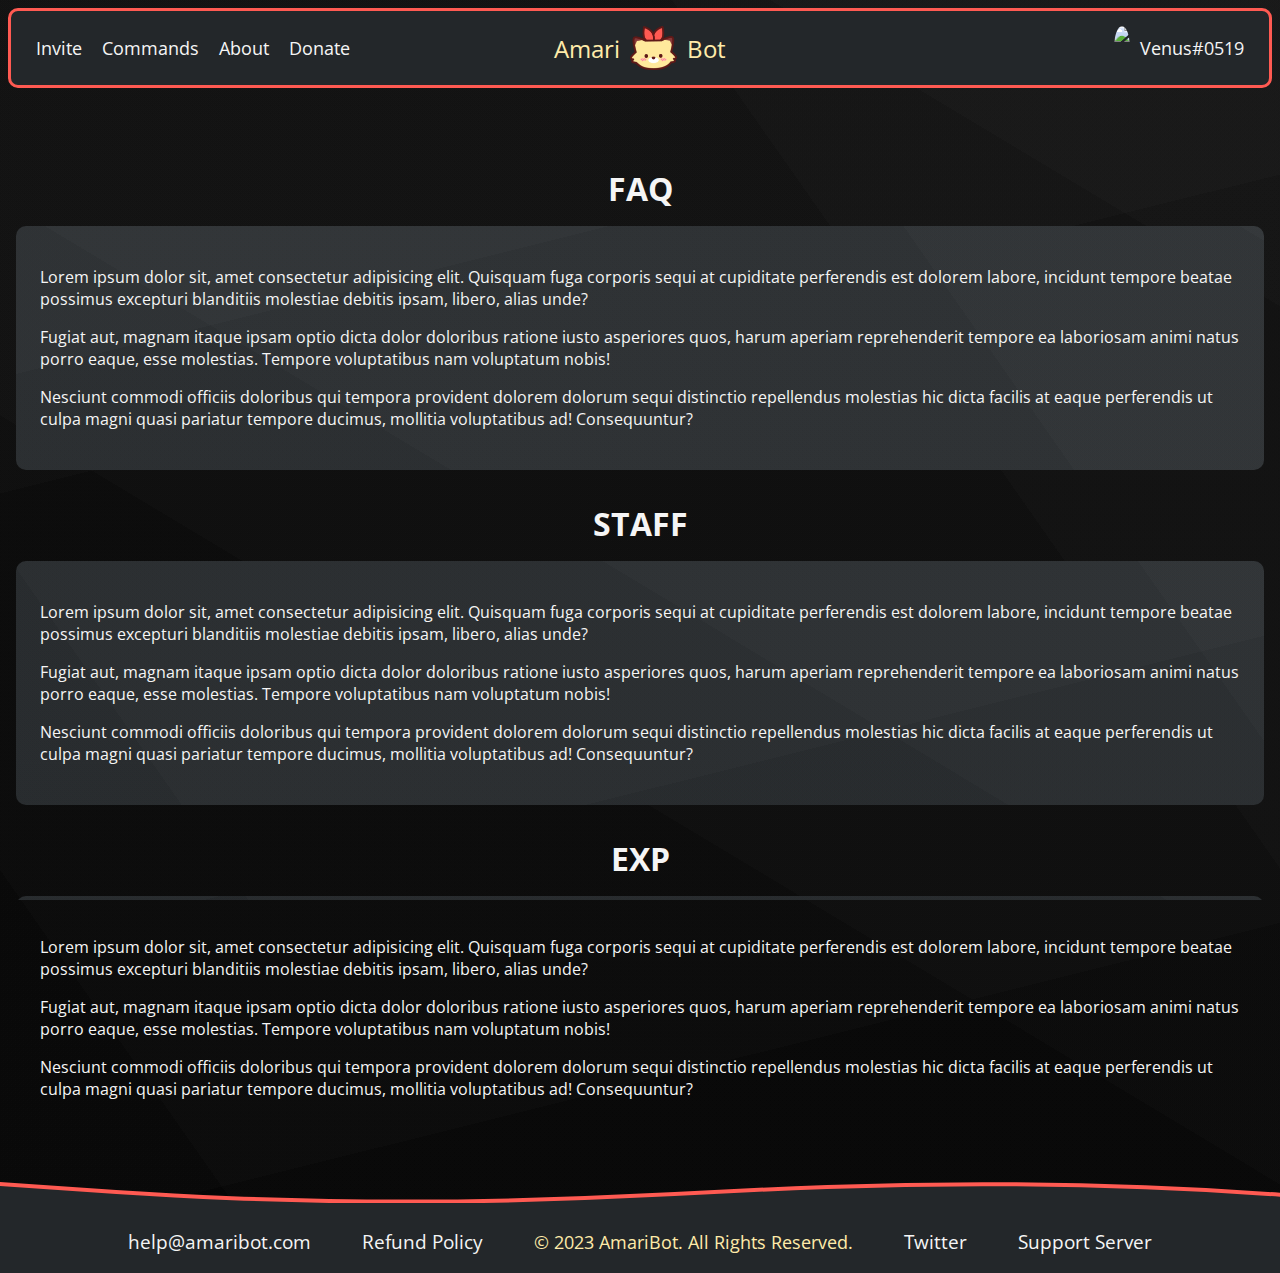
==== about.html @ 57a8b3aa "Starting About/Info page" ====
<!DOCTYPE html>
<html lang="en">

<head>
    <meta charset="UTF-8">
    <meta http-equiv="X-UA-Compatible" content="IE=edge">
    <meta name="viewport" content="width=device-width, initial-scale=1.0">
    <link href="https://fonts.googleapis.com/css?family=Open+Sans:400,600,700" rel="stylesheet">
    <link rel="stylesheet" href="CSS/style.css">
    <link rel="stylesheet" href="CSS/navbar.css">
    <link rel="stylesheet" href="CSS/footer.css">
    <link rel="stylesheet" href="CSS/about.css">
    <title>AmariBot</title>
</head>

<body>
    <nav class="navbar_container">
        <a href="/">
            <div class="logo">
                <p>Amari</p>
                <img id="logo_img" src="Media/NoStaffIcon.png">
                <p>Bot</p>
            </div>
        </a>

        <div class="menu">
            <div class="desktop">
                <p><a target="_blank" href="https://amaribot.com/invite">Invite</a></p>
                <p><a href="/commands.html">Commands</a></p>
                <p><a href="/about.html">About</a></p>
                <p><a href="/donate.html">Donate</a></p>
                <img class="icon_formatting" src="Media/DiscordIcon.png">
                <p><a href="/profile.html">Venus#0519</a></p>
                <a href="/logout.html"><img id="logout_svg" src="Media/logout.svg" alt="Logout"></a>
            </div>

            <div class="mobile">
                <p>Menu</p>
                <div class="dropdown_content">
                    <p><a target="_blank" href="https://amaribot.com/invite">Invite</a></p>
                    <p><a href="/commands.html">Commands</a></p>
                    <p><a href="/about.html">About</a></p>
                    <p><a href="/donate.html">Donate</a></p>
                    <p><a href="/profile.html">Venus#0519</a></p>
                    <p><a href="/logout.html">Logout</a></p>
                </div>
            </div>
        </div>
    </nav>

    <main>
        <p class="header-text">FAQ</p>
        <div class="FAQ_section">
            <section>
                <p>Lorem ipsum dolor sit, amet consectetur adipisicing elit. Quisquam fuga corporis sequi at cupiditate
                    perferendis est dolorem labore, incidunt tempore beatae possimus excepturi blanditiis molestiae
                    debitis ipsam, libero, alias unde?</p>
                <p>Fugiat aut, magnam itaque ipsam optio dicta dolor doloribus ratione iusto asperiores quos, harum
                    aperiam reprehenderit tempore ea laboriosam animi natus porro eaque, esse molestias. Tempore
                    voluptatibus nam voluptatum nobis!</p>
                <p>Nesciunt commodi officiis doloribus qui tempora provident dolorem dolorum sequi distinctio
                    repellendus molestias hic dicta facilis at eaque perferendis ut culpa magni quasi pariatur tempore
                    ducimus, mollitia voluptatibus ad! Consequuntur?</p>
            </section>
        </div>

        <p class="header-text">STAFF</p>
        <div class="staff_section">
            <section>
                <p>Lorem ipsum dolor sit, amet consectetur adipisicing elit. Quisquam fuga corporis sequi at cupiditate
                    perferendis est dolorem labore, incidunt tempore beatae possimus excepturi blanditiis molestiae
                    debitis ipsam, libero, alias unde?</p>
                <p>Fugiat aut, magnam itaque ipsam optio dicta dolor doloribus ratione iusto asperiores quos, harum
                    aperiam reprehenderit tempore ea laboriosam animi natus porro eaque, esse molestias. Tempore
                    voluptatibus nam voluptatum nobis!</p>
                <p>Nesciunt commodi officiis doloribus qui tempora provident dolorem dolorum sequi distinctio
                    repellendus molestias hic dicta facilis at eaque perferendis ut culpa magni quasi pariatur tempore
                    ducimus, mollitia voluptatibus ad! Consequuntur?</p>
            </section>
        </div>

        <p class="header-text">EXP</p>
        <div class="EXP_section">
            <section>
                <p>Lorem ipsum dolor sit, amet consectetur adipisicing elit. Quisquam fuga corporis sequi at cupiditate
                    perferendis est dolorem labore, incidunt tempore beatae possimus excepturi blanditiis molestiae
                    debitis ipsam, libero, alias unde?</p>
                <p>Fugiat aut, magnam itaque ipsam optio dicta dolor doloribus ratione iusto asperiores quos, harum
                    aperiam reprehenderit tempore ea laboriosam animi natus porro eaque, esse molestias. Tempore
                    voluptatibus nam voluptatum nobis!</p>
                <p>Nesciunt commodi officiis doloribus qui tempora provident dolorem dolorum sequi distinctio
                    repellendus molestias hic dicta facilis at eaque perferendis ut culpa magni quasi pariatur tempore
                    ducimus, mollitia voluptatibus ad! Consequuntur?</p>
            </section>
        </div>
        
    </main>

    <footer class="footer">
        <div class="wave_wrapper">
            <div class="wave">
                <svg xmlns="http://www.w3.org/2000/svg" viewBox="0 0 1200 120" preserveAspectRatio="none">
                    <path
                        d="M321.39,56.44c58-10.79,114.16-30.13,172-41.86,82.39-16.72,168.19-17.73,250.45-.39C823.78,31,906.67,72,985.66,92.83c70.05,18.48,146.53,26.09,214.34,3V0H0V27.35A600.21,600.21,0,0,0,321.39,56.44Z"
                        id="fill-wave"></path>
                </svg>
            </div>
            <div class="wave wave-under">
                <svg xmlns="http://www.w3.org/2000/svg" viewBox="0 0 1200 120" preserveAspectRatio="none">
                    <path
                        d="M321.39,56.44c58-10.79,114.16-30.13,172-41.86,82.39-16.72,168.19-17.73,250.45-.39C823.78,31,906.67,72,985.66,92.83c70.05,18.48,146.53,26.09,214.34,3V0H0V27.35A600.21,600.21,0,0,0,321.39,56.44Z"
                        id="fill-wave-under"></path>
                </svg>
            </div>
        </div>
        <div class="section-after-wave-under"></div> <!-- This is a janky hack to fix the border on the footer -->
        <div class="footer_menu">
            <p><a href="/">help@amaribot.com</a></p>
            <p><a href="/refund.html">Refund Policy</a></p>
            <p id="text_unclickable">&copy; 2023 AmariBot. All Rights Reserved.</p>
            <p><a href="https://twitter.com/HiImAmariBot">Twitter</a></p>
            <p><a href="/">Support Server</a></p>
        </div>
    </footer>

</body>



</html>
---- CSS/style.css ----
:root {
    font-family: "Open Sans", sans-serif;
    font-size: 16px;
    --light-branding: #ffeba9;
    --dark-branding: #ff795c;
    --dark-brown: #5f1210;
    --light-brown: #883636;
    --dark-gray: #23272A;
    --light-gray: #282c34;
    --sat-red: #ff5a52;
    --footer-height: 70px;
    --border-colour: var(--sat-red);
    --link-highlight: var(--dark-branding);
    --border-var: 3px solid var(--sat-red);
    background-color: var(--light-gray);
    background-image: linear-gradient(346deg, rgba(55, 55, 55,0.04) 0%, rgba(55, 55, 55,0.04) 22%,rgba(140, 140, 140,0.04) 22%, rgba(140, 140, 140,0.04) 69%,rgba(225, 225, 225,0.04) 69%, rgba(225, 225, 225,0.04) 100%),linear-gradient(31deg, rgba(55, 55, 55,0.04) 0%, rgba(55, 55, 55,0.04) 42%,rgba(140, 140, 140,0.04) 42%, rgba(140, 140, 140,0.04) 85%,rgba(225, 225, 225,0.04) 85%, rgba(225, 225, 225,0.04) 100%),linear-gradient(55deg, rgba(55, 55, 55,0.04) 0%, rgba(55, 55, 55,0.04) 13%,rgba(140, 140, 140,0.04) 13%, rgba(140, 140, 140,0.04) 72%,rgba(225, 225, 225,0.04) 72%, rgba(225, 225, 225,0.04) 100%),linear-gradient(90deg, rgb(0,0,0),rgb(0,0,0));
    
}

/* START BODY */

body {
    margin: 0;
    position: relative;
}

main {
    margin: 2rem 1rem;
    padding: 15px 0;
    border-radius: 10px;
    color: whitesmoke;
}

.header-text {
    font-size: 2rem;
    font-weight: bold;
    margin-top: 2rem;
    margin-bottom: 1rem;
    text-align: center;
    color: whitesmoke;
}

/* END BODY */
---- CSS/navbar.css ----
.navbar_container {
    margin: 8px;
    padding: 15px;
    border: var(--border-var);
    border-radius: 10px;
    background-color: var(--dark-gray);
}

.logo {
    position: absolute;
    left: 50%;
    transform: translateX(-50%);
    height: 44px;
    display: flex;
    align-items: center;
}

.logo p {
    margin: 0;
    color: #ffeba9;
    font-size: 24px;
}

#logo_img {
    height: 44px;
    transform: rotate(0deg);
    transition: transform 0.65s ease-in-out 0s;
}

#logo_img:hover {
    transform: rotate(360deg);
    transition: transform 0.65s ease-in-out 0s;
}

.desktop {
    display: flex;
    width: 100%;
}

.desktop p a:hover {
    color: var(--link-highlight);
}

.navbar_container p {
    margin: 10px;
}

.navbar_container p a {
    text-decoration: none;
    color: whitesmoke;
    font-size: 18px;
}

.icon_formatting {
    border-radius: 50%;
    max-height: 44px;
    margin-left: auto;
}

.logout_svg {
    width: 24px;
    height: 24px;
    margin: 10px;
    fill: whitesmoke;
    transition: fill 0.3s ease;
}

.logout_svg:hover {
    fill: var(--link-highlight);
    transition: fill 0.3s ease;
}

.mobile {
    display: none;
}

@media only screen and (max-width: 768px) {
    .desktop {
        display: none;
    }

    .mobile {
        display: flex;
        justify-content: right;
        position: relative;
        color: whitesmoke;
    }

    .mobile p {
        margin: 0;
        padding: 10px;
    }

    .dropdown_content {
        text-align: right;
        display: none;
        position: absolute;
        top: 45px;
        background-color: var(--dark-gray);
        border-radius: 10px;
        border: var(--border-var);
        z-index: 1;
    }

    .dropdown_content p {
        margin: 0;
        padding: 7px 15px;
    }

    .mobile:hover .dropdown_content {
        display: block;
    }

}
---- CSS/footer.css ----
.footer {
    width: 100%;
    margin-top: auto;
}

.wave-wrapper {
    position: relative;
}

.wave {
    position: absolute;
    bottom: calc(var(--footer-height) - 1px);
    left: 0;
    width: 100%;
    overflow: hidden;
    line-height: 0;
    transform: rotate(180deg);
}

.wave svg {
    position: relative;
    display: block;
    width: calc(132% + 1.3px);
    height: 32px;
}

#fill-wave {
    fill: var(--dark-gray);
}

#fill-wave-under {
    fill: var(--border-colour);
}

.wave-under {
    z-index: -1;
    bottom: calc(var(--footer-height) + 3px);
}

.footer_menu {
    display: flex;
    justify-content: space-between;
    align-items: center;
    padding: 0 10vw;
    max-width: 100%;
    background-color: var(--dark-gray);
}

.footer_menu a,
.footer_menu p {
    margin-top: 25px;
    text-decoration: none;
    font-size: 1.1em;
    color: whitesmoke;
}

.footer_menu a:hover {
    /* Footer Link Highlighting */
    color: var(--dark-branding);
    text-decoration: underline;
}

#text_unclickable {
    /* 2023 AmariBot. All Rights Reserved. */
    color: var(--light-branding);
}

.section-after-wave-under {
    position: absolute;
    bottom: calc(var(--footer-height));
    left: 0;
    width: 100%;
    height: 3px;
    background-color: var(--border-colour);
    z-index: -1;
}


@media only screen and (max-width: 768px) {
    .footer {
        border-top: var(--border-var);
    }

    .footer_menu {
        flex-direction: column;
        justify-content: center;
        align-items: center;
        padding: 30px 0;
    }

    .footer_menu p {
        margin: 10px 0;
    }

    .wave {
        display: none;
    }
}
---- CSS/about.css ----
.FAQ_section, .staff_section, .EXP_section {
    padding: 1.5rem;
    background-image: linear-gradient(346deg, rgba(55, 55, 55,0.04) 0%, rgba(55, 55, 55,0.04) 22%,rgba(140, 140, 140,0.04) 22%, rgba(140, 140, 140,0.04) 69%,rgba(225, 225, 225,0.04) 69%, rgba(225, 225, 225,0.04) 100%),linear-gradient(31deg, rgba(55, 55, 55,0.04) 0%, rgba(55, 55, 55,0.04) 42%,rgba(140, 140, 140,0.04) 42%, rgba(140, 140, 140,0.04) 85%,rgba(225, 225, 225,0.04) 85%, rgba(225, 225, 225,0.04) 100%),linear-gradient(55deg, rgba(55, 55, 55,0.04) 0%, rgba(55, 55, 55,0.04) 13%,rgba(140, 140, 140,0.04) 13%, rgba(140, 140, 140,0.04) 72%,rgba(225, 225, 225,0.04) 72%, rgba(225, 225, 225,0.04) 100%),linear-gradient(90deg, rgb(35,39,42),rgb(35,39,42));
    background-attachment: fixed;
    border-radius: 10px;
    margin: 1rem 0;
}

.FAQ_section {
    
}

.staff_section {

}

.EXP_section {

}
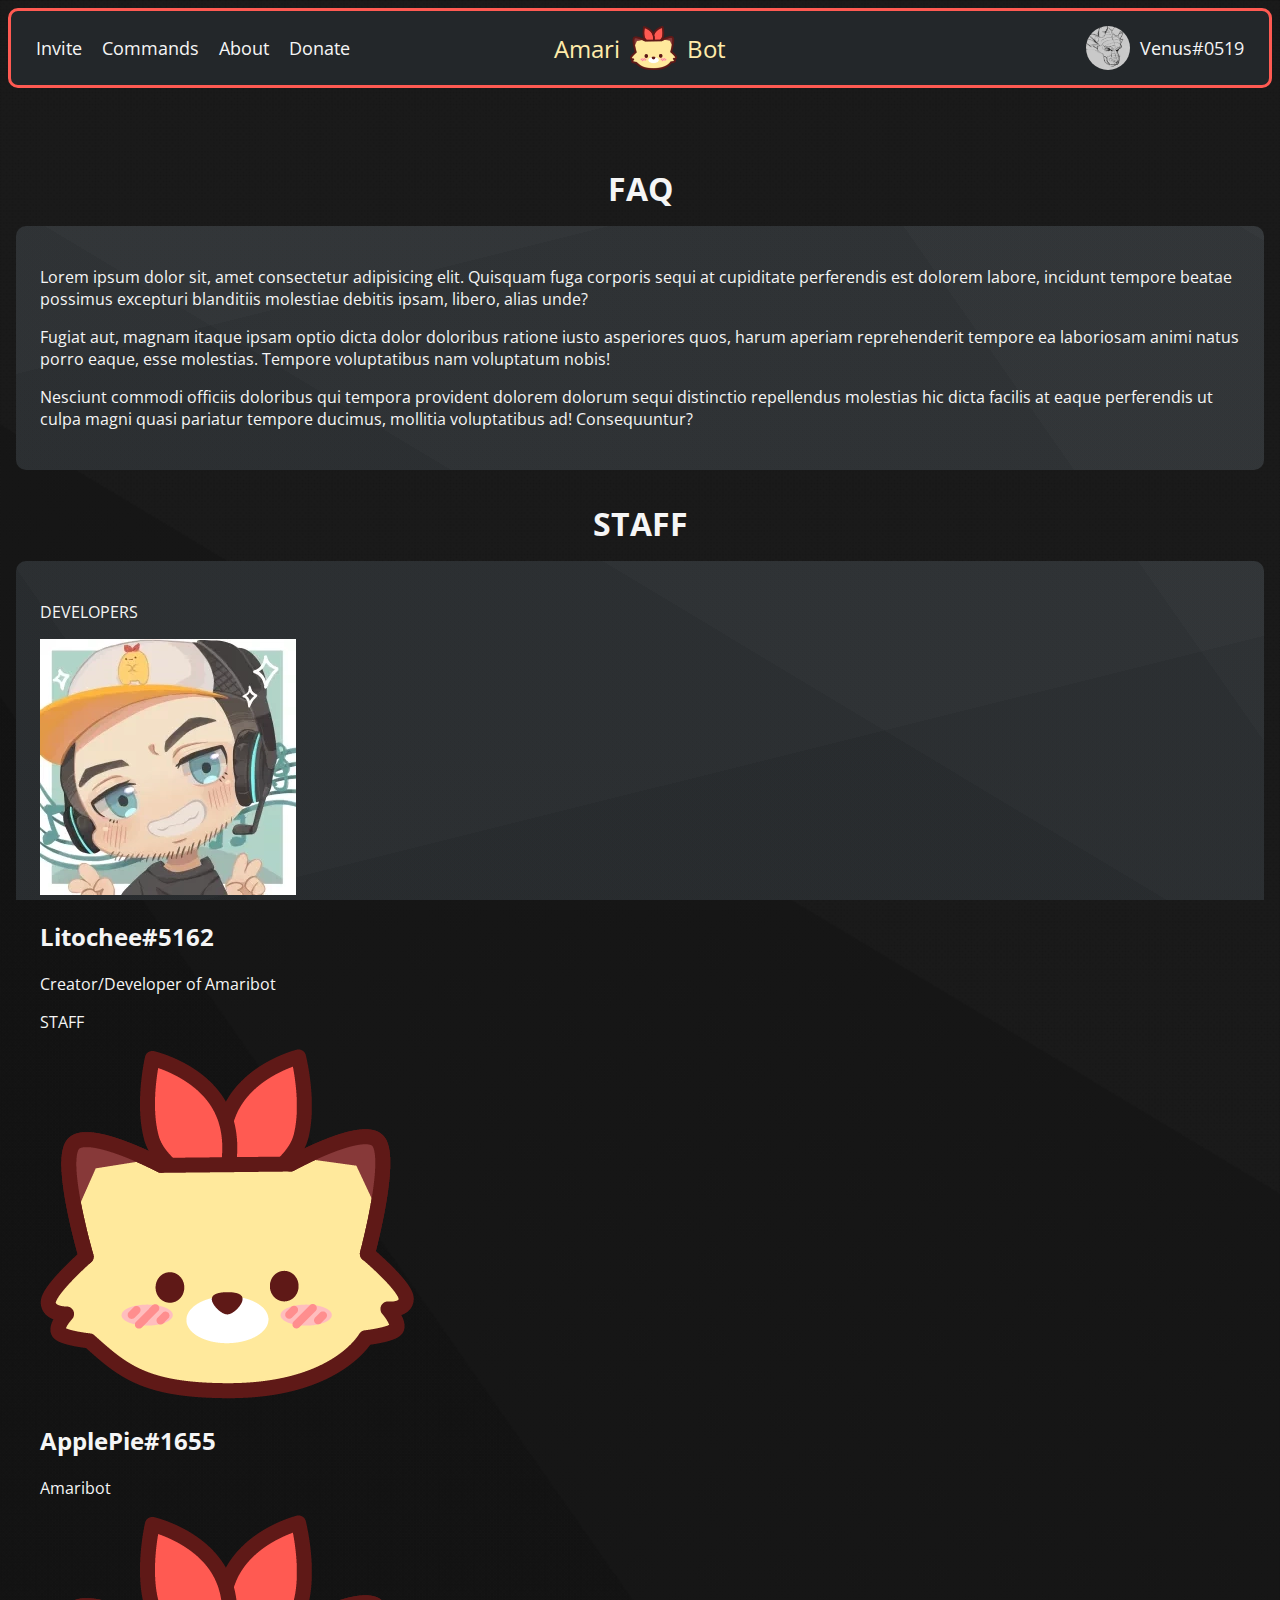
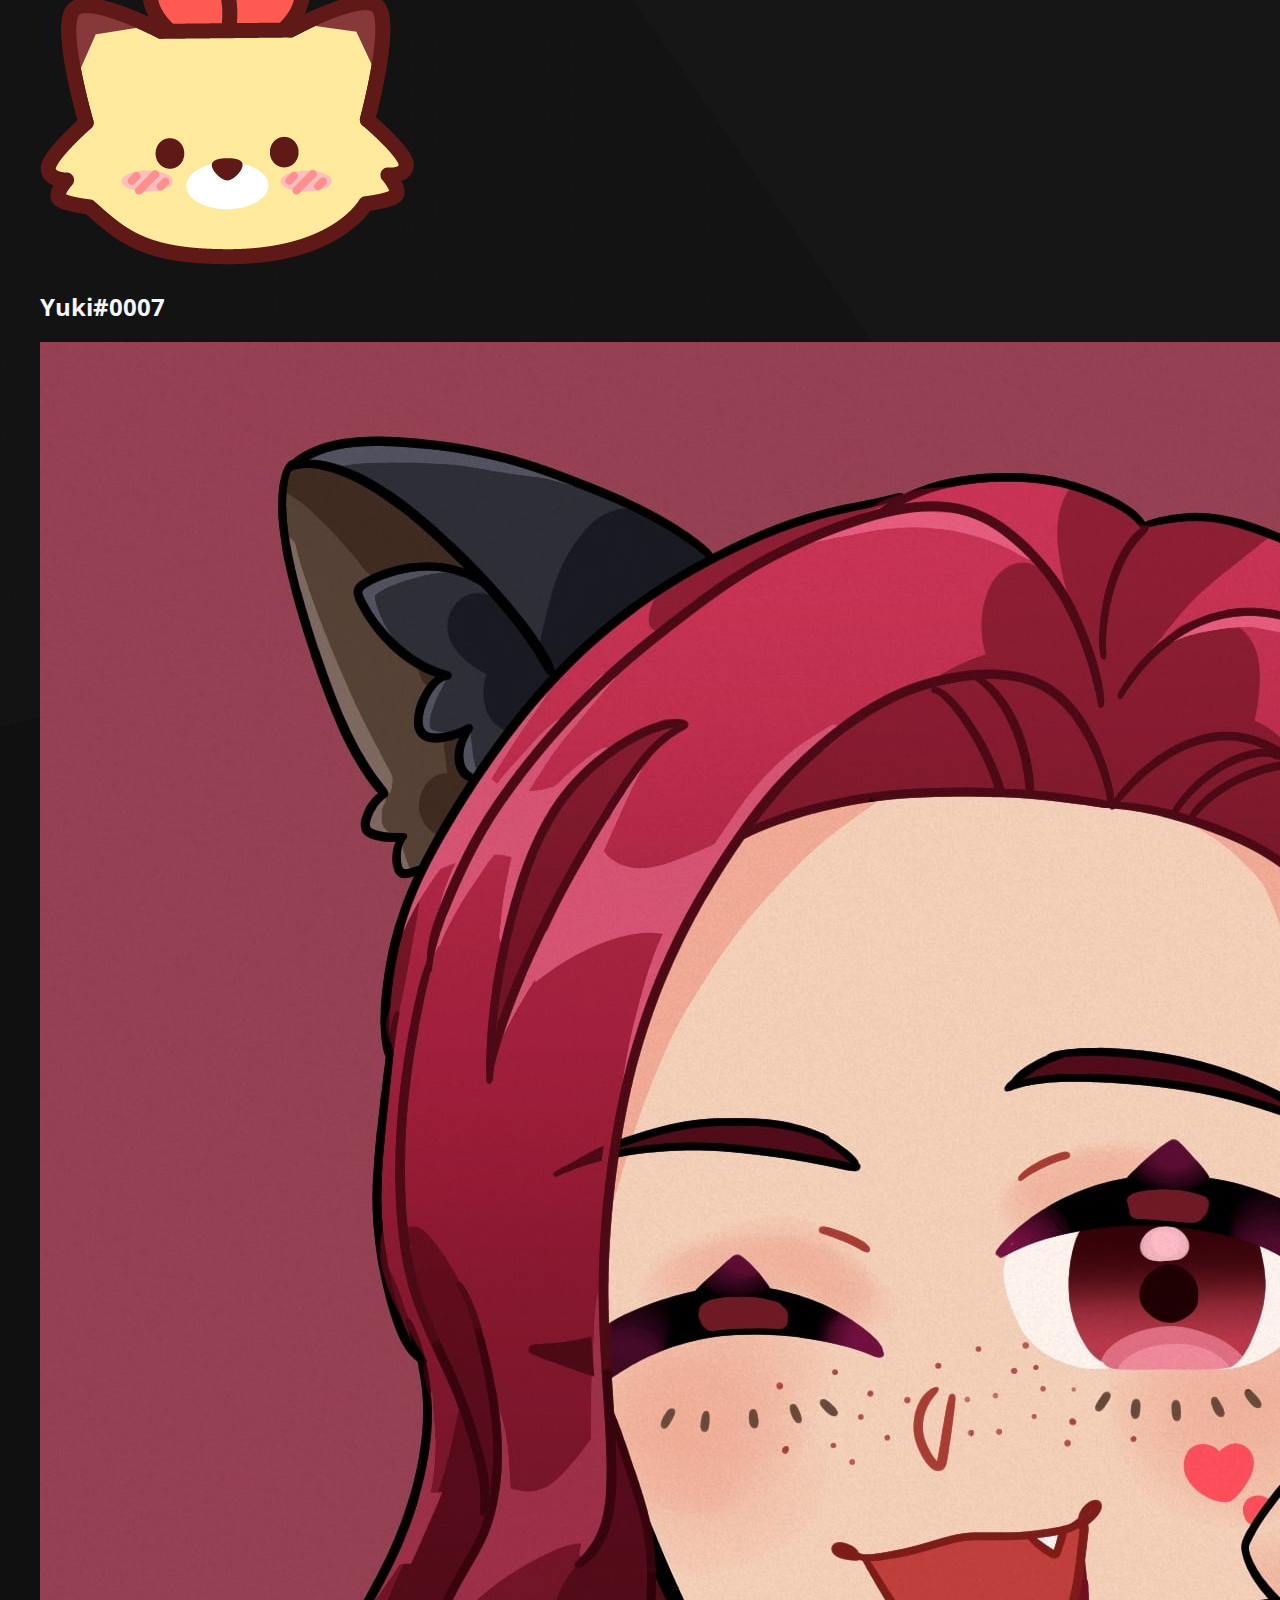
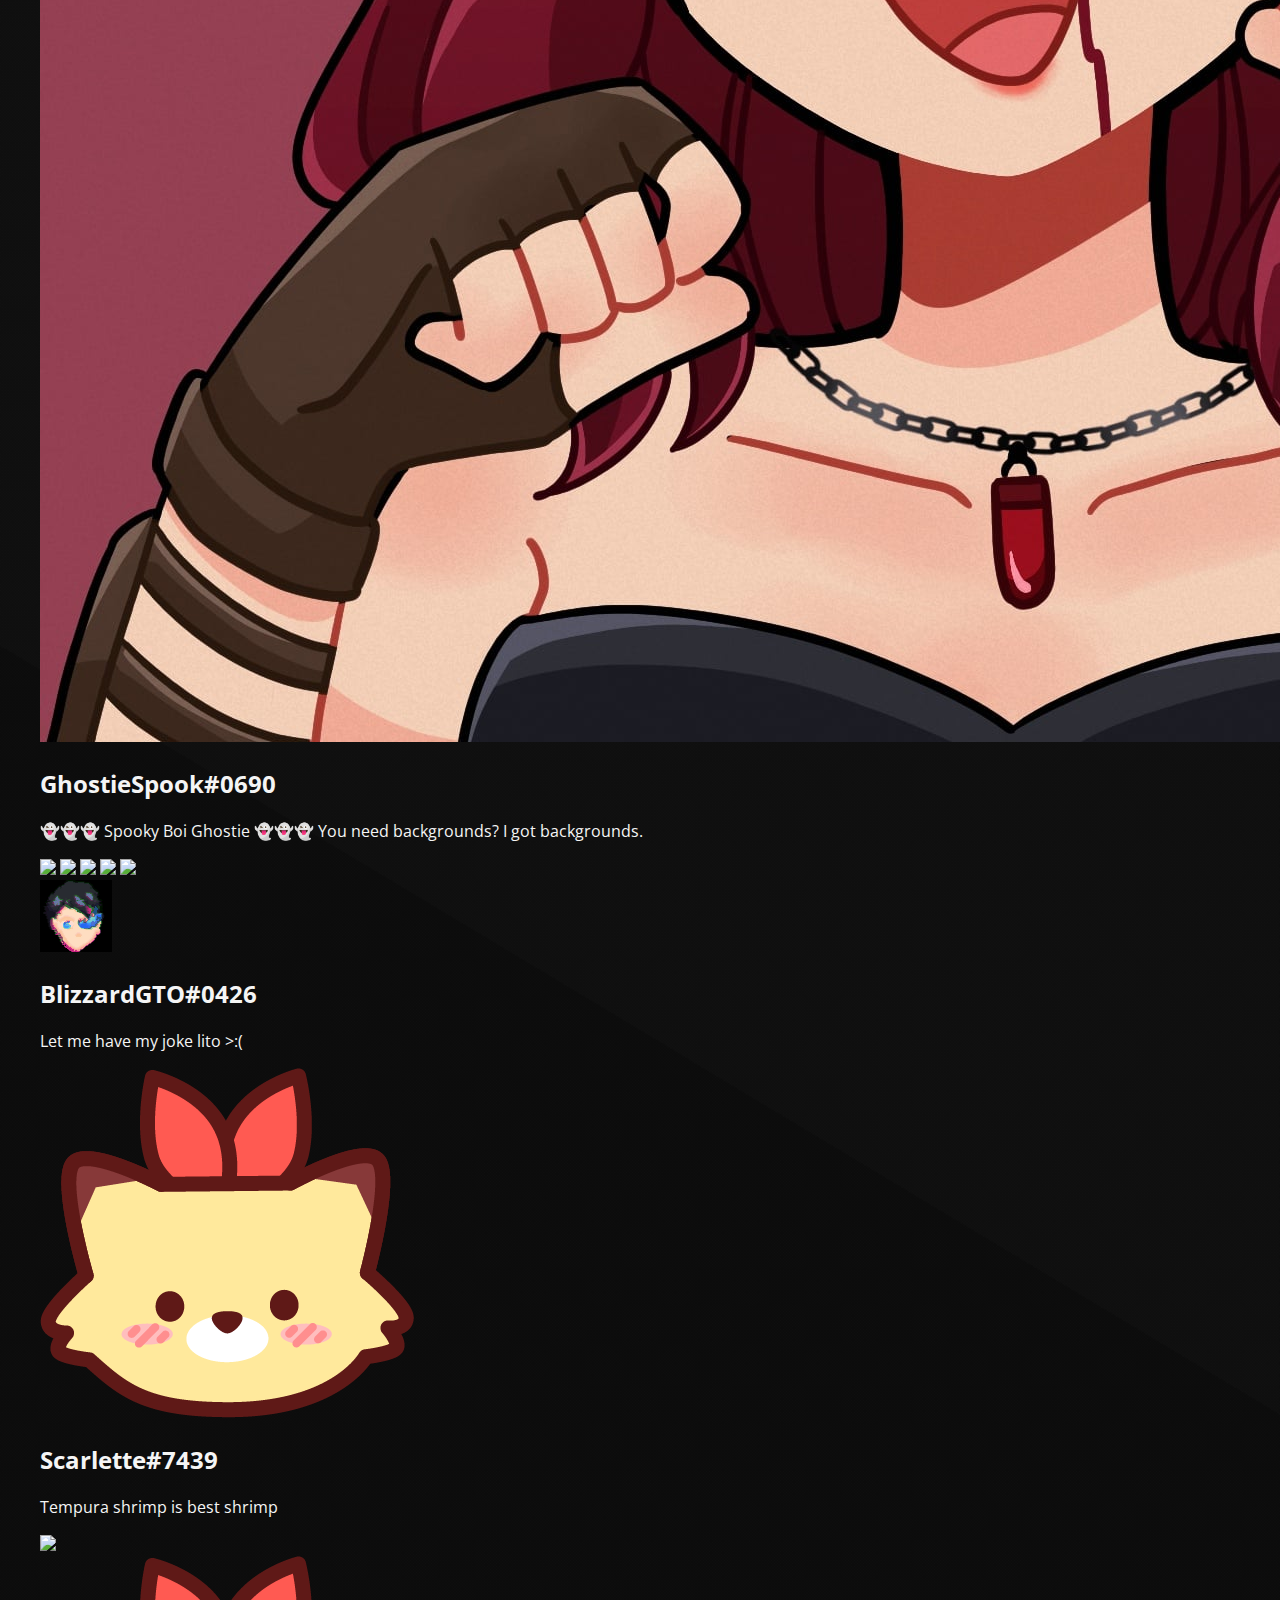
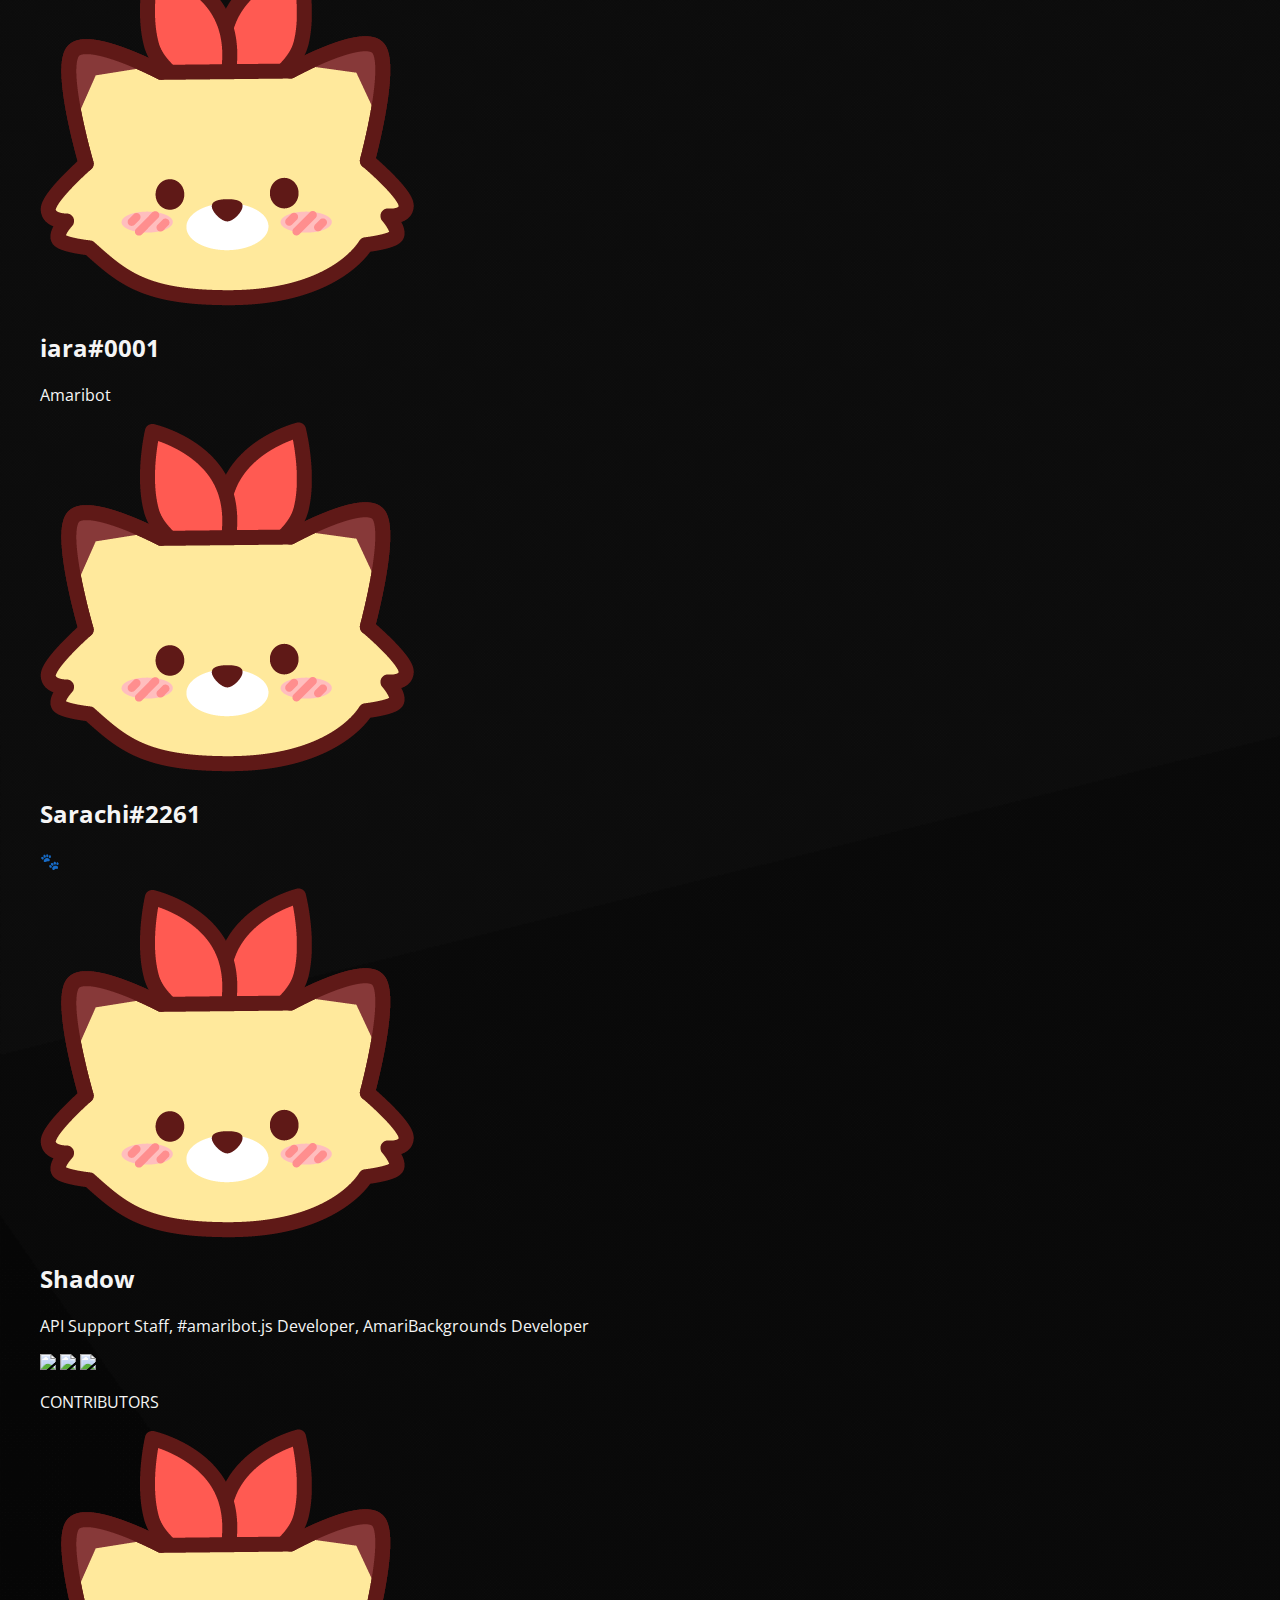
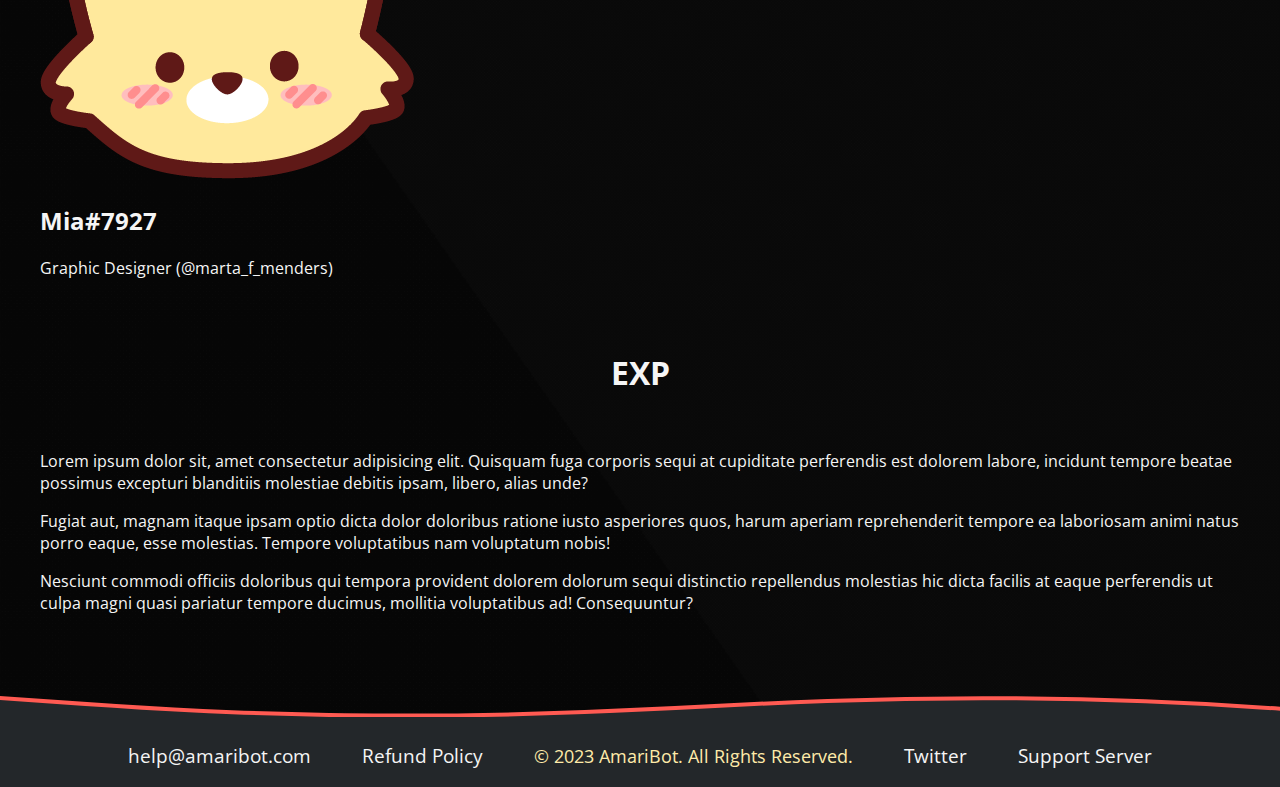
==== commit 9c49eccc: "Fixed Media folder layout" ====
--- a/about.html
+++ b/about.html
@@ -18,7 +18,7 @@
         <a href="/">
             <div class="logo">
                 <p>Amari</p>
-                <img id="logo_img" src="Media/NoStaffIcon.png">
+                <img id="logo_img" src="Media/UserIcons/NoStaffIcon.png">
                 <p>Bot</p>
             </div>
         </a>
@@ -29,7 +29,7 @@
                 <p><a href="/commands.html">Commands</a></p>
                 <p><a href="/about.html">About</a></p>
                 <p><a href="/donate.html">Donate</a></p>
-                <img class="icon_formatting" src="Media/DiscordIcon.png">
+                <img class="icon_formatting" src="Media/UserIcons/DiscordIcon.png">
                 <p><a href="/profile.html">Venus#0519</a></p>
                 <a href="/logout.html"><img id="logout_svg" src="Media/logout.svg" alt="Logout"></a>
             </div>
@@ -66,17 +66,90 @@
 
         <p class="header-text">STAFF</p>
         <div class="staff_section">
-            <section>
-                <p>Lorem ipsum dolor sit, amet consectetur adipisicing elit. Quisquam fuga corporis sequi at cupiditate
-                    perferendis est dolorem labore, incidunt tempore beatae possimus excepturi blanditiis molestiae
-                    debitis ipsam, libero, alias unde?</p>
-                <p>Fugiat aut, magnam itaque ipsam optio dicta dolor doloribus ratione iusto asperiores quos, harum
-                    aperiam reprehenderit tempore ea laboriosam animi natus porro eaque, esse molestias. Tempore
-                    voluptatibus nam voluptatum nobis!</p>
-                <p>Nesciunt commodi officiis doloribus qui tempora provident dolorem dolorum sequi distinctio
-                    repellendus molestias hic dicta facilis at eaque perferendis ut culpa magni quasi pariatur tempore
-                    ducimus, mollitia voluptatibus ad! Consequuntur?</p>
-            </section>
+            <p class="category-title">DEVELOPERS</p>
+        <div class="staff_container">
+            <div class="staff_card">
+                <img class="custom_img" src="Media/UserIcons/Cheeto.webp">
+                <h2>Litochee#5162</h2>
+                <p class="subtitle">Creator/Developer of Amaribot</p>
+                <div class="emoji_row"></div>
+            </div>
+        </div>
+
+        <p class="category-title">STAFF</p>
+        <div class="staff_container">
+            <div class="staff_card">
+                <img src="Media/UserIcons/NoStaffIcon.png">
+                <h2>ApplePie#1655</h2>
+                <p class="subtitle">Amaribot</p>
+                <div class="emoji_row"></div>
+            </div>
+            <div class="staff_card">
+                <img src="Media/UserIcons/NoStaffIcon.png">
+                <h2>Yuki#0007</h2>
+                <p class="subtitle"></p>
+                <div class="emoji_row"></div>
+            </div>
+            <div class="staff_card">
+                <img class="custom_img" src="Media/UserIcons/Ghostie.jpg">
+                <h2>GhostieSpook#0690</h2>
+                <p class="subtitle">👻👻👻 Spooky Boi Ghostie 👻👻👻
+                    You need backgrounds? I got backgrounds.</p>
+                <div class="emoji_row">
+                    <img src="https://cdn.discordapp.com/emojis/671898123458707458.png?size=96">
+                    <img src="https://cdn.discordapp.com/emojis/671898123458707458.png?size=96">
+                    <img src="https://cdn.discordapp.com/emojis/671898123458707458.png?size=96">
+                    <img src="https://cdn.discordapp.com/emojis/671898123458707458.png?size=96">
+                    <img src="https://cdn.discordapp.com/emojis/671898123458707458.png?size=96">
+                </div>
+            </div>
+            <div class="staff_card">
+                <img class="custom_img" src="Media/UserIcons/Blizzard.png">
+                <h2>BlizzardGTO#0426</h2>
+                <p class="subtitle">Let me have my joke lito >:(</p>
+                <div class="emoji_row"></div>
+            </div>
+            <div class="staff_card">
+                <img src="Media/UserIcons/NoStaffIcon.png">
+                <h2>Scarlette#7439</h2>
+                <p class="subtitle">Tempura shrimp is best shrimp</p>
+                <div class="emoji_row">
+                    <img src="https://cdn.discordapp.com/emojis/783563612333408308.gif?size=56">
+                </div>
+            </div>
+            <div class="staff_card">
+                <img src="Media/UserIcons/NoStaffIcon.png">
+                <h2>iara#0001</h2>
+                <p class="subtitle">Amaribot</p>
+                <div class="emoji_row"></div>
+            </div>
+            <div class="staff_card">
+                <img src="Media/UserIcons/NoStaffIcon.png">
+                <h2>Sarachi#2261</h2>
+                <p class="subtitle">🐾</p>
+                <div class="emoji_row"></div>
+            </div>
+            <div class="staff_card">
+                <img src="Media/UserIcons/NoStaffIcon.png">
+                <h2>Shadow</h2>
+                <p class="subtitle">API Support Staff, #amaribot.js Developer, AmariBackgrounds Developer</p>
+                <div class="emoji_row">
+                    <img src="https://cdn.discordapp.com/emojis/625390337732378654.png?v=1">
+                    <img src="https://cdn.discordapp.com/emojis/595098118480068618.png?v=1">
+                    <img src="https://cdn.discordapp.com/emojis/595098058266509341.png?v=1">
+                </div>
+            </div>
+        </div>
+
+        <p class="category-title">CONTRIBUTORS</p>
+        <div class="staff_container">
+            <div class="staff_card">
+                <img src="Media/UserIcons/NoStaffIcon.png">
+                <h2>Mia#7927</h2>
+                <p class="subtitle">Graphic Designer (@marta_f_menders)</p>
+                <div class="emoji_row"></div>
+            </div>
+        </div>
         </div>
 
         <p class="header-text">EXP</p>
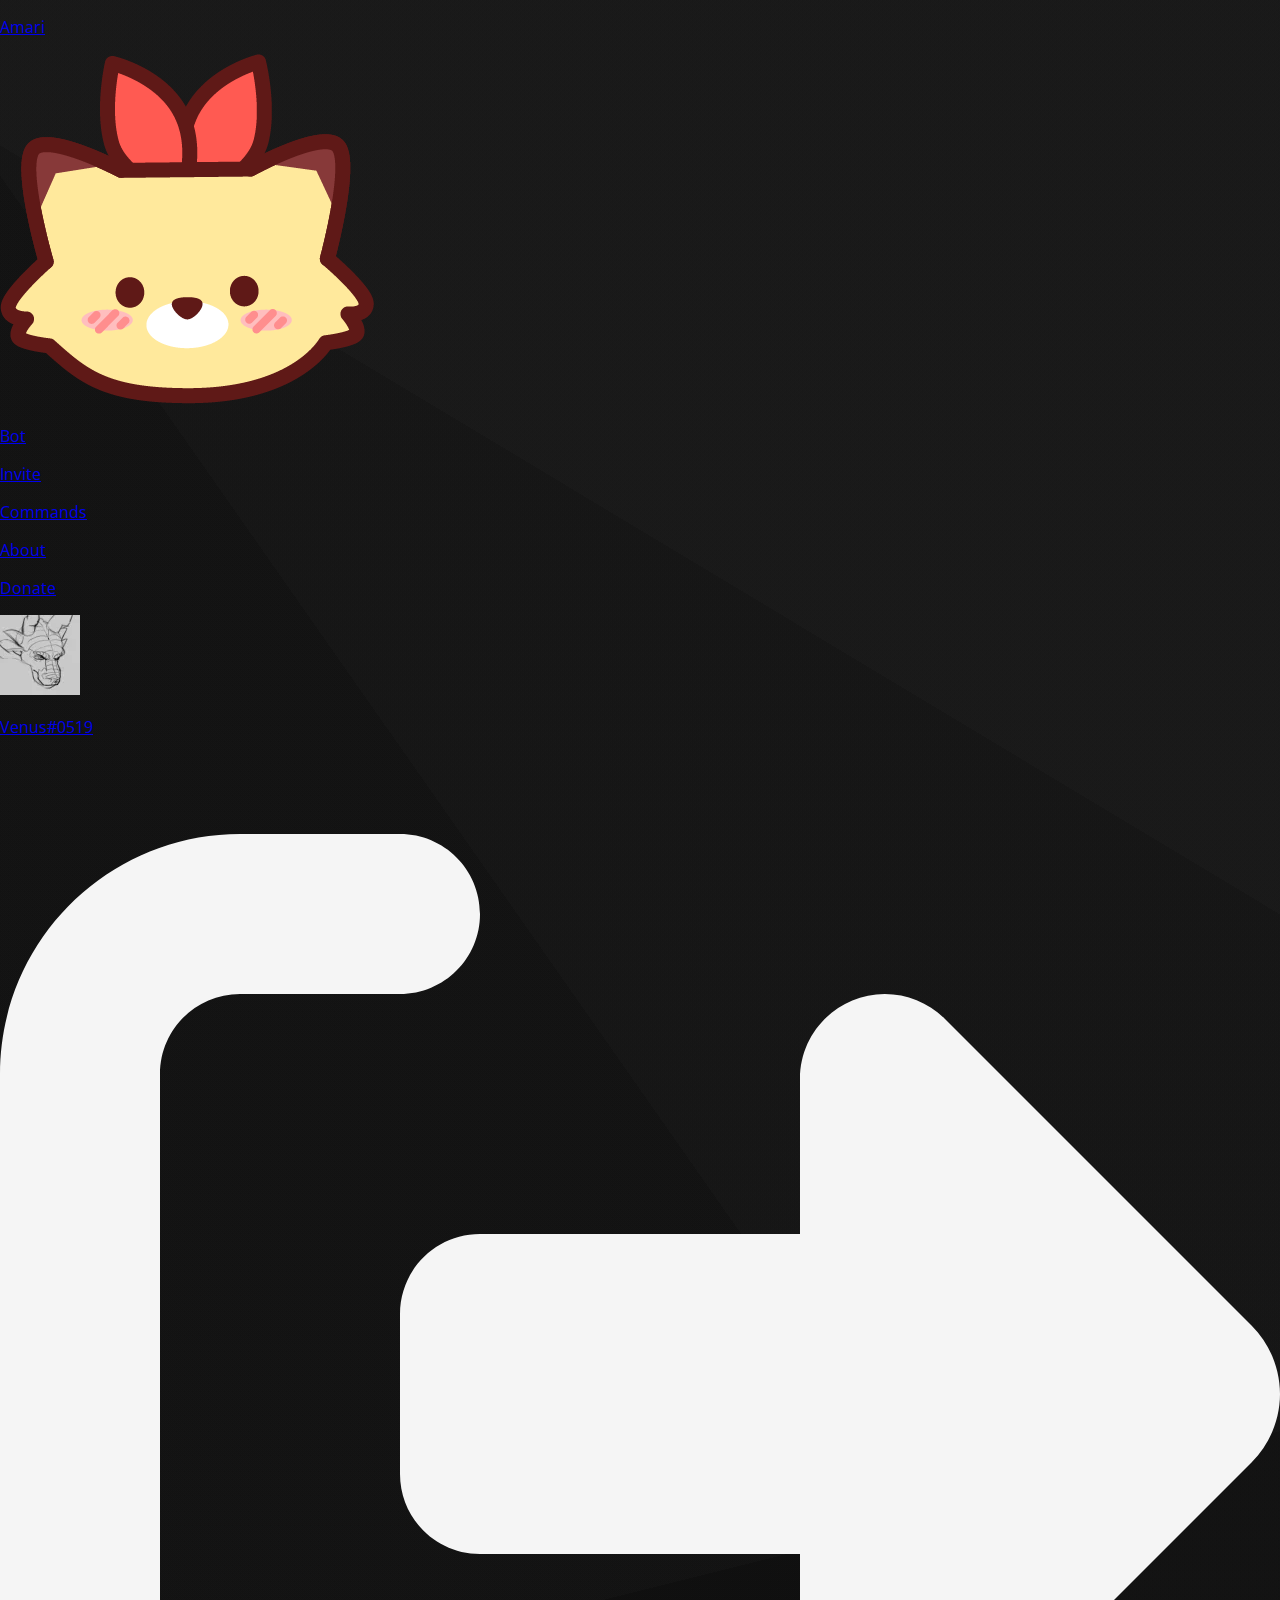
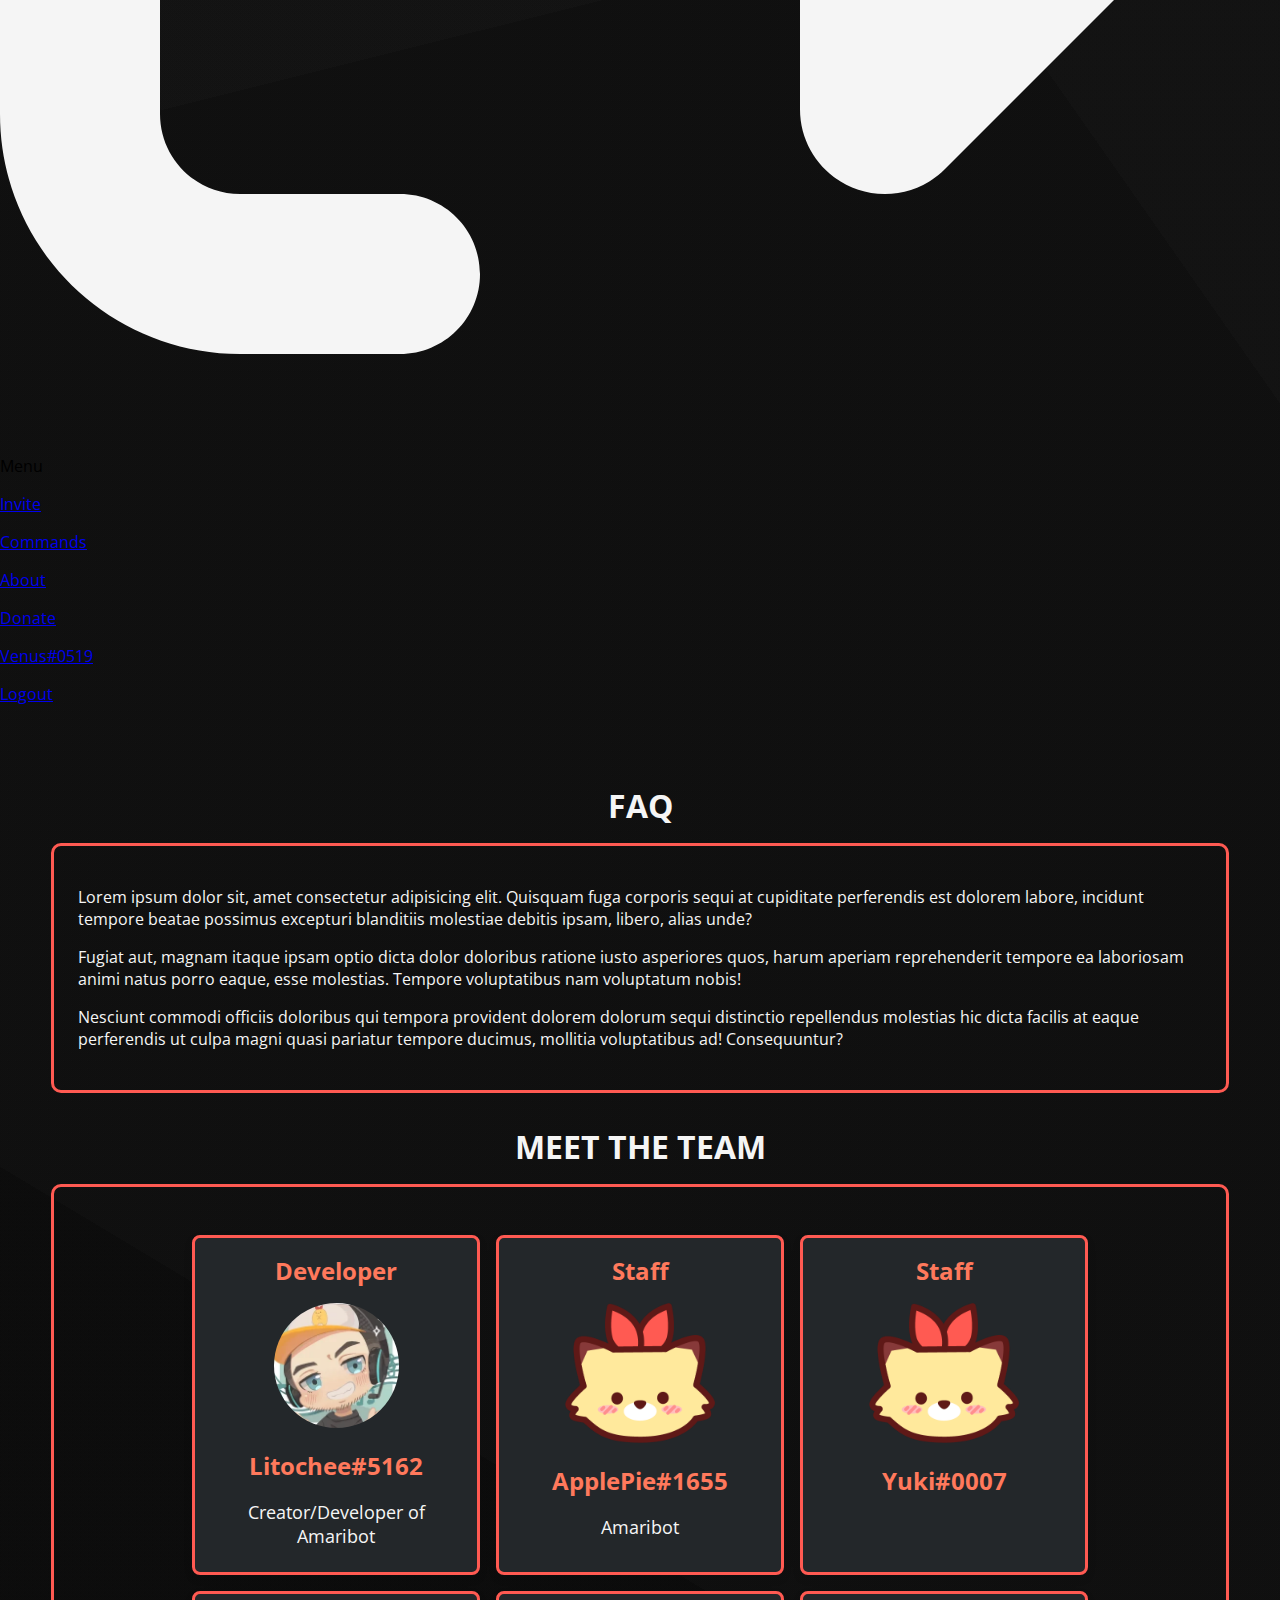
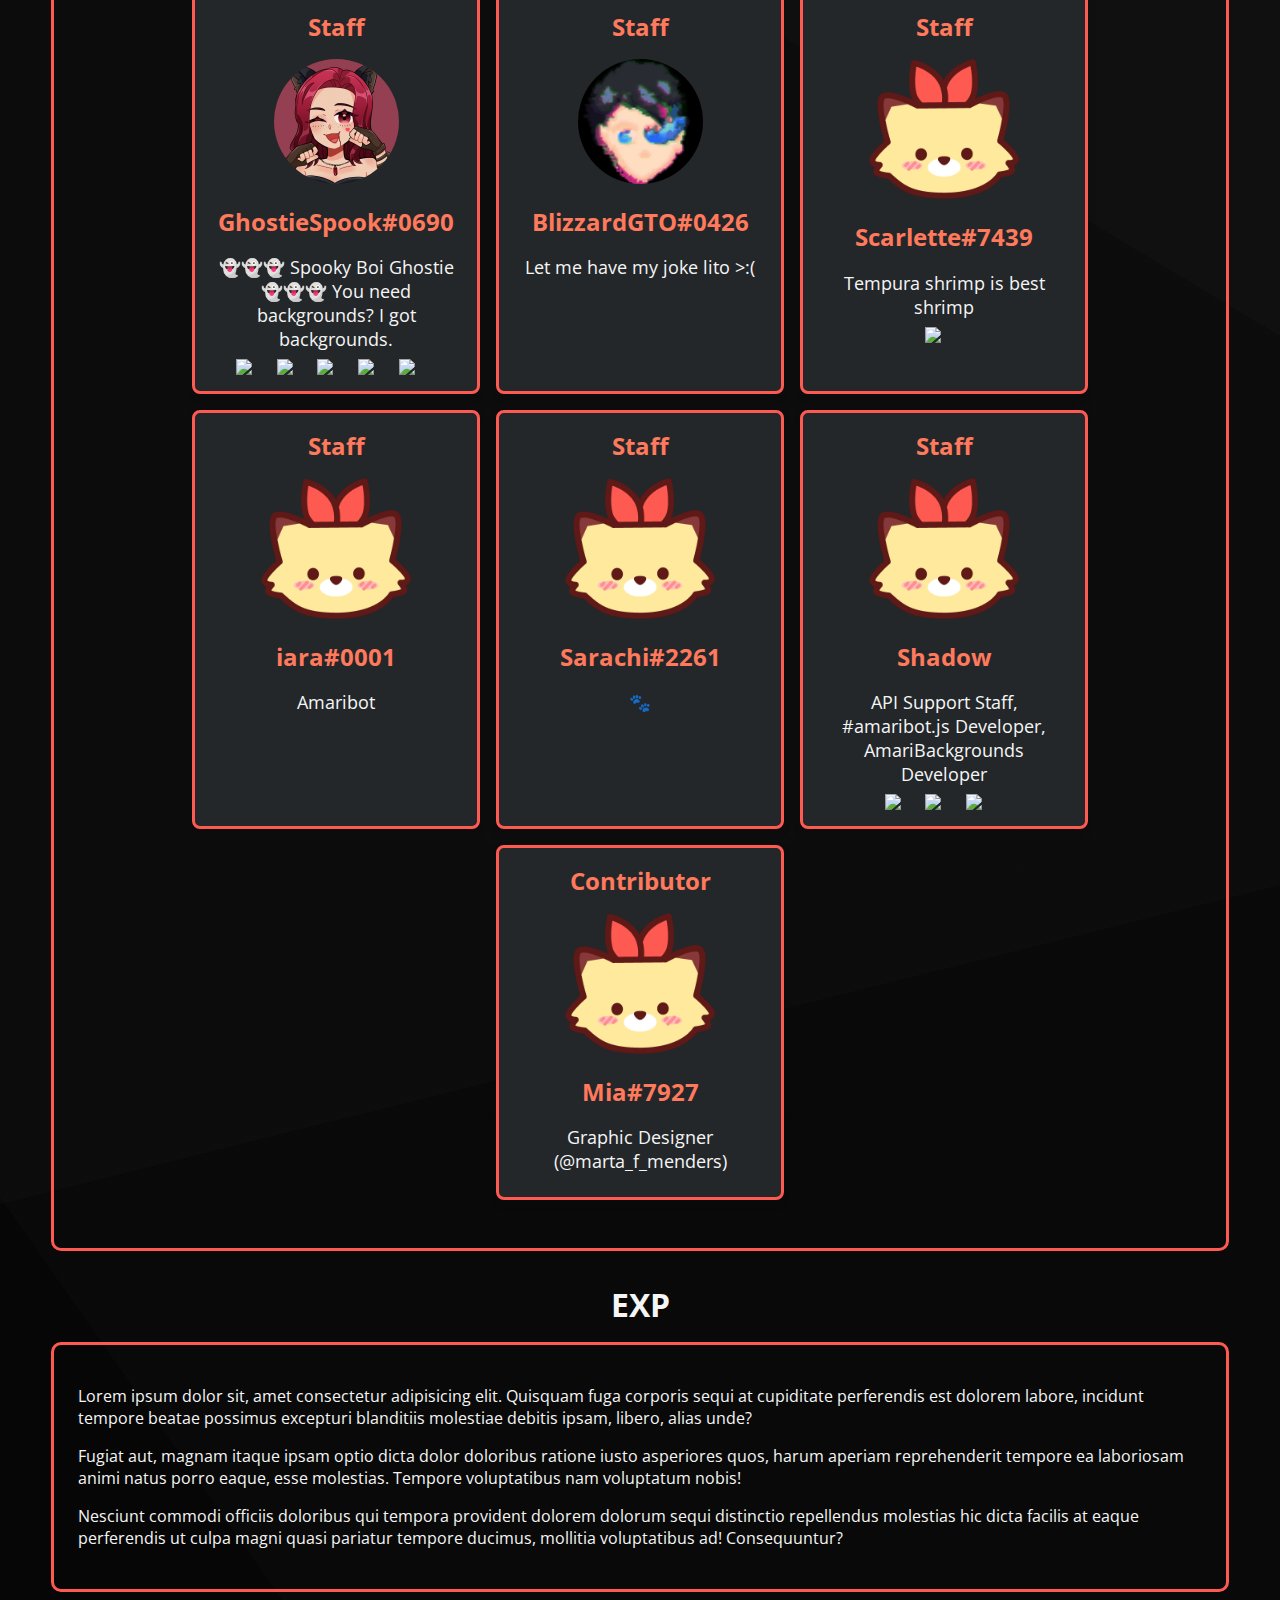
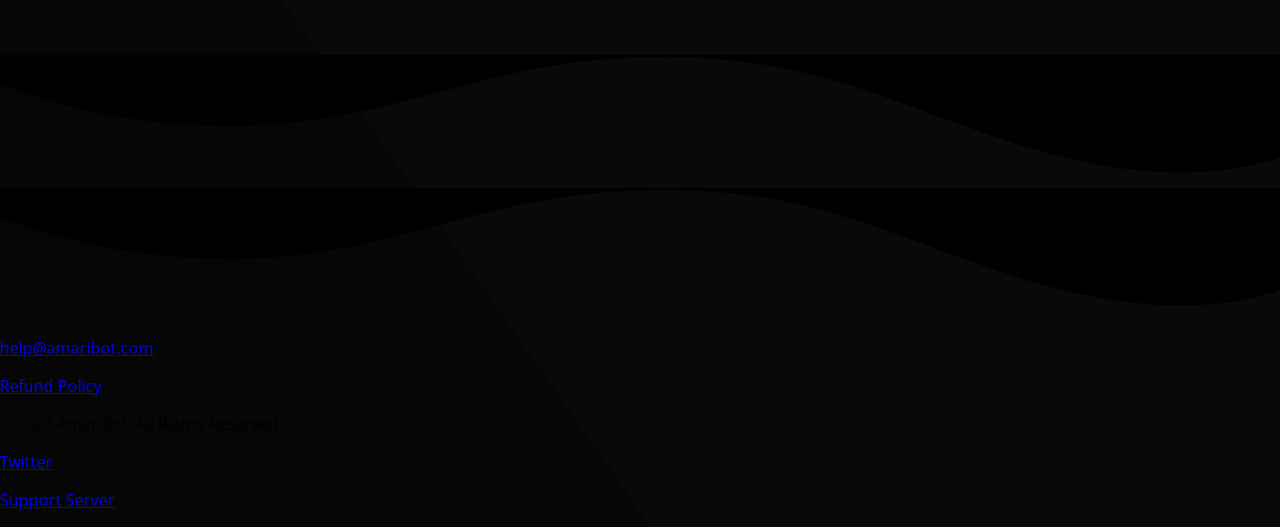
==== commit 49bd72ec: "Adjusted staff display and associated bugs" ====
--- a/about.html
+++ b/about.html
@@ -7,8 +7,6 @@
     <meta name="viewport" content="width=device-width, initial-scale=1.0">
     <link href="https://fonts.googleapis.com/css?family=Open+Sans:400,600,700" rel="stylesheet">
     <link rel="stylesheet" href="CSS/style.css">
-    <link rel="stylesheet" href="CSS/navbar.css">
-    <link rel="stylesheet" href="CSS/footer.css">
     <link rel="stylesheet" href="CSS/about.css">
     <title>AmariBot</title>
 </head>
@@ -64,92 +62,93 @@
             </section>
         </div>
 
-        <p class="header-text">STAFF</p>
+        <p class="header-text">MEET THE TEAM</p>
         <div class="staff_section">
-            <p class="category-title">DEVELOPERS</p>
-        <div class="staff_container">
-            <div class="staff_card">
-                <img class="custom_img" src="Media/UserIcons/Cheeto.webp">
-                <h2>Litochee#5162</h2>
-                <p class="subtitle">Creator/Developer of Amaribot</p>
-                <div class="emoji_row"></div>
-            </div>
-        </div>
-
-        <p class="category-title">STAFF</p>
-        <div class="staff_container">
-            <div class="staff_card">
-                <img src="Media/UserIcons/NoStaffIcon.png">
-                <h2>ApplePie#1655</h2>
-                <p class="subtitle">Amaribot</p>
-                <div class="emoji_row"></div>
-            </div>
-            <div class="staff_card">
-                <img src="Media/UserIcons/NoStaffIcon.png">
-                <h2>Yuki#0007</h2>
-                <p class="subtitle"></p>
-                <div class="emoji_row"></div>
-            </div>
-            <div class="staff_card">
-                <img class="custom_img" src="Media/UserIcons/Ghostie.jpg">
-                <h2>GhostieSpook#0690</h2>
-                <p class="subtitle">👻👻👻 Spooky Boi Ghostie 👻👻👻
-                    You need backgrounds? I got backgrounds.</p>
-                <div class="emoji_row">
-                    <img src="https://cdn.discordapp.com/emojis/671898123458707458.png?size=96">
-                    <img src="https://cdn.discordapp.com/emojis/671898123458707458.png?size=96">
-                    <img src="https://cdn.discordapp.com/emojis/671898123458707458.png?size=96">
-                    <img src="https://cdn.discordapp.com/emojis/671898123458707458.png?size=96">
-                    <img src="https://cdn.discordapp.com/emojis/671898123458707458.png?size=96">
-                </div>
-            </div>
-            <div class="staff_card">
-                <img class="custom_img" src="Media/UserIcons/Blizzard.png">
-                <h2>BlizzardGTO#0426</h2>
-                <p class="subtitle">Let me have my joke lito >:(</p>
-                <div class="emoji_row"></div>
-            </div>
-            <div class="staff_card">
-                <img src="Media/UserIcons/NoStaffIcon.png">
-                <h2>Scarlette#7439</h2>
-                <p class="subtitle">Tempura shrimp is best shrimp</p>
-                <div class="emoji_row">
-                    <img src="https://cdn.discordapp.com/emojis/783563612333408308.gif?size=56">
-                </div>
-            </div>
-            <div class="staff_card">
-                <img src="Media/UserIcons/NoStaffIcon.png">
-                <h2>iara#0001</h2>
-                <p class="subtitle">Amaribot</p>
-                <div class="emoji_row"></div>
-            </div>
-            <div class="staff_card">
-                <img src="Media/UserIcons/NoStaffIcon.png">
-                <h2>Sarachi#2261</h2>
-                <p class="subtitle">🐾</p>
-                <div class="emoji_row"></div>
-            </div>
-            <div class="staff_card">
-                <img src="Media/UserIcons/NoStaffIcon.png">
-                <h2>Shadow</h2>
-                <p class="subtitle">API Support Staff, #amaribot.js Developer, AmariBackgrounds Developer</p>
-                <div class="emoji_row">
-                    <img src="https://cdn.discordapp.com/emojis/625390337732378654.png?v=1">
-                    <img src="https://cdn.discordapp.com/emojis/595098118480068618.png?v=1">
-                    <img src="https://cdn.discordapp.com/emojis/595098058266509341.png?v=1">
-                </div>
-            </div>
-        </div>
-
-        <p class="category-title">CONTRIBUTORS</p>
-        <div class="staff_container">
-            <div class="staff_card">
-                <img src="Media/UserIcons/NoStaffIcon.png">
-                <h2>Mia#7927</h2>
-                <p class="subtitle">Graphic Designer (@marta_f_menders)</p>
-                <div class="emoji_row"></div>
-            </div>
-        </div>
+            <div class="staff_container">
+                <div class="staff_card">
+                    <h2>Developer</h2>
+                    <img class="custom_img" src="Media/UserIcons/Cheeto.webp">
+                    <h2>Litochee#5162</h2>
+                    <p class="subtitle">Creator/Developer of Amaribot</p>
+                    <div class="emoji_row"></div>
+                </div>
+                <div class="staff_card">
+                    <h2>Staff</h2>
+                    <img src="Media/UserIcons/NoStaffIcon.png">
+                    <h2>ApplePie#1655</h2>
+                    <p class="subtitle">Amaribot</p>
+                    <div class="emoji_row"></div>
+                </div>
+                <div class="staff_card">
+                    <h2>Staff</h2>
+                    <img src="Media/UserIcons/NoStaffIcon.png">
+                    <h2>Yuki#0007</h2>
+                    <p class="subtitle"></p>
+                    <div class="emoji_row"></div>
+                </div>
+                <div class="staff_card">
+                    <h2>Staff</h2>
+                    <img class="custom_img" src="Media/UserIcons/Ghostie.jpg">
+                    <h2>GhostieSpook#0690</h2>
+                    <p class="subtitle">👻👻👻 Spooky Boi Ghostie 👻👻👻
+                        You need backgrounds? I got backgrounds.</p>
+                    <div class="emoji_row">
+                        <img src="https://cdn.discordapp.com/emojis/671898123458707458.png?size=96">
+                        <img src="https://cdn.discordapp.com/emojis/671898123458707458.png?size=96">
+                        <img src="https://cdn.discordapp.com/emojis/671898123458707458.png?size=96">
+                        <img src="https://cdn.discordapp.com/emojis/671898123458707458.png?size=96">
+                        <img src="https://cdn.discordapp.com/emojis/671898123458707458.png?size=96">
+                    </div>
+                </div>
+                <div class="staff_card">
+                    <h2>Staff</h2>
+                    <img class="custom_img" src="Media/UserIcons/Blizzard.png">
+                    <h2>BlizzardGTO#0426</h2>
+                    <p class="subtitle">Let me have my joke lito >:(</p>
+                    <div class="emoji_row"></div>
+                </div>
+                <div class="staff_card">
+                    <h2>Staff</h2>
+                    <img src="Media/UserIcons/NoStaffIcon.png">
+                    <h2>Scarlette#7439</h2>
+                    <p class="subtitle">Tempura shrimp is best shrimp</p>
+                    <div class="emoji_row">
+                        <img src="https://cdn.discordapp.com/emojis/783563612333408308.gif?size=56">
+                    </div>
+                </div>
+                <div class="staff_card">
+                    <h2>Staff</h2>
+                    <img src="Media/UserIcons/NoStaffIcon.png">
+                    <h2>iara#0001</h2>
+                    <p class="subtitle">Amaribot</p>
+                    <div class="emoji_row"></div>
+                </div>
+                <div class="staff_card">
+                    <h2>Staff</h2>
+                    <img src="Media/UserIcons/NoStaffIcon.png">
+                    <h2>Sarachi#2261</h2>
+                    <p class="subtitle">🐾</p>
+                    <div class="emoji_row"></div>
+                </div>
+                <div class="staff_card">
+                    <h2>Staff</h2>
+                    <img src="Media/UserIcons/NoStaffIcon.png">
+                    <h2>Shadow</h2>
+                    <p class="subtitle">API Support Staff, #amaribot.js Developer, AmariBackgrounds Developer</p>
+                    <div class="emoji_row">
+                        <img src="https://cdn.discordapp.com/emojis/625390337732378654.png?v=1">
+                        <img src="https://cdn.discordapp.com/emojis/595098118480068618.png?v=1">
+                        <img src="https://cdn.discordapp.com/emojis/595098058266509341.png?v=1">
+                    </div>
+                </div>
+                <div class="staff_card">
+                    <h2>Contributor</h2>
+                    <img src="Media/UserIcons/NoStaffIcon.png">
+                    <h2>Mia#7927</h2>
+                    <p class="subtitle">Graphic Designer (@marta_f_menders)</p>
+                    <div class="emoji_row"></div>
+                </div>
+            </div>
         </div>
 
         <p class="header-text">EXP</p>
@@ -166,7 +165,7 @@
                     ducimus, mollitia voluptatibus ad! Consequuntur?</p>
             </section>
         </div>
-        
+
     </main>
 
     <footer class="footer">
--- a/CSS/about.css
+++ b/CSS/about.css
@@ -2,18 +2,71 @@
     padding: 1.5rem;
     background-image: linear-gradient(346deg, rgba(55, 55, 55,0.04) 0%, rgba(55, 55, 55,0.04) 22%,rgba(140, 140, 140,0.04) 22%, rgba(140, 140, 140,0.04) 69%,rgba(225, 225, 225,0.04) 69%, rgba(225, 225, 225,0.04) 100%),linear-gradient(31deg, rgba(55, 55, 55,0.04) 0%, rgba(55, 55, 55,0.04) 42%,rgba(140, 140, 140,0.04) 42%, rgba(140, 140, 140,0.04) 85%,rgba(225, 225, 225,0.04) 85%, rgba(225, 225, 225,0.04) 100%),linear-gradient(55deg, rgba(55, 55, 55,0.04) 0%, rgba(55, 55, 55,0.04) 13%,rgba(140, 140, 140,0.04) 13%, rgba(140, 140, 140,0.04) 72%,rgba(225, 225, 225,0.04) 72%, rgba(225, 225, 225,0.04) 100%),linear-gradient(90deg, rgb(35,39,42),rgb(35,39,42));
     background-attachment: fixed;
+    border: var(--border-var);
     border-radius: 10px;
+    margin: 1rem auto;
+    max-width: 90%;
+}
+
+
+/* STAFF SECTION */
+
+/* Set the display and positioning for the card containers */
+.staff_container {
+    display: flex;
+    flex-wrap: wrap;
+    justify-content: center;
     margin: 1rem 0;
 }
 
-.FAQ_section {
-    
+/* Set the styling for the individual cards */
+.staff_card {
+    width: 250px;
+    padding: 1rem;
+    border: var(--border-var);
+    background-color: var(--dark-gray);
+    border-radius: 8px;
+    text-align: center;
+    margin: 0.5rem;
+    box-shadow: 0 4px 8px rgba(0, 0, 0, 0.1);
+    transition: transform 0.2s ease-in-out, box-shadow 0.2s ease-in-out;
 }
 
-.staff_section {
-
+.staff_card:hover {
+    transform: translateY(-2px);
+    box-shadow: 0 8px 16px var(--dark-brown);
 }
 
-.EXP_section {
+.staff_card img {
+    width: 150px;
+    margin: 1rem 0;
+}
 
-}+/* Overwrite for custom images */
+.staff_card .custom_img {
+    width: 50%;
+    border-radius: 50%;
+}
+
+/* Style the headings and subtitles inside the card */
+.staff_card h2 {
+    font-size: 1.5rem;
+    margin: 0;
+    color: var(--dark-branding);
+}
+
+.staff_card p {
+    font-size: 1.1rem;
+    margin-bottom: 0.5rem;
+}
+
+.emoji_row {
+    display: flex;
+    justify-content: center;
+}
+
+.emoji_row img {
+    width: 15%;
+    margin: 0 0.1rem;
+}
+/* END STAFF SECTION */
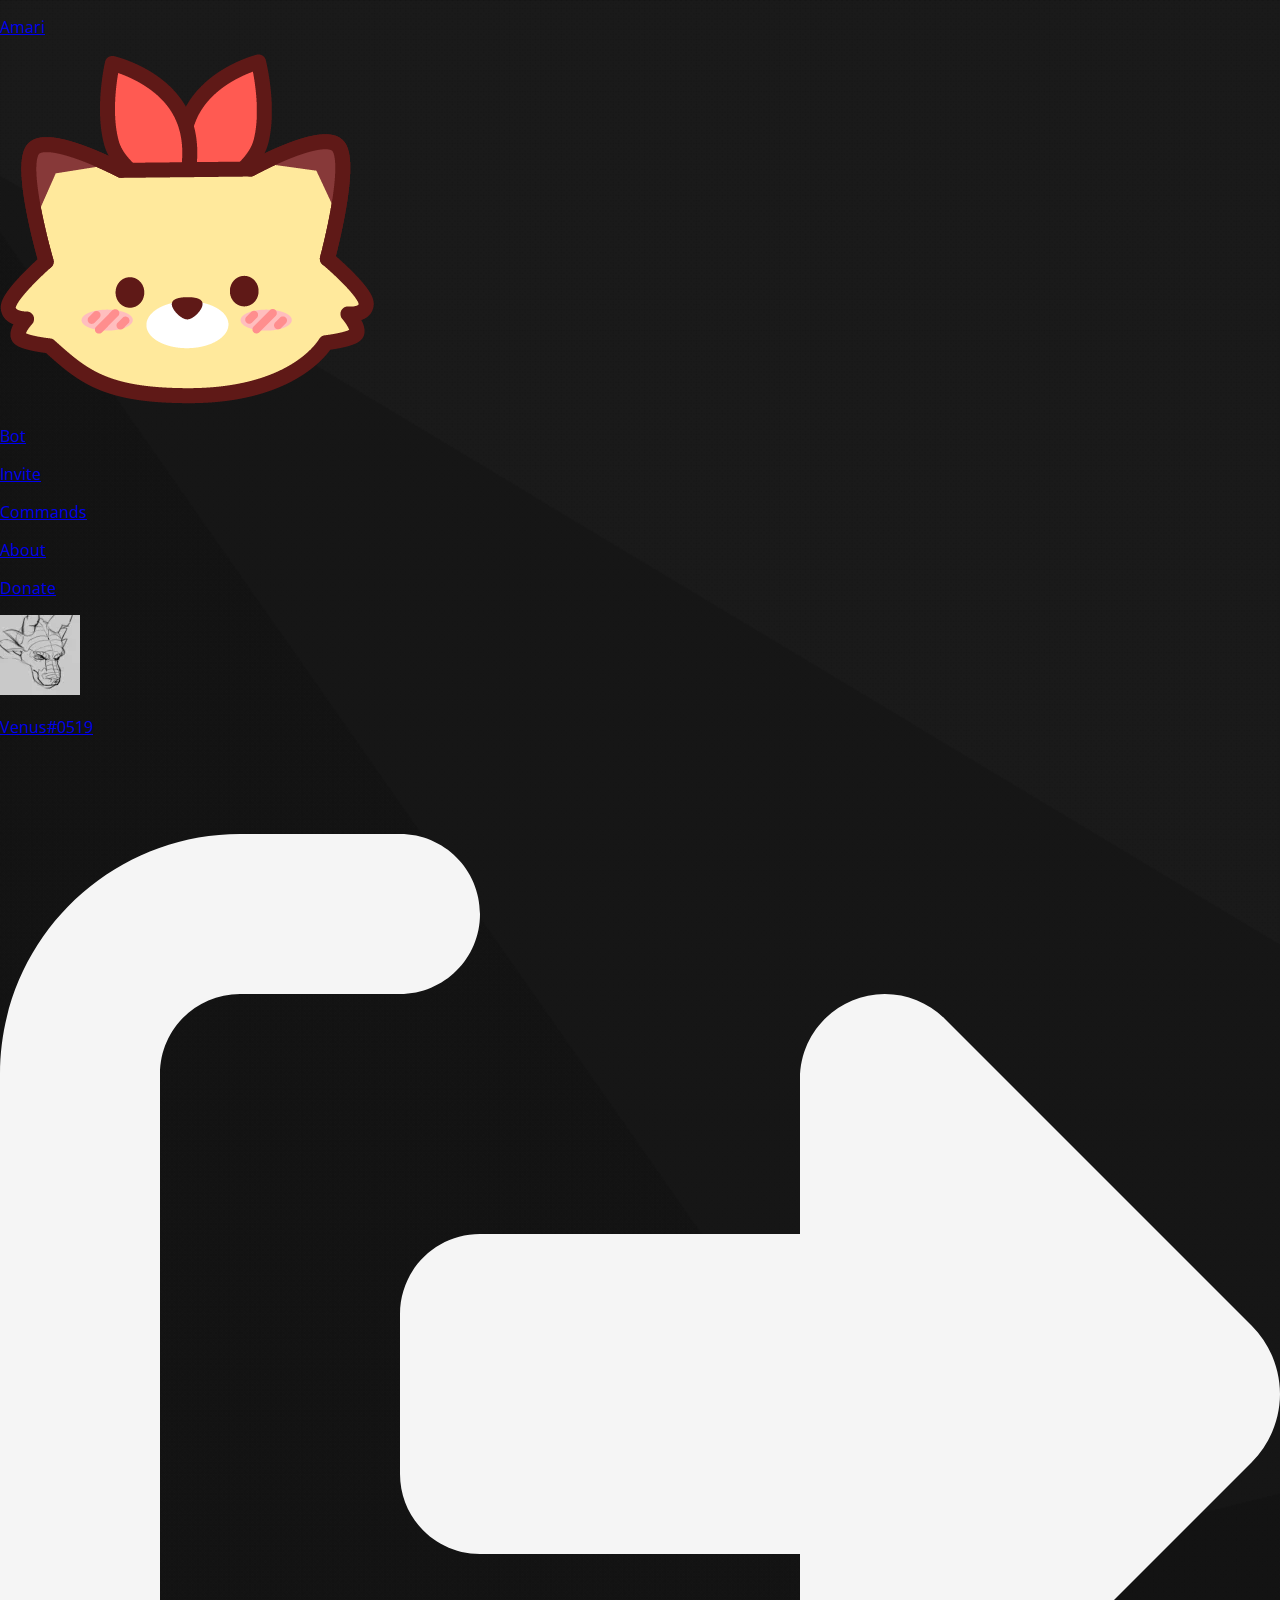
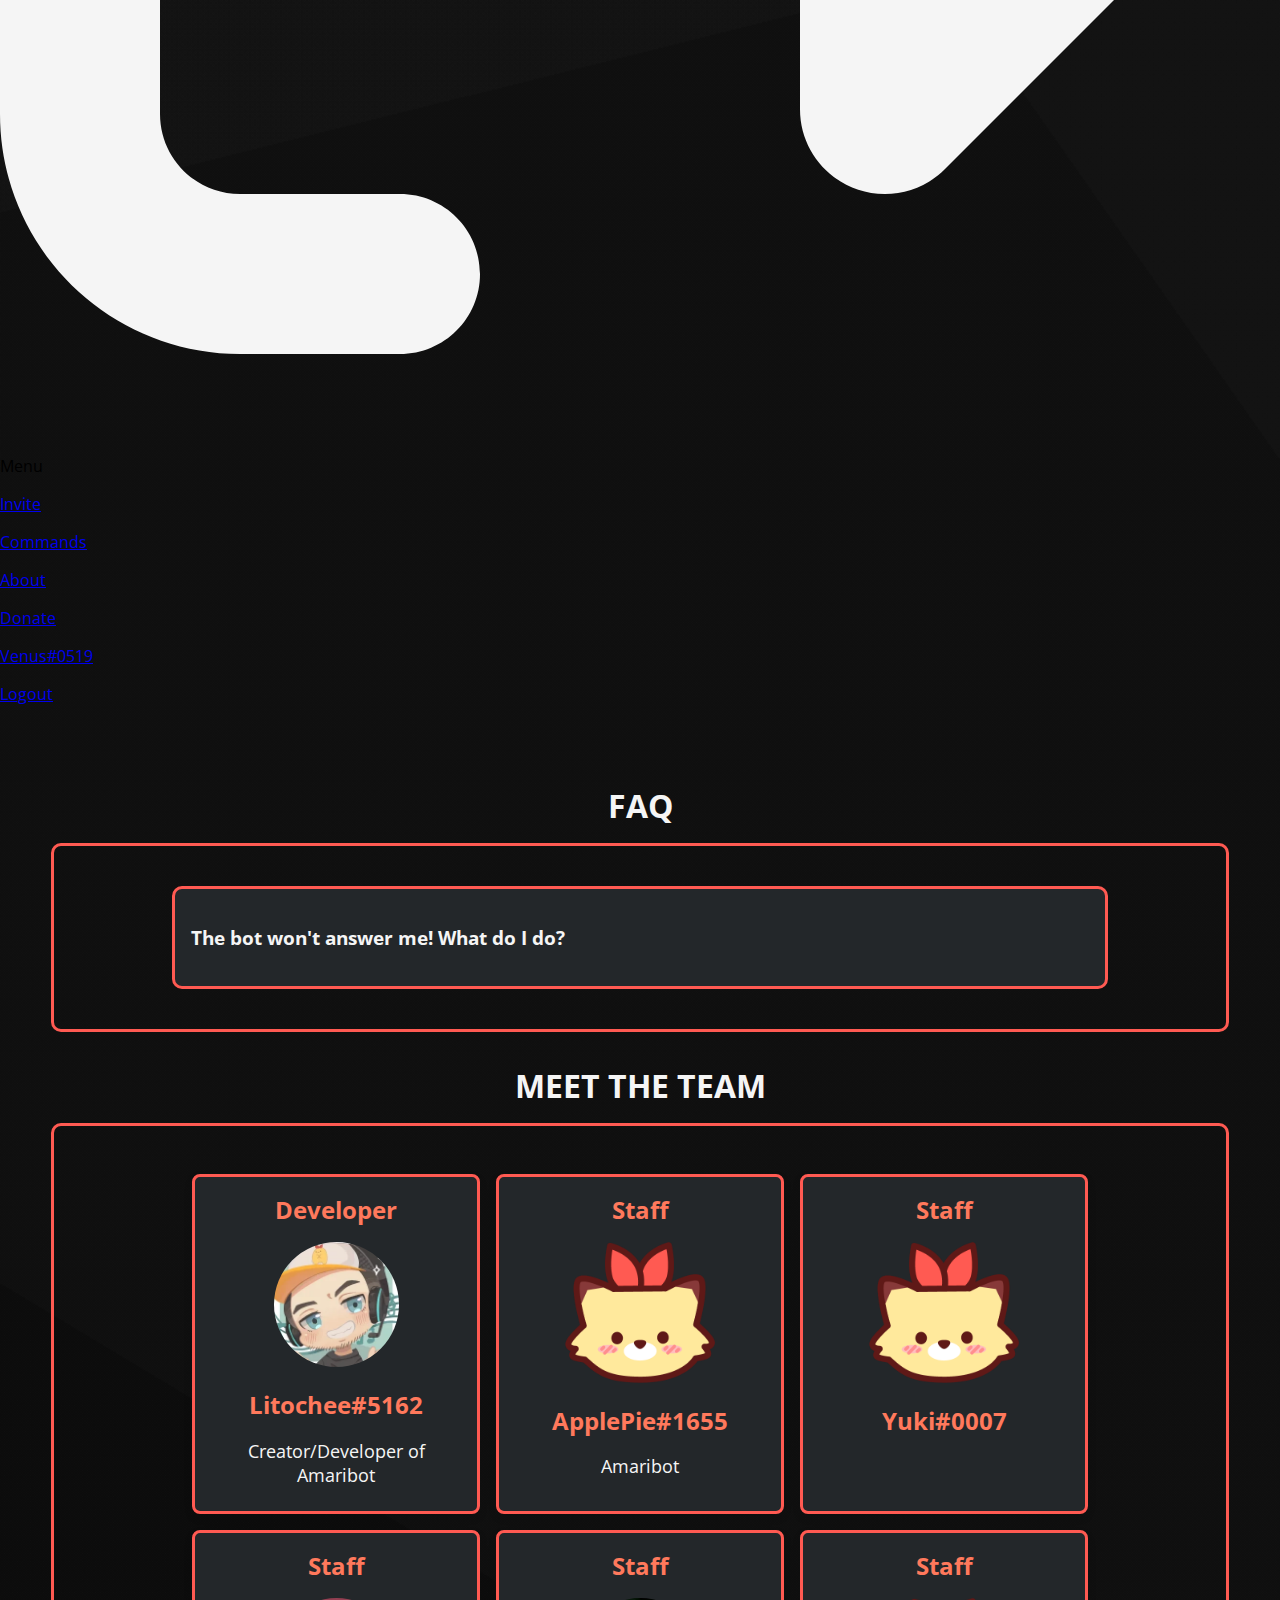
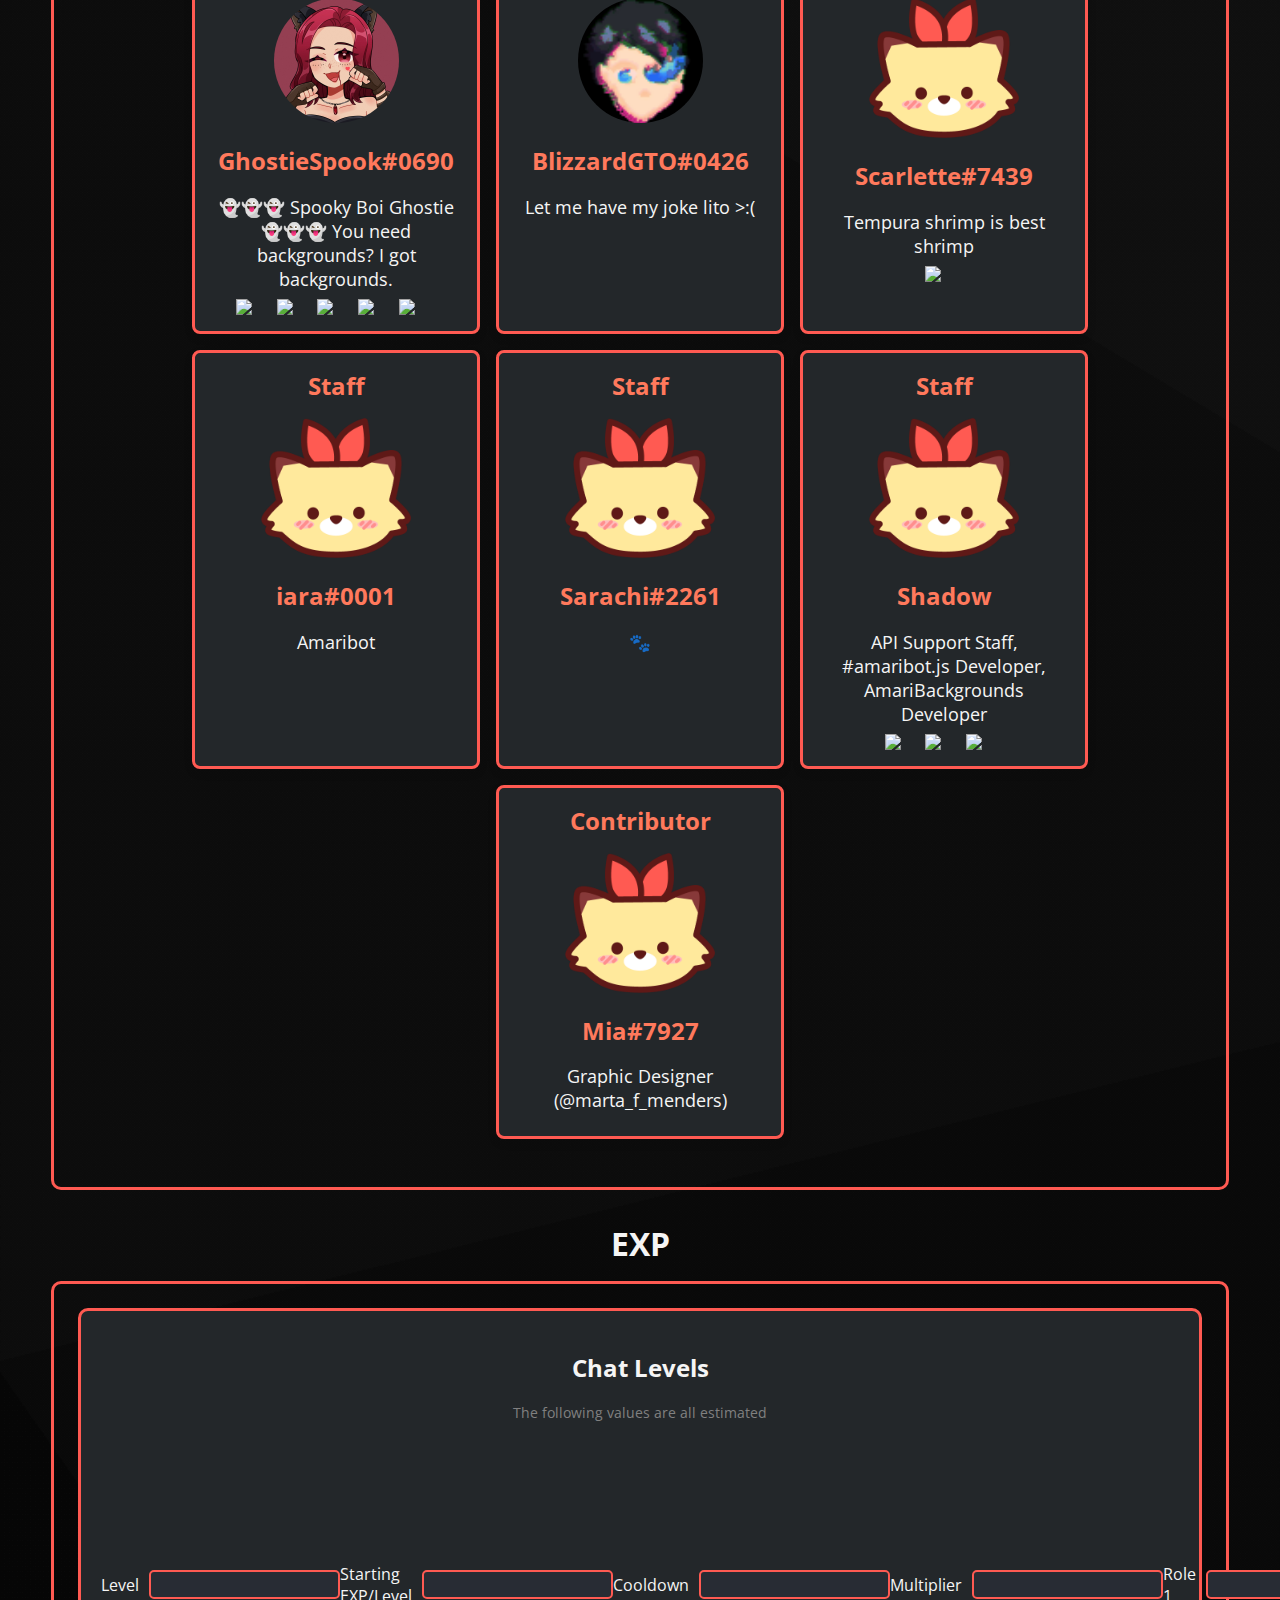
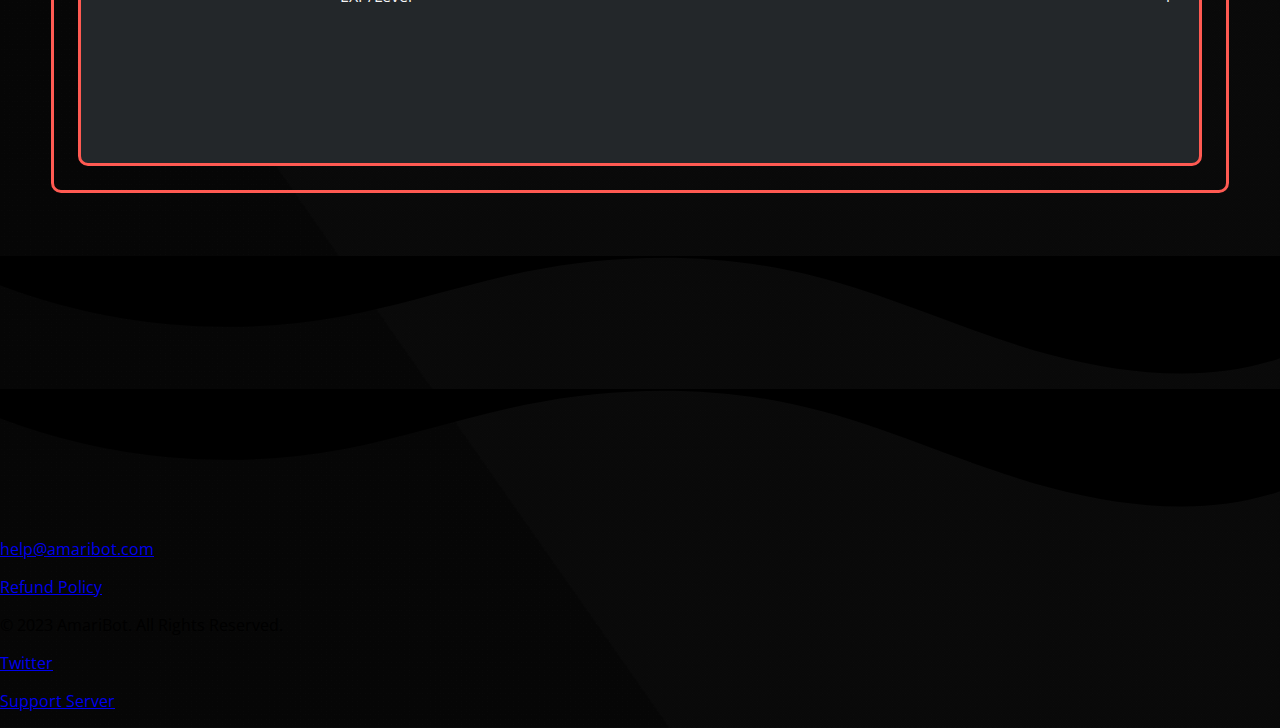
==== commit 40df0a10: "Fixed front page links and started FAQ" ====
--- a/about.html
+++ b/about.html
@@ -49,17 +49,21 @@
     <main>
         <p class="header-text">FAQ</p>
         <div class="FAQ_section">
-            <section>
-                <p>Lorem ipsum dolor sit, amet consectetur adipisicing elit. Quisquam fuga corporis sequi at cupiditate
-                    perferendis est dolorem labore, incidunt tempore beatae possimus excepturi blanditiis molestiae
-                    debitis ipsam, libero, alias unde?</p>
-                <p>Fugiat aut, magnam itaque ipsam optio dicta dolor doloribus ratione iusto asperiores quos, harum
-                    aperiam reprehenderit tempore ea laboriosam animi natus porro eaque, esse molestias. Tempore
-                    voluptatibus nam voluptatum nobis!</p>
-                <p>Nesciunt commodi officiis doloribus qui tempora provident dolorem dolorum sequi distinctio
-                    repellendus molestias hic dicta facilis at eaque perferendis ut culpa magni quasi pariatur tempore
-                    ducimus, mollitia voluptatibus ad! Consequuntur?</p>
-            </section>
+            <div class="command-section">
+                <div class="command-header expand-button">
+                    <p class="command-name">The bot won't answer me! What do I do?</p>
+                </div>
+                <div class="command-details">
+                    <ul class="custom-list">
+                        <li>It could be a permissions issue! Make sure the bot has the "Send Messages" and "Embed Links"
+                            permissions in that channel.</li>
+                        <li>You may have changed the prefix and forgot about it! Ping @Amaribot for the current prefix
+                            in use</li>
+                        <li>You may be typing the default prefix wrong! Make sure you're actually typing :? as the
+                            prefix.</li>
+                    </ul>
+                </div>
+            </div>
         </div>
 
         <p class="header-text">MEET THE TEAM</p>
@@ -151,21 +155,49 @@
             </div>
         </div>
 
-        <p class="header-text">EXP</p>
+        <p id="experience" class="header-text">EXP</p>
         <div class="EXP_section">
-            <section>
-                <p>Lorem ipsum dolor sit, amet consectetur adipisicing elit. Quisquam fuga corporis sequi at cupiditate
-                    perferendis est dolorem labore, incidunt tempore beatae possimus excepturi blanditiis molestiae
-                    debitis ipsam, libero, alias unde?</p>
-                <p>Fugiat aut, magnam itaque ipsam optio dicta dolor doloribus ratione iusto asperiores quos, harum
-                    aperiam reprehenderit tempore ea laboriosam animi natus porro eaque, esse molestias. Tempore
-                    voluptatibus nam voluptatum nobis!</p>
-                <p>Nesciunt commodi officiis doloribus qui tempora provident dolorem dolorum sequi distinctio
-                    repellendus molestias hic dicta facilis at eaque perferendis ut culpa magni quasi pariatur tempore
-                    ducimus, mollitia voluptatibus ad! Consequuntur?</p>
-            </section>
-        </div>
-
+            <div class="exp_calculator">
+                <div class="calculator_title">
+                    <h2>Chat Levels</h2>
+                    <p class="calculator_subtitle">The following values are all estimated</p>
+                </div>
+                <div class="flexbox">
+                    <div class="input_box">
+                        <label for="level_input">Level</label>
+                        <input type="number" id="level_input">
+                    </div>
+                    <div class="input_box">
+                        <label for="exp_input">Starting EXP/Level</label>
+                        <input type="number" id="exp_input">
+                    </div>
+                    <div class="input_box">
+                        <label for="cooldown_input">Cooldown</label>
+                        <input type="number" id="cooldown_input">
+                    </div>
+                    <div class="input_box">
+                        <label for="multiplier_input">Multiplier</label>
+                        <input type="number" id="multiplier_input">
+                    </div>
+                    <div class="input_box">
+                        <label for="role_input">Role 1</label>
+                        <input type="number" id="role_input">
+                        <button class="plus_button">+</button>
+                    </div>
+                    <div class="stat_box">
+                        <div class="stat_item">
+                            <p>Messages: 35</p>
+                        </div>
+                        <div class="stat_item">
+                            <p>Required XP: 35</p>
+                        </div>
+                        <div class="stat_item">
+                            <p>Time: 4 minutes 40 seconds</p>
+                        </div>
+                    </div>
+                </div>
+            </div>
+        </div>
     </main>
 
     <footer class="footer">
@@ -195,6 +227,20 @@
         </div>
     </footer>
 
+    <script>
+        const expandButtons = document.querySelectorAll('.expand-button');
+
+        expandButtons.forEach(function (expandButton) {
+            const commandDetails = expandButton.nextElementSibling;
+            const commandHeader = expandButton;
+
+            expandButton.addEventListener('click', function () {
+                commandDetails.classList.toggle('show');
+                commandHeader.classList.toggle('underline');
+            });
+        });
+    </script>
+
 </body>
 
 
--- a/CSS/about.css
+++ b/CSS/about.css
@@ -1,6 +1,8 @@
-.FAQ_section, .staff_section, .EXP_section {
+.FAQ_section,
+.staff_section,
+.EXP_section {
     padding: 1.5rem;
-    background-image: linear-gradient(346deg, rgba(55, 55, 55,0.04) 0%, rgba(55, 55, 55,0.04) 22%,rgba(140, 140, 140,0.04) 22%, rgba(140, 140, 140,0.04) 69%,rgba(225, 225, 225,0.04) 69%, rgba(225, 225, 225,0.04) 100%),linear-gradient(31deg, rgba(55, 55, 55,0.04) 0%, rgba(55, 55, 55,0.04) 42%,rgba(140, 140, 140,0.04) 42%, rgba(140, 140, 140,0.04) 85%,rgba(225, 225, 225,0.04) 85%, rgba(225, 225, 225,0.04) 100%),linear-gradient(55deg, rgba(55, 55, 55,0.04) 0%, rgba(55, 55, 55,0.04) 13%,rgba(140, 140, 140,0.04) 13%, rgba(140, 140, 140,0.04) 72%,rgba(225, 225, 225,0.04) 72%, rgba(225, 225, 225,0.04) 100%),linear-gradient(90deg, rgb(35,39,42),rgb(35,39,42));
+    background-image: linear-gradient(346deg, rgba(55, 55, 55, 0.04) 0%, rgba(55, 55, 55, 0.04) 22%, rgba(140, 140, 140, 0.04) 22%, rgba(140, 140, 140, 0.04) 69%, rgba(225, 225, 225, 0.04) 69%, rgba(225, 225, 225, 0.04) 100%), linear-gradient(31deg, rgba(55, 55, 55, 0.04) 0%, rgba(55, 55, 55, 0.04) 42%, rgba(140, 140, 140, 0.04) 42%, rgba(140, 140, 140, 0.04) 85%, rgba(225, 225, 225, 0.04) 85%, rgba(225, 225, 225, 0.04) 100%), linear-gradient(55deg, rgba(55, 55, 55, 0.04) 0%, rgba(55, 55, 55, 0.04) 13%, rgba(140, 140, 140, 0.04) 13%, rgba(140, 140, 140, 0.04) 72%, rgba(225, 225, 225, 0.04) 72%, rgba(225, 225, 225, 0.04) 100%), linear-gradient(90deg, rgb(35, 39, 42), rgb(35, 39, 42));
     background-attachment: fixed;
     border: var(--border-var);
     border-radius: 10px;
@@ -69,4 +71,140 @@
     width: 15%;
     margin: 0 0.1rem;
 }
+
 /* END STAFF SECTION */
+
+
+/* EXP SECTION */
+
+.exp_calculator {
+    background-color: var(--dark-gray);
+    border-radius: 10px;
+    border: var(--border-var);
+    padding: 1.2rem;
+}
+
+.calculator_title {
+    text-align: center;
+    margin-bottom: 10px;
+}
+
+.calculator_subtitle {
+    font-size: 14px;
+    color: gray;
+}
+
+.flexbox {
+    display: flex;
+}
+
+.input_box {
+    display: flex;
+    align-items: center;
+    margin-bottom: 10px;
+}
+
+.input_box label {
+    margin-right: 10px;
+}
+
+.plus_button {
+    margin-left: 10px;
+    padding: 5px 10px;
+    background-color: var(--dark-branding);
+    color: whitesmoke;
+    border: none;
+    border-radius: 50%;
+    cursor: pointer;
+}
+
+.stat_box {
+    display: flex;
+    flex-direction: column;
+    margin-top: 20px;
+}
+
+.stat_item {
+    margin-bottom: 5px;
+}
+
+input {
+    padding: 5px;
+    border: var(--border-var);
+    border-width: 2px;
+    border-radius: 5px;
+    background-color: var(--light-gray);
+    color: whitesmoke;
+}
+
+/* Chrome, Safari, Edge, Opera */
+input::-webkit-outer-spin-button,
+input::-webkit-inner-spin-button {
+    -webkit-appearance: none;
+    margin: 0;
+}
+
+/* Firefox */
+input[type=number] {
+    -moz-appearance: textfield;
+}
+
+/* END EXP SECTION */
+
+
+/* FAQ SECTION */
+
+.command-section {
+    border: var(--border-var);
+    border-radius: 10px;
+    background-color: var(--dark-gray);
+    width: 80%;
+    margin: 1rem auto;
+    padding: 1rem;
+}
+
+.command-header {
+    display: flex;
+    cursor: pointer;
+    font-size: 1.2rem;
+}
+
+.command-header.underline {
+    border-bottom: var(--border-var);
+}
+
+.command-name {
+    flex: 1;
+    font-weight: bold;
+}
+
+.command-details {
+    display: none;
+}
+
+.command-details.show {
+    display: block;
+    margin-top: 10px;
+}
+
+.custom-list {
+    list-style-type: none;
+}
+
+.custom-list li::before {
+    content: "";
+    /* background: url(/Media/Icons/AmariRed-trimmy.png); */
+    background: url(/Media/Flowers/flower.png);
+    display: inline-block;
+    width: .7rem;
+    height: .7rem;
+    background-size: contain;
+    background-repeat: no-repeat;
+    background-position: center;
+    margin-right: .5rem;
+}
+
+
+
+
+/* END FAQ SECTION */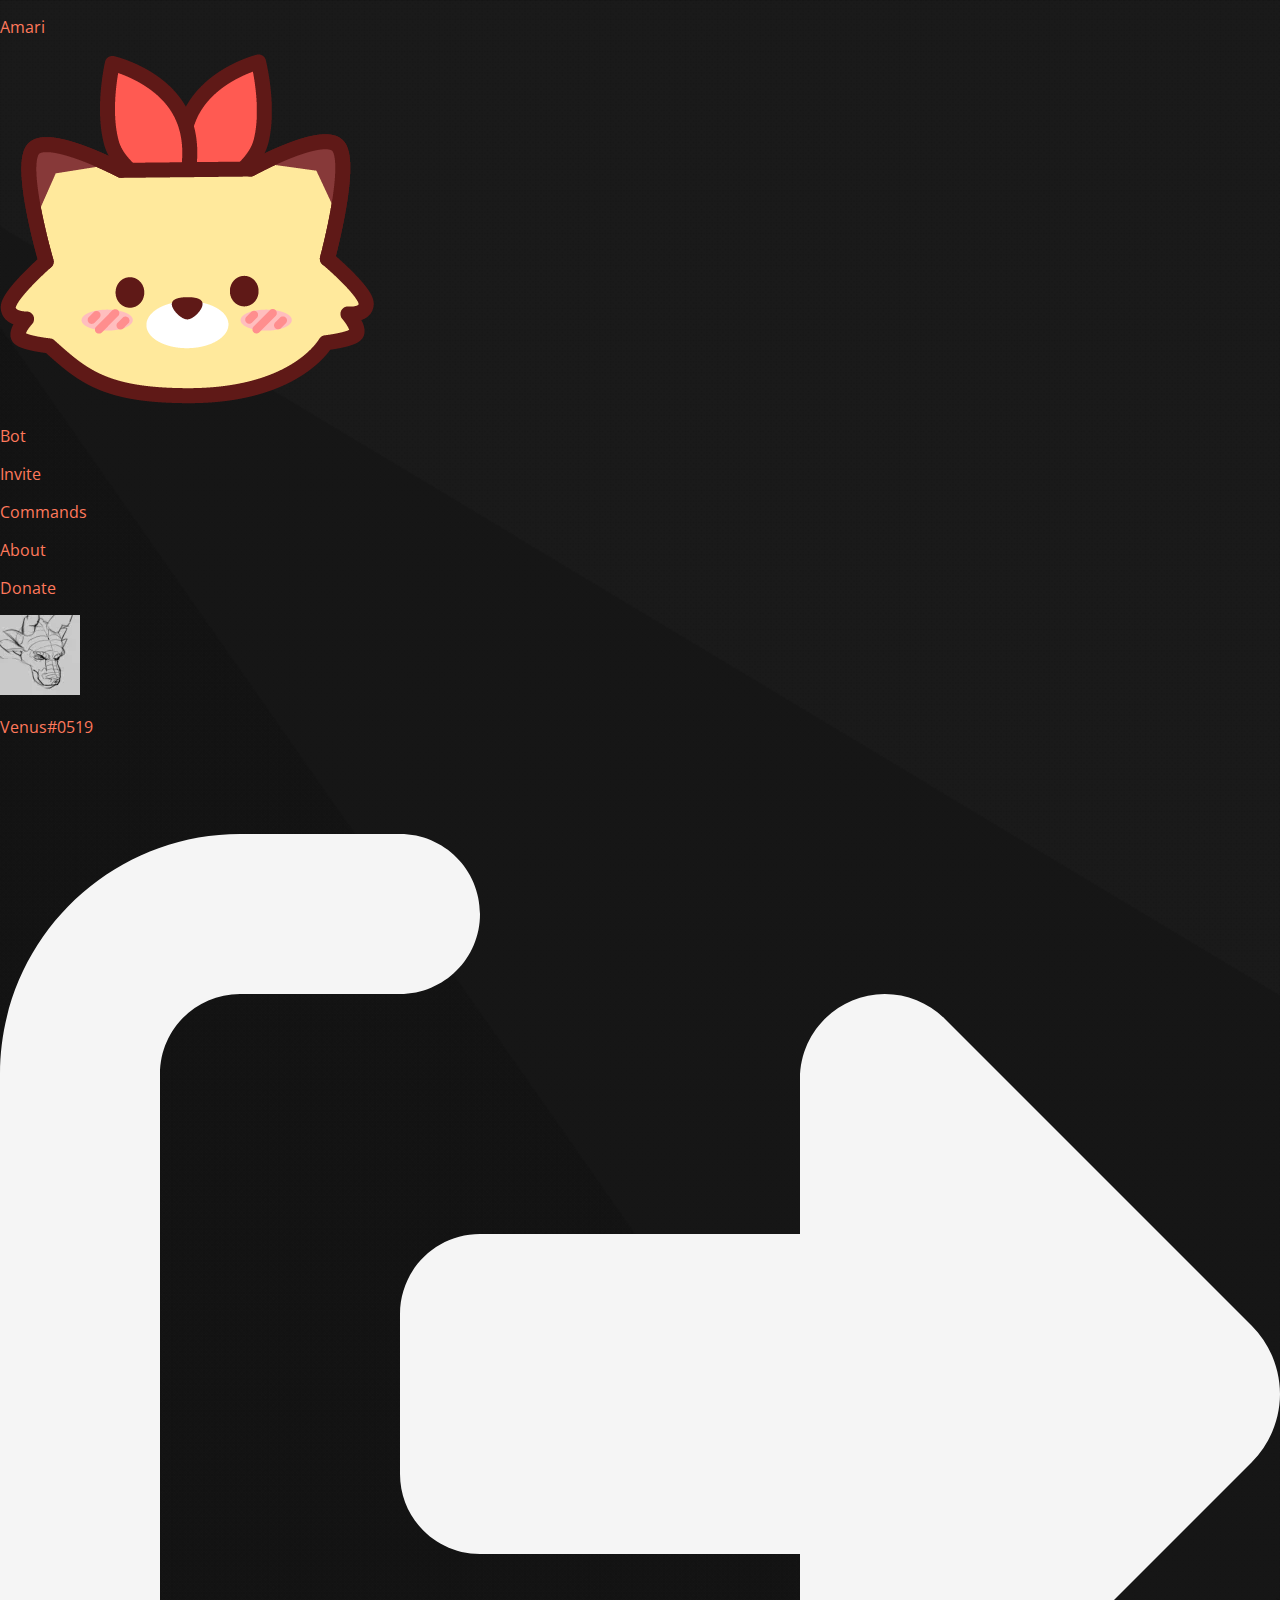
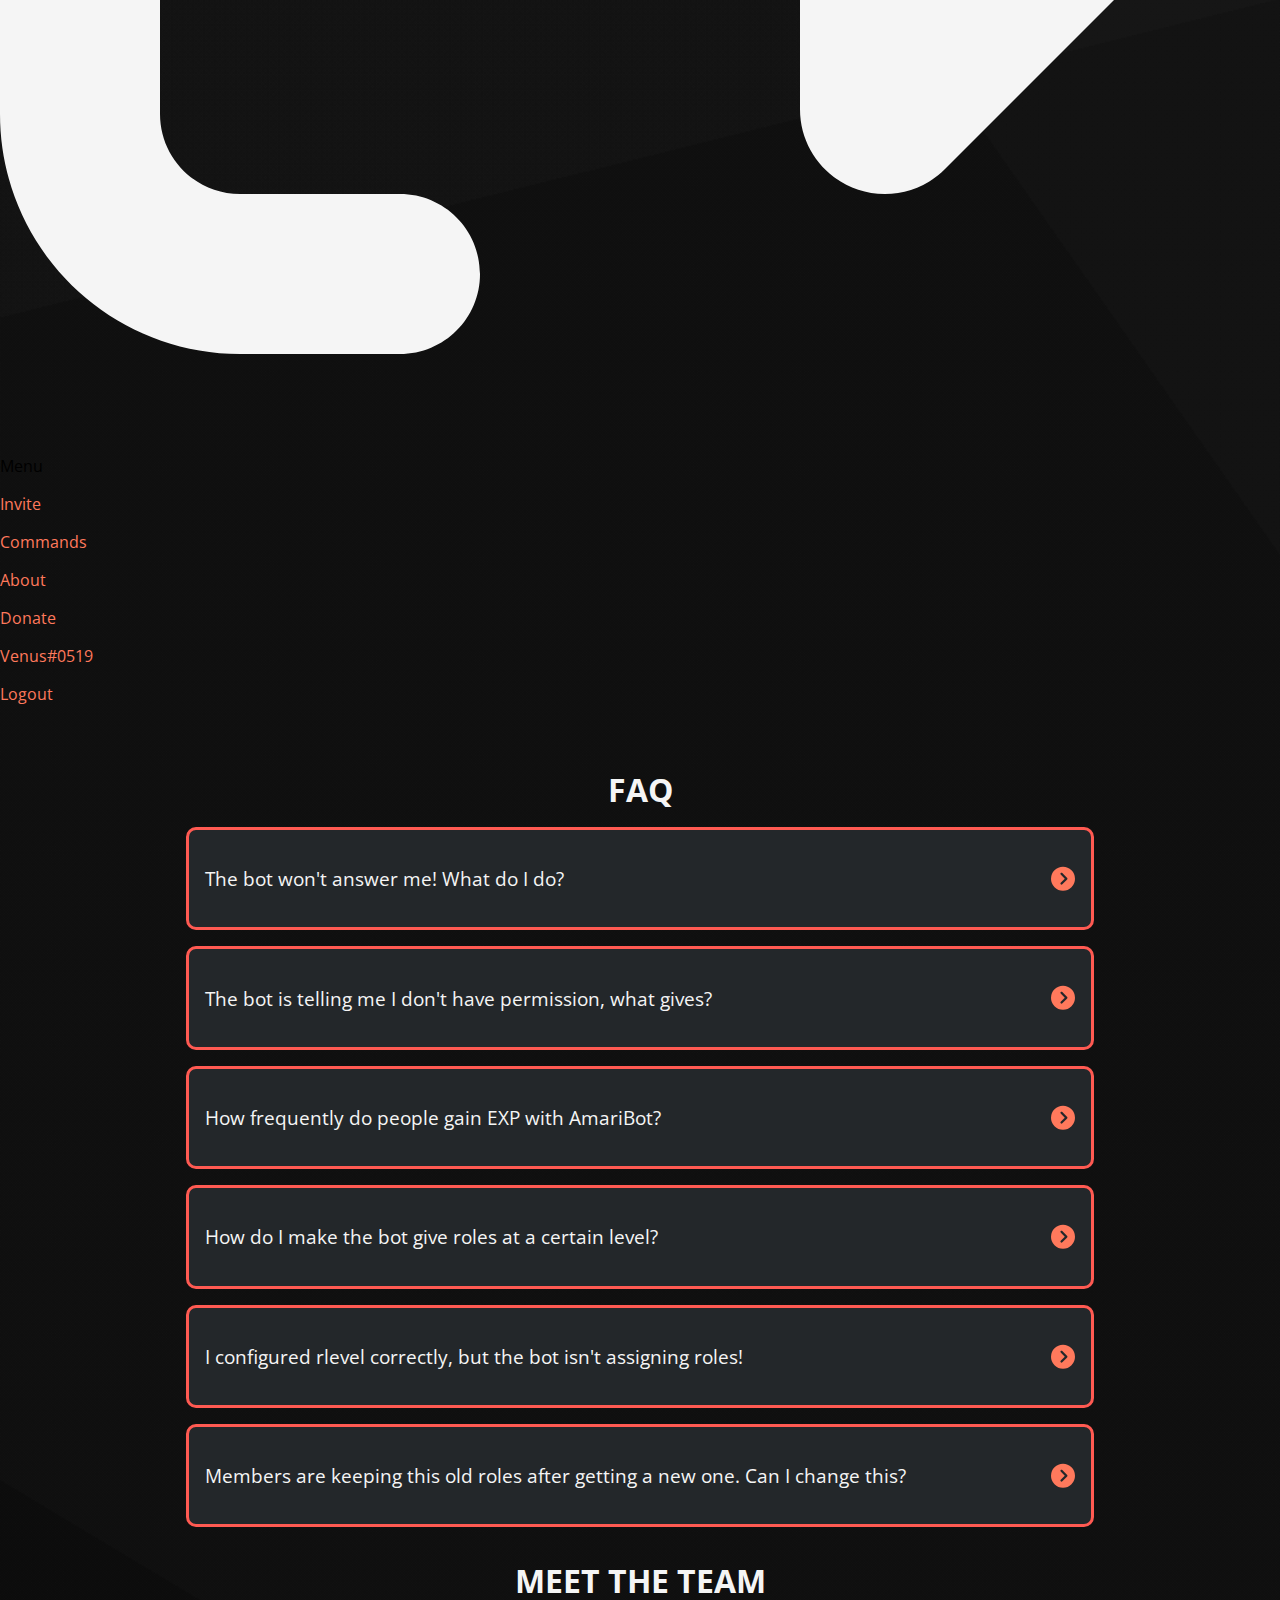
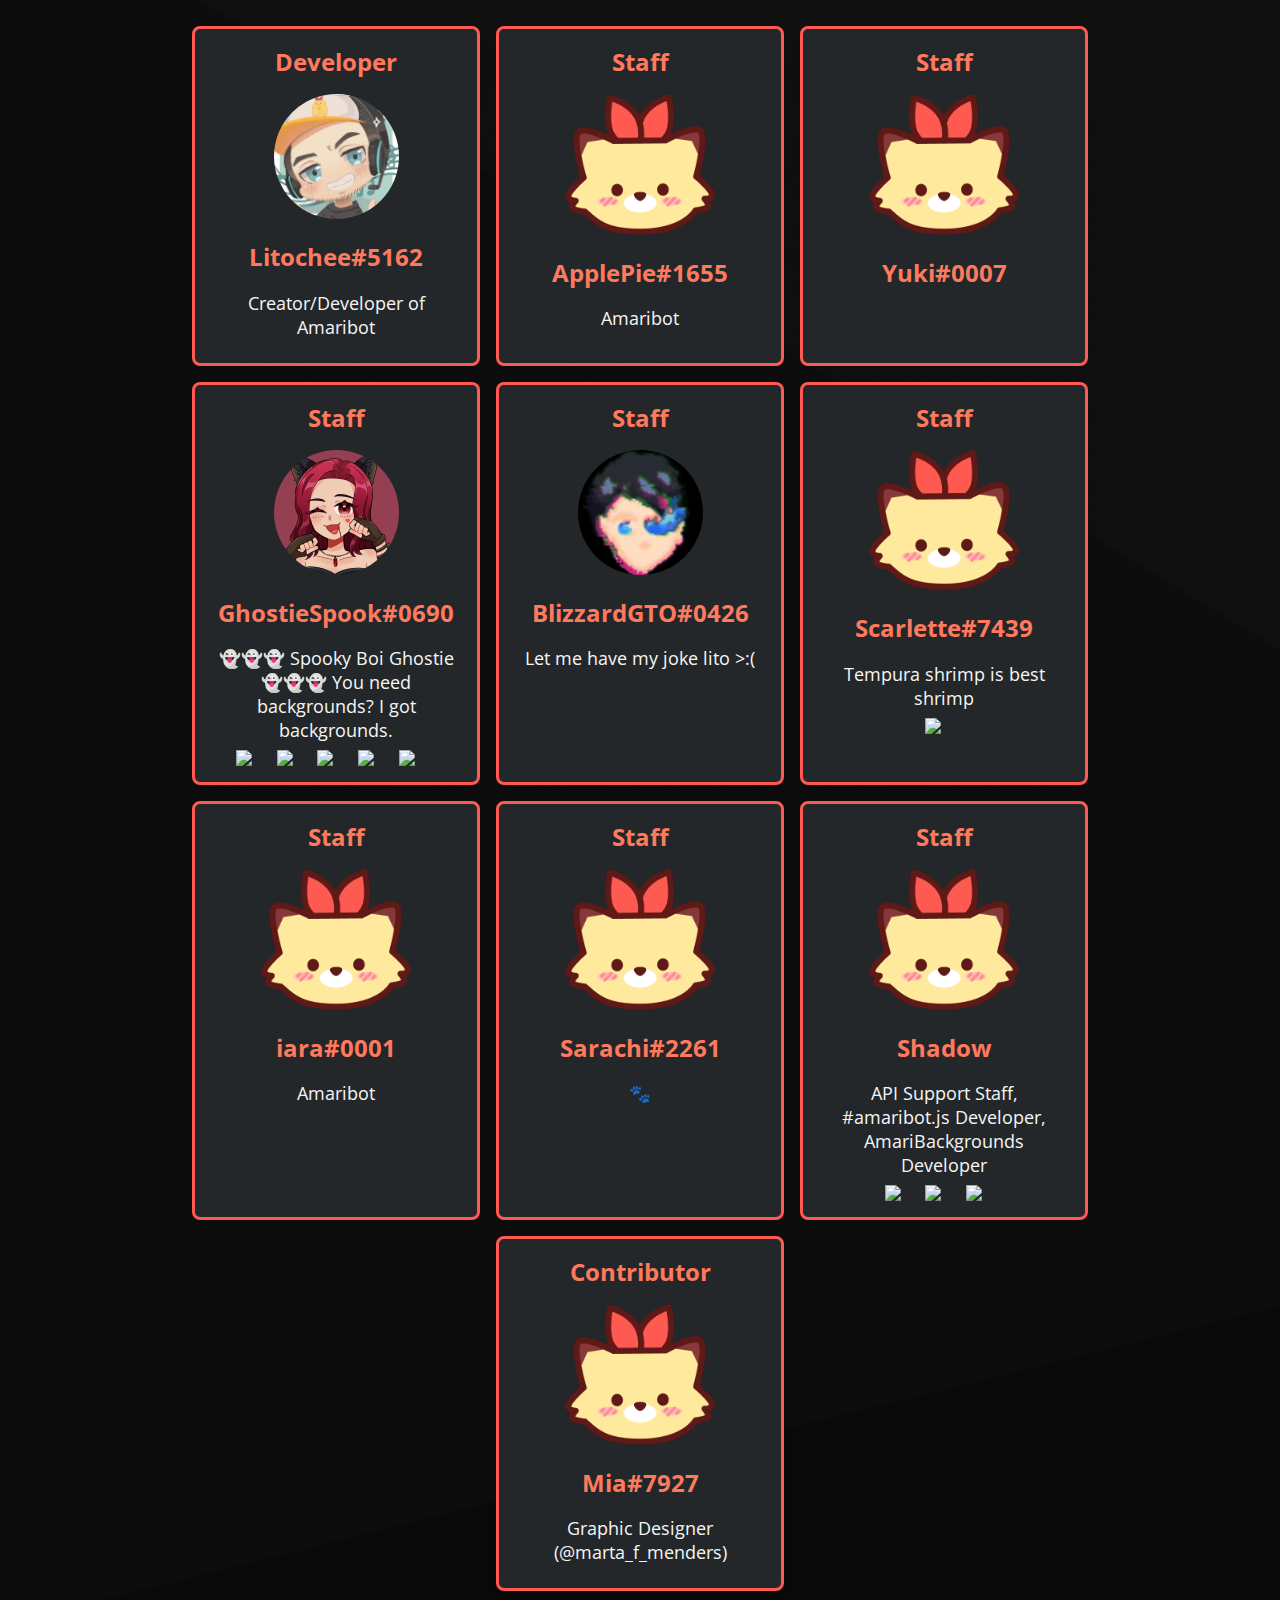
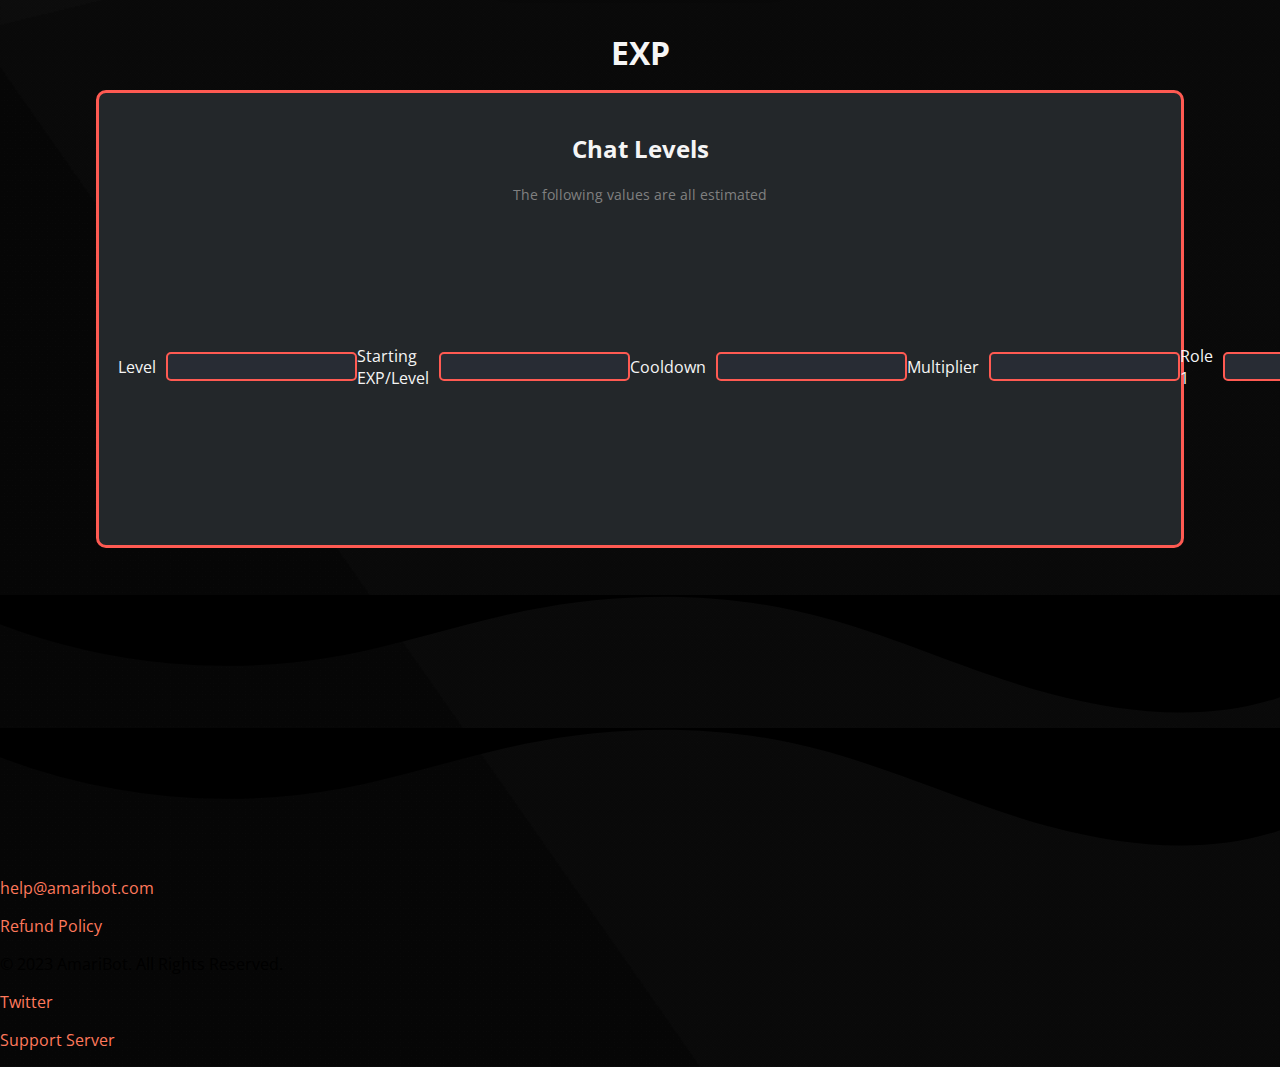
==== commit 15fd2199: "Rich FAQ styling" ====
--- a/about.html
+++ b/about.html
@@ -46,21 +46,101 @@
         </div>
     </nav>
 
-    <main>
+    <main class="main-margins">
         <p class="header-text">FAQ</p>
         <div class="FAQ_section">
             <div class="command-section">
                 <div class="command-header expand-button">
-                    <p class="command-name">The bot won't answer me! What do I do?</p>
+                    <p>The bot won't answer me! What do I do?</p>
+                    <svg xmlns="http://www.w3.org/2000/svg" viewBox="0 0 512 512" class="chevron">
+                        <path class="chevron-path"
+                            d="M0 256a256 256 0 1 0 512 0A256 256 0 1 0 0 256zM241 377c-9.4 9.4-24.6 9.4-33.9 0s-9.4-24.6 0-33.9l87-87-87-87c-9.4-9.4-9.4-24.6 0-33.9s24.6-9.4 33.9 0L345 239c9.4 9.4 9.4 24.6 0 33.9L241 377z" />
+                    </svg>
                 </div>
                 <div class="command-details">
                     <ul class="custom-list">
                         <li>It could be a permissions issue! Make sure the bot has the "Send Messages" and "Embed Links"
                             permissions in that channel.</li>
-                        <li>You may have changed the prefix and forgot about it! Ping @Amaribot for the current prefix
+                        <li>You may have changed the prefix and forgot about it! Ping <span class="ping-block">@Amaribot</span> for the current prefix
                             in use</li>
-                        <li>You may be typing the default prefix wrong! Make sure you're actually typing :? as the
+                        <li>You may be typing the default prefix wrong! Make sure you're actually typing <span class="code-block">:?</span> as the
                             prefix.</li>
+                    </ul>
+                </div>
+            </div>
+
+            <div class="command-section">
+                <div class="command-header expand-button">
+                    <p>The bot is telling me I don't have permission, what gives?</p>
+                    <svg xmlns="http://www.w3.org/2000/svg" viewBox="0 0 512 512" class="chevron">
+                        <path class="chevron-path"
+                            d="M0 256a256 256 0 1 0 512 0A256 256 0 1 0 0 256zM241 377c-9.4 9.4-24.6 9.4-33.9 0s-9.4-24.6 0-33.9l87-87-87-87c-9.4-9.4-9.4-24.6 0-33.9s24.6-9.4 33.9 0L345 239c9.4 9.4 9.4 24.6 0 33.9L241 377z" />
+                    </svg>
+                </div>
+                <div class="command-details">
+                    <ul class="custom-list">
+                        <li> You probably don't have the <strong>AmariMod</strong> role! Create a role called <strong>AmariMod</strong> (case sensitive) in your server and give it to yourself. It'll also work if you have the "Administrator" permission.</li>
+                    </ul>
+                </div>
+            </div>
+
+            <div class="command-section">
+                <div class="command-header expand-button">
+                    <p>How frequently do people gain EXP with AmariBot?</p>
+                    <svg xmlns="http://www.w3.org/2000/svg" viewBox="0 0 512 512" class="chevron">
+                        <path class="chevron-path"
+                            d="M0 256a256 256 0 1 0 512 0A256 256 0 1 0 0 256zM241 377c-9.4 9.4-24.6 9.4-33.9 0s-9.4-24.6 0-33.9l87-87-87-87c-9.4-9.4-9.4-24.6 0-33.9s24.6-9.4 33.9 0L345 239c9.4 9.4 9.4 24.6 0 33.9L241 377z" />
+                    </svg>
+                </div>
+                <div class="command-details">
+                    <ul class="custom-list">
+                        <li>Default rate is 1 EXP per message, with a cooldown of 8 seconds! Customize these rates by becoming a donator. Find the level <a href="/experience.html#EXP">table here</a>.</li>
+                    </ul>
+                </div>
+            </div>
+
+            <div class="command-section">
+                <div class="command-header expand-button">
+                    <p>How do I make the bot give roles at a certain level?</p>
+                    <svg xmlns="http://www.w3.org/2000/svg" viewBox="0 0 512 512" class="chevron">
+                        <path class="chevron-path"
+                            d="M0 256a256 256 0 1 0 512 0A256 256 0 1 0 0 256zM241 377c-9.4 9.4-24.6 9.4-33.9 0s-9.4-24.6 0-33.9l87-87-87-87c-9.4-9.4-9.4-24.6 0-33.9s24.6-9.4 33.9 0L345 239c9.4 9.4 9.4 24.6 0 33.9L241 377z" />
+                    </svg>
+                </div>
+                <div class="command-details">
+                    <ul class="custom-list">
+                        <li>With the rlevel command! Example: <span class="code-block">:?rlevel add 1 epic test</span> would give members the role "epic test" once they reach level 1. Read through <span class="code-block">:?rhelp level</span> for more.</li>
+                    </ul>
+                </div>
+            </div>
+
+            <div class="command-section">
+                <div class="command-header expand-button">
+                    <p>I configured rlevel correctly, but the bot isn't assigning roles!</p>
+                    <svg xmlns="http://www.w3.org/2000/svg" viewBox="0 0 512 512" class="chevron">
+                        <path class="chevron-path"
+                            d="M0 256a256 256 0 1 0 512 0A256 256 0 1 0 0 256zM241 377c-9.4 9.4-24.6 9.4-33.9 0s-9.4-24.6 0-33.9l87-87-87-87c-9.4-9.4-9.4-24.6 0-33.9s24.6-9.4 33.9 0L345 239c9.4 9.4 9.4 24.6 0 33.9L241 377z" />
+                    </svg>
+                </div>
+                <div class="command-details">
+                    <ul class="custom-list">
+                        <li>In your server, check if the bot's role is <span class="emphasis">above</span> the roles it's trying to give. It <span class="emphasis">cannot</span> give roles that are above itself under any circumstance.</li>
+                    </ul>
+                </div>
+            </div>
+
+            <div class="command-section">
+                <div class="command-header expand-button">
+                    <p>Members are keeping this old roles after getting a new one. Can I change this?</p>
+                    <svg xmlns="http://www.w3.org/2000/svg" viewBox="0 0 512 512" class="chevron">
+                        <path class="chevron-path"
+                            d="M0 256a256 256 0 1 0 512 0A256 256 0 1 0 0 256zM241 377c-9.4 9.4-24.6 9.4-33.9 0s-9.4-24.6 0-33.9l87-87-87-87c-9.4-9.4-9.4-24.6 0-33.9s24.6-9.4 33.9 0L345 239c9.4 9.4 9.4 24.6 0 33.9L241 377z" />
+                    </svg>
+                </div>
+                <div class="command-details">
+                    <ul class="custom-list">
+                        <li> Yes, you can! Use the <span class="code-block">:rlevel replace</span> command!</li>
+                        <li>To set it back so roles accumulate, keeping all roles, use <span class="code-block">:?rlevel accumulate</span> instead.</li>
                     </ul>
                 </div>
             </div>
@@ -233,10 +313,12 @@
         expandButtons.forEach(function (expandButton) {
             const commandDetails = expandButton.nextElementSibling;
             const commandHeader = expandButton;
+            const chevron = expandButton.querySelector('.chevron');
 
             expandButton.addEventListener('click', function () {
                 commandDetails.classList.toggle('show');
                 commandHeader.classList.toggle('underline');
+                chevron.classList.toggle('rotate');
             });
         });
     </script>
--- a/CSS/about.css
+++ b/CSS/about.css
@@ -1,15 +1,10 @@
-.FAQ_section,
-.staff_section,
-.EXP_section {
-    padding: 1.5rem;
-    background-image: linear-gradient(346deg, rgba(55, 55, 55, 0.04) 0%, rgba(55, 55, 55, 0.04) 22%, rgba(140, 140, 140, 0.04) 22%, rgba(140, 140, 140, 0.04) 69%, rgba(225, 225, 225, 0.04) 69%, rgba(225, 225, 225, 0.04) 100%), linear-gradient(31deg, rgba(55, 55, 55, 0.04) 0%, rgba(55, 55, 55, 0.04) 42%, rgba(140, 140, 140, 0.04) 42%, rgba(140, 140, 140, 0.04) 85%, rgba(225, 225, 225, 0.04) 85%, rgba(225, 225, 225, 0.04) 100%), linear-gradient(55deg, rgba(55, 55, 55, 0.04) 0%, rgba(55, 55, 55, 0.04) 13%, rgba(140, 140, 140, 0.04) 13%, rgba(140, 140, 140, 0.04) 72%, rgba(225, 225, 225, 0.04) 72%, rgba(225, 225, 225, 0.04) 100%), linear-gradient(90deg, rgb(35, 39, 42), rgb(35, 39, 42));
-    background-attachment: fixed;
-    border: var(--border-var);
-    border-radius: 10px;
-    margin: 1rem auto;
-    max-width: 90%;
-}
-
+main {
+    max-width: 85%;
+}
+
+.main-margins {
+    margin: 0 auto 2rem auto;
+}
 
 /* STAFF SECTION */
 
@@ -171,11 +166,6 @@
 
 .command-header.underline {
     border-bottom: var(--border-var);
-}
-
-.command-name {
-    flex: 1;
-    font-weight: bold;
 }
 
 .command-details {
@@ -204,7 +194,49 @@
     margin-right: .5rem;
 }
 
-
-
+.chevron {
+    width: 1.5rem;
+    margin-left: auto;
+    transition: transform 0.1s ease-in-out;
+}
+
+.chevron-path {
+    fill: var(--dark-branding);
+}
+
+.chevron.rotate {
+    transform: rotate(90deg);
+    transition: transform 0.1s ease-in-out;
+}
+
+.code-block, .ping-block {
+    border-radius: 5px;
+    padding: 0px .2rem;
+    margin: auto .1rem;
+}
+
+.code-block {
+    background-color: var(--light-gray);
+    color: var(--dark-branding);
+}
+
+.ping-block {
+    background-color: var(--dark-branding);
+    color: whitesmoke;
+}
+
+a {
+    color: var(--dark-branding);
+    text-decoration: none;
+}
+
+a:hover {
+    text-decoration: underline;
+}
+
+.emphasis {
+    text-decoration: underline;
+    font-weight: bold;
+}
 
 /* END FAQ SECTION */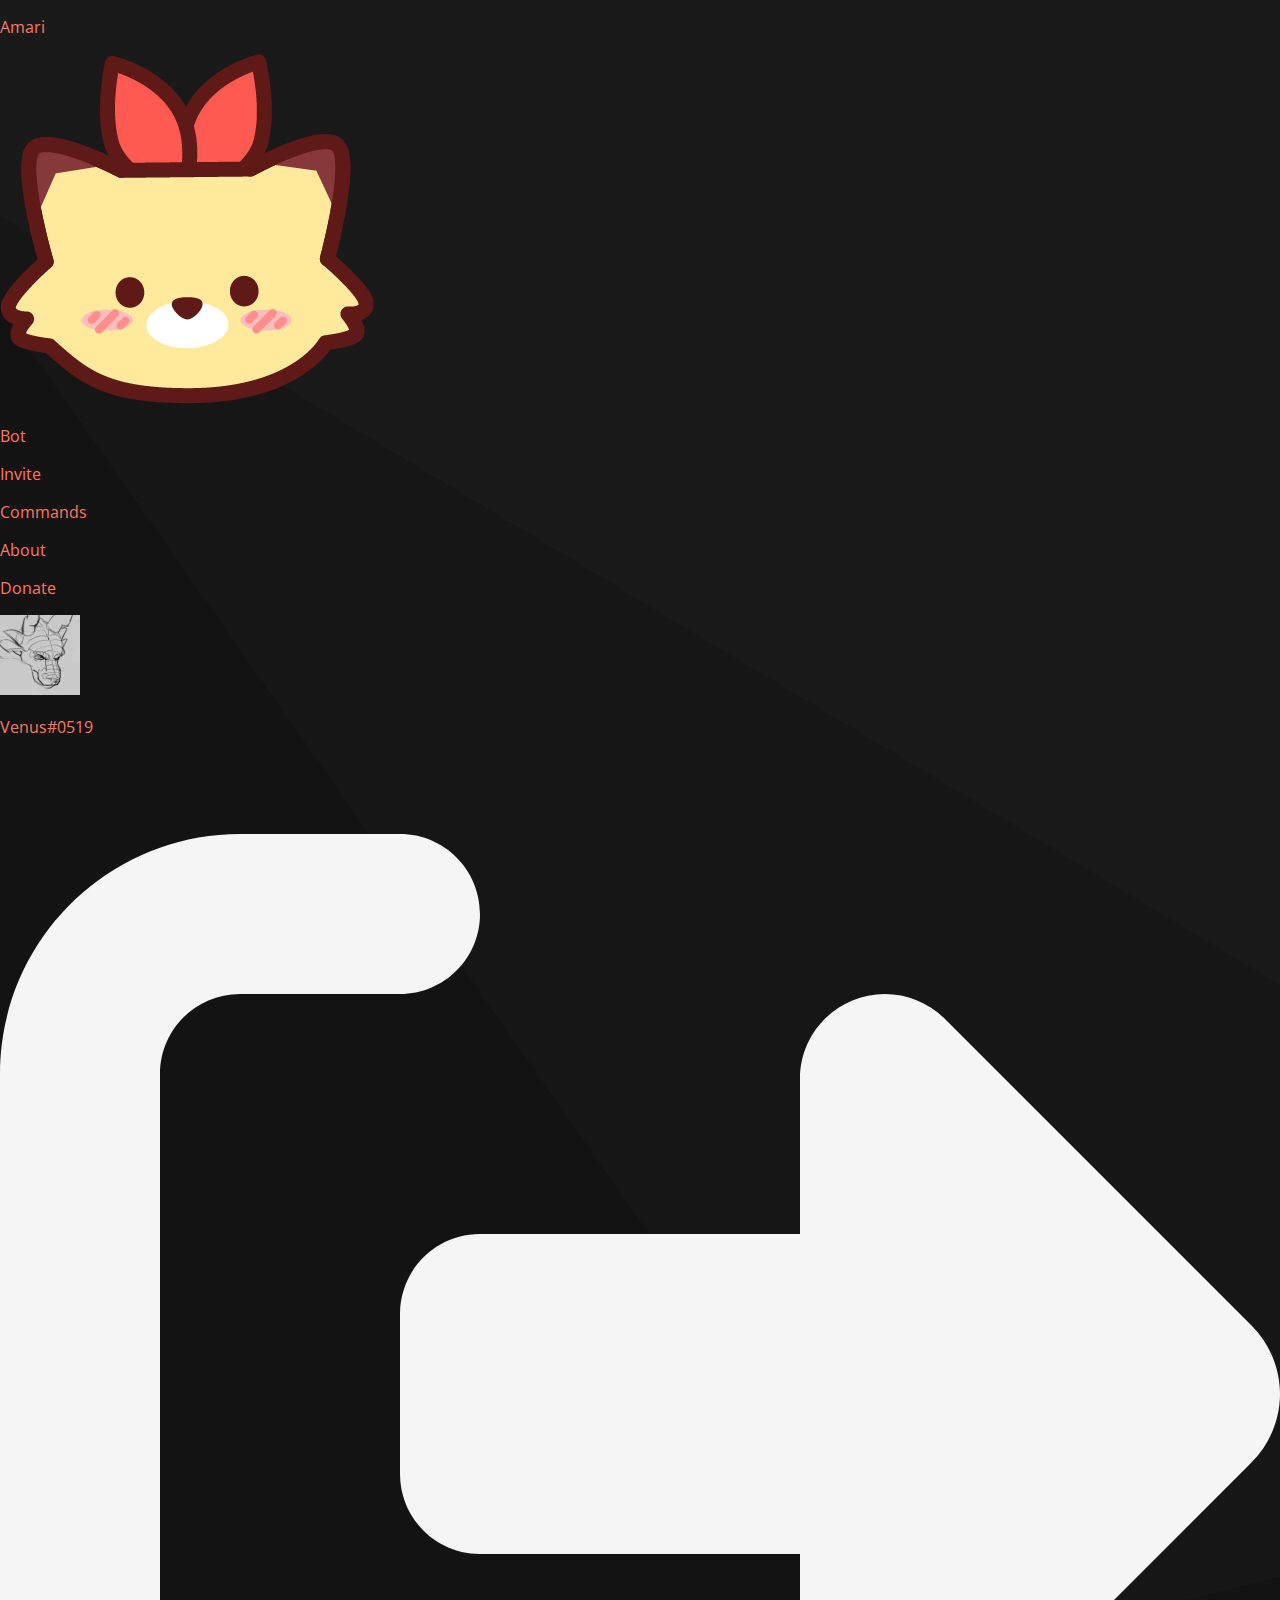
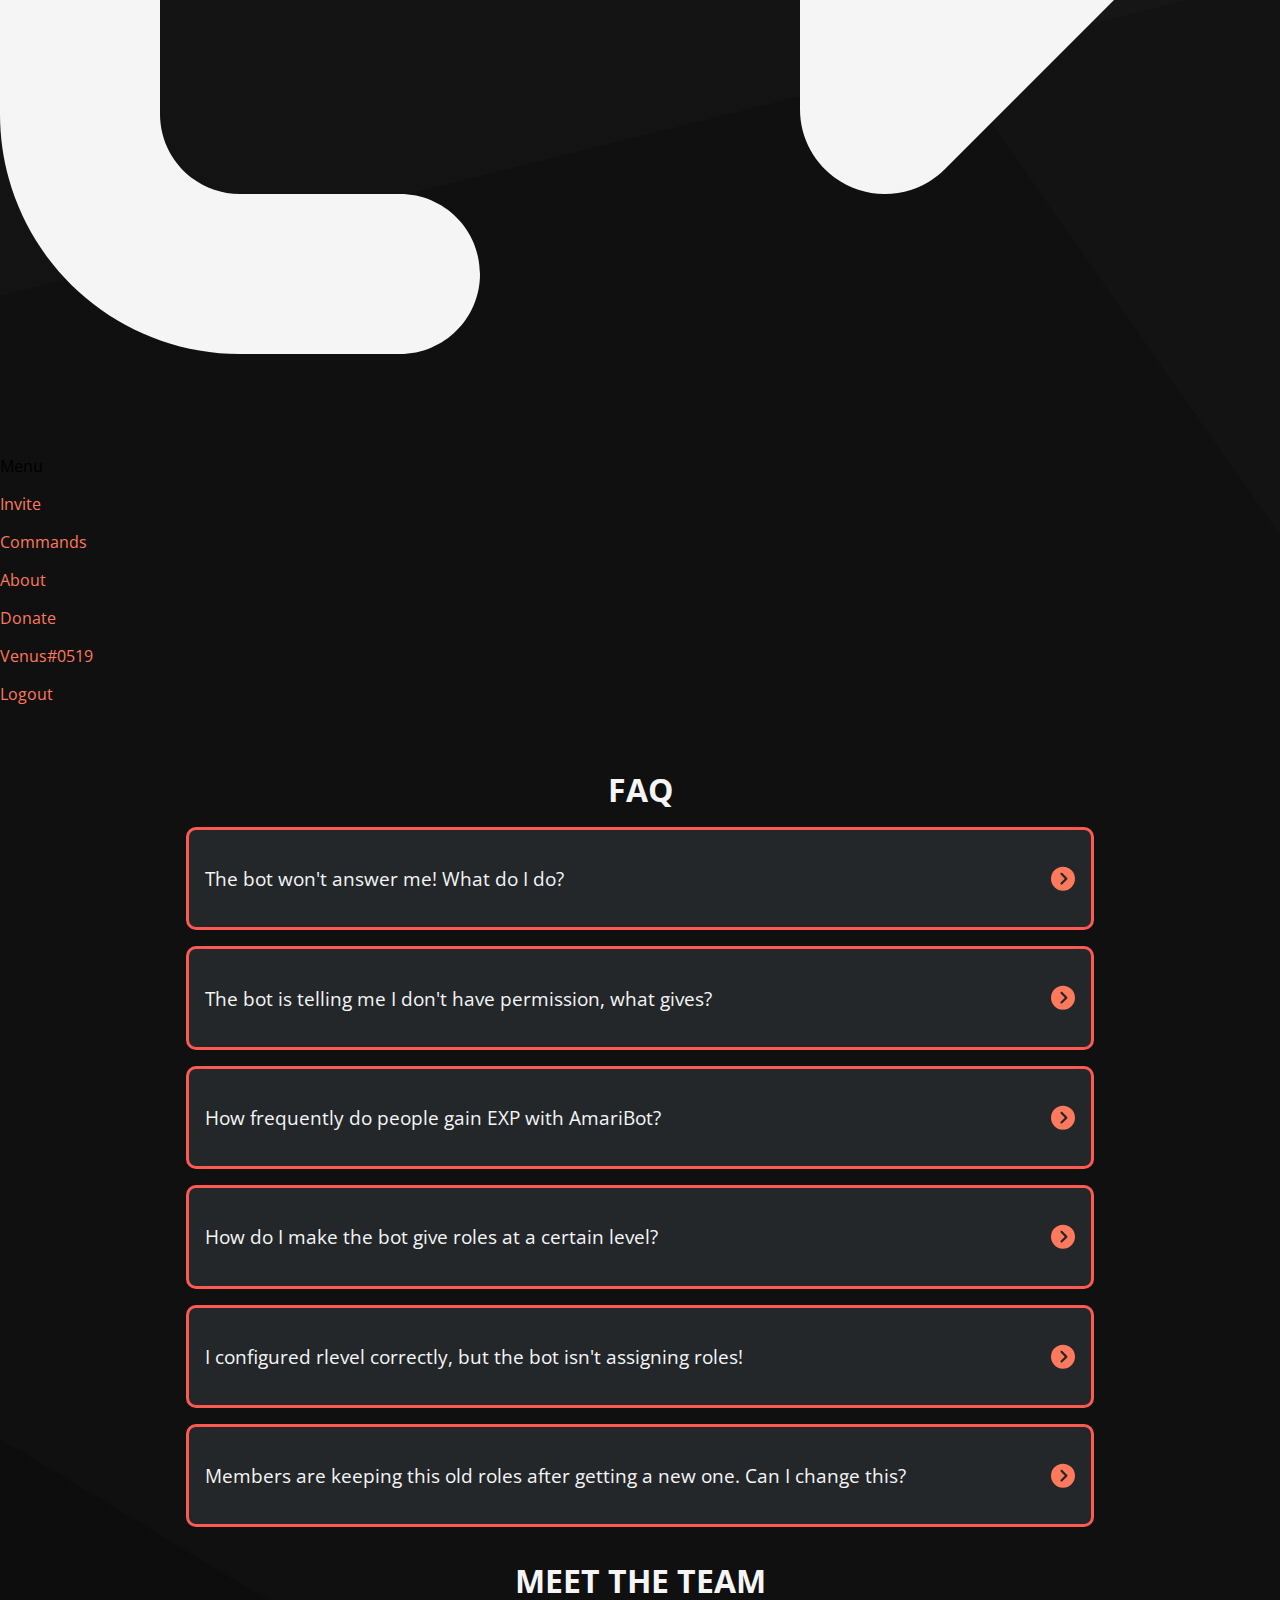
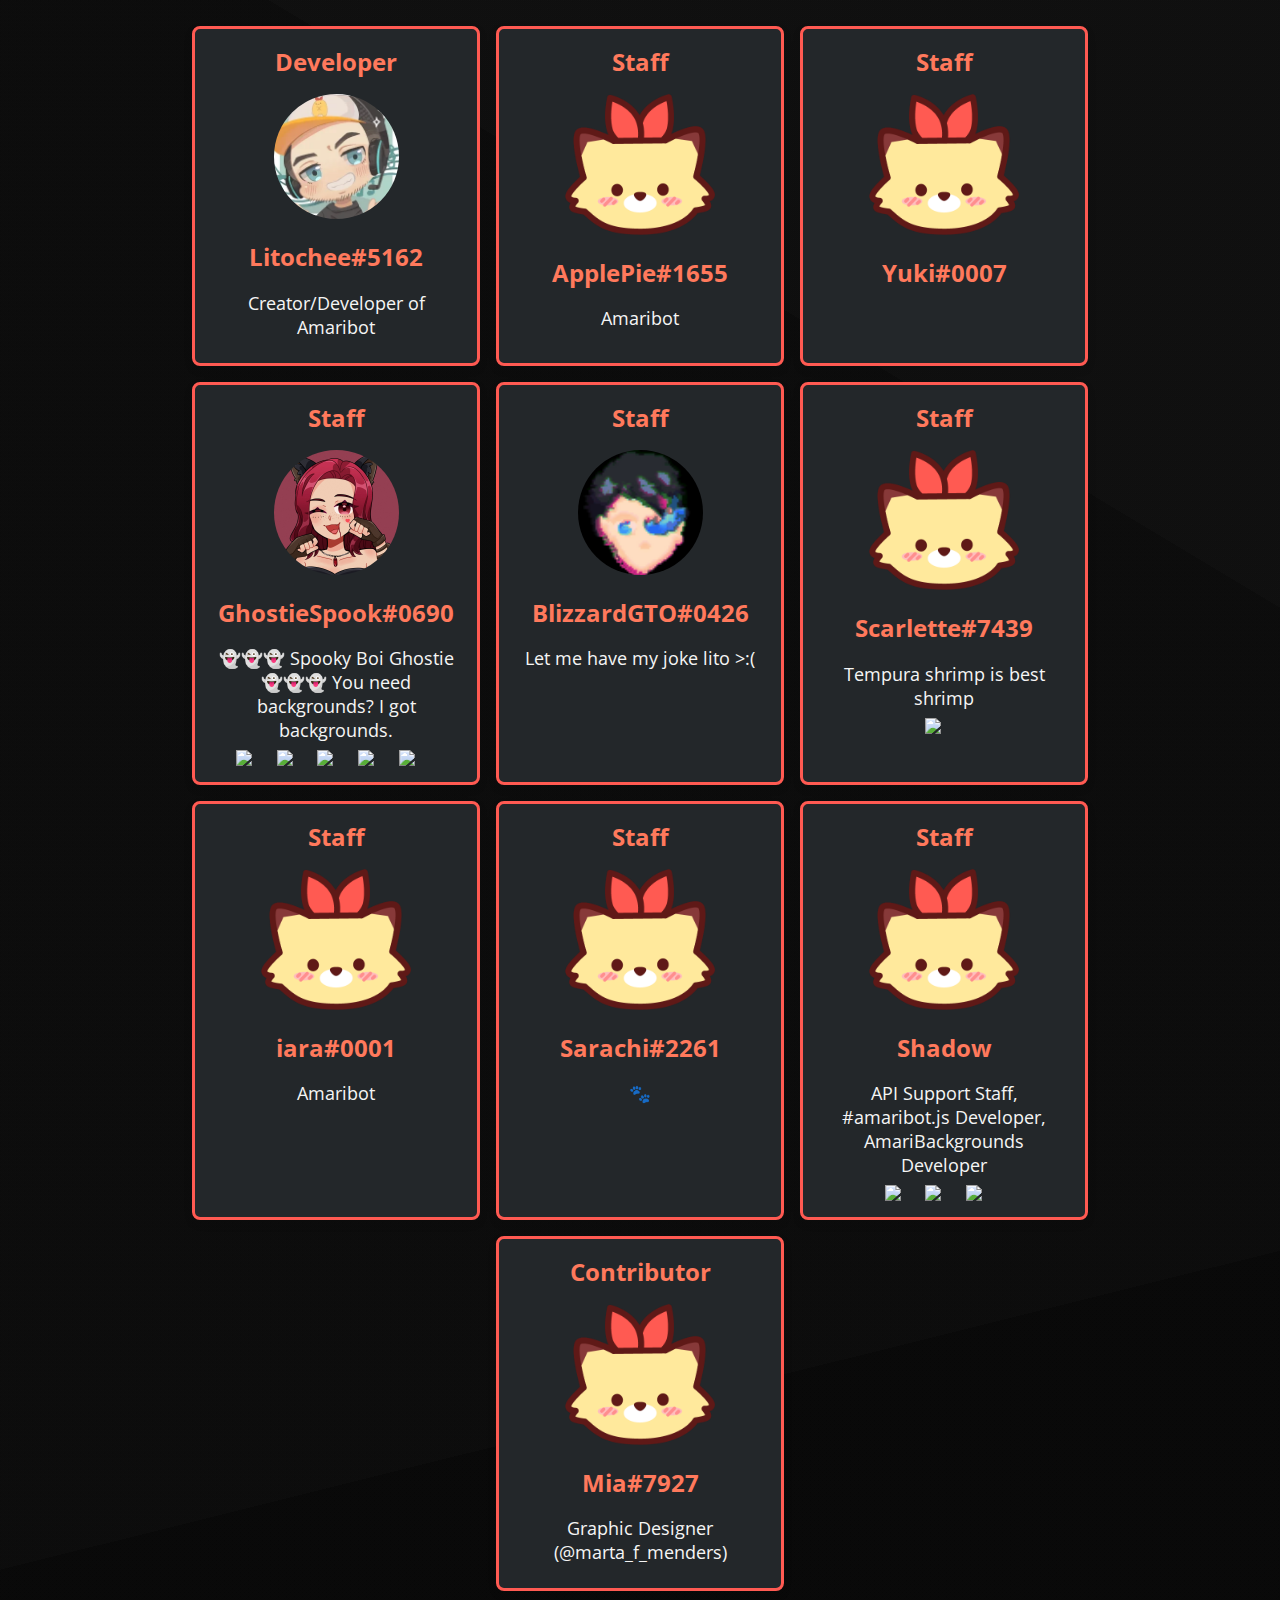
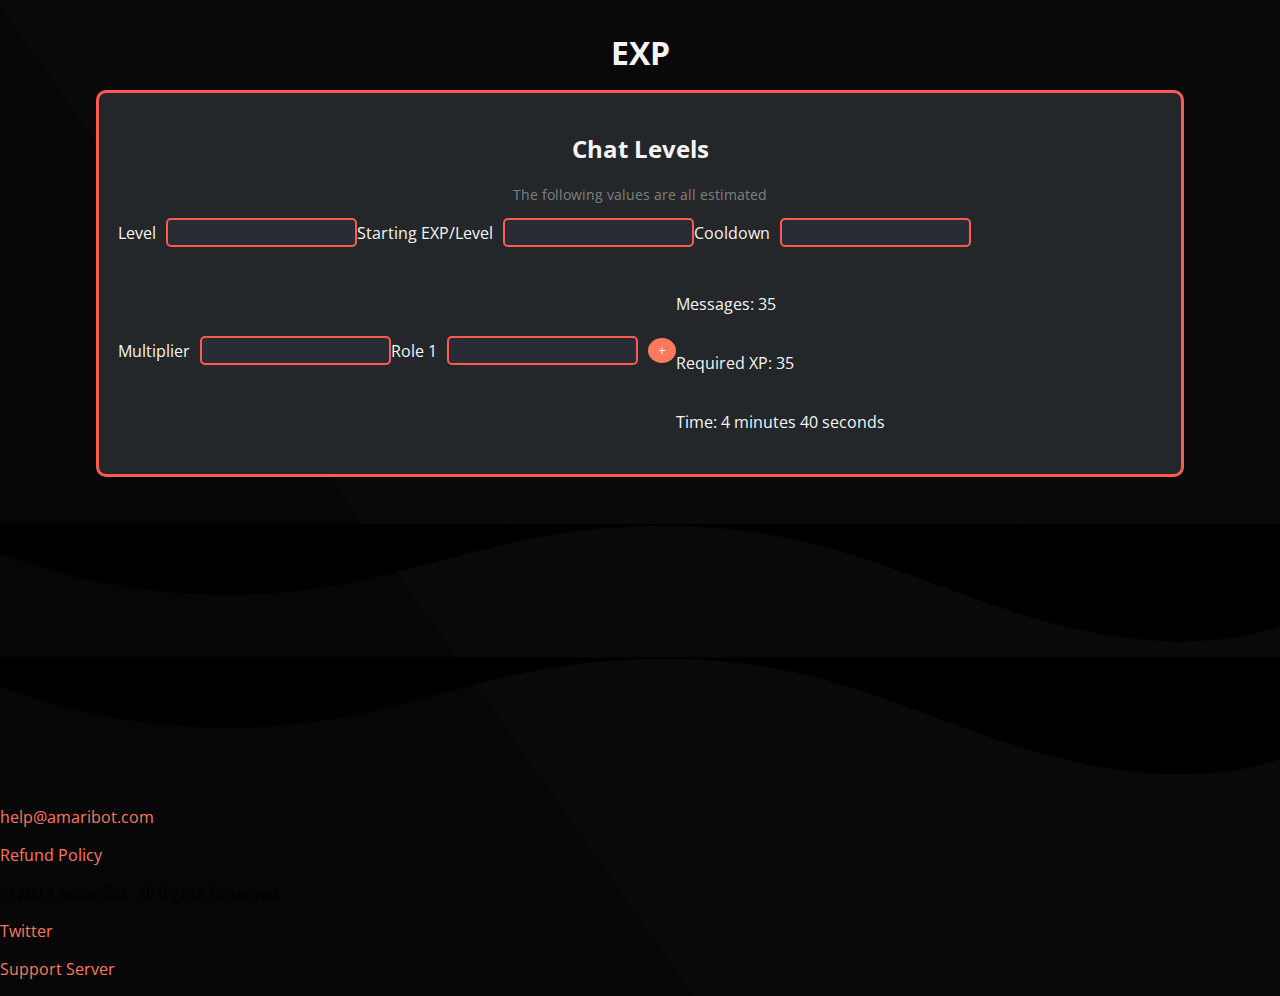
==== commit df4719c7: "Command refinement" ====
--- a/about.html
+++ b/about.html
@@ -94,7 +94,7 @@
                 </div>
                 <div class="command-details">
                     <ul class="custom-list">
-                        <li>Default rate is 1 EXP per message, with a cooldown of 8 seconds! Customize these rates by becoming a donator. Find the level <a href="/experience.html#EXP">table here</a>.</li>
+                        <li>Default rate is 1 EXP per message, with a cooldown of 8 seconds! Customize these rates by becoming a donator. Find the level <a href="#experience">table here</a>.</li>
                     </ul>
                 </div>
             </div>
--- a/CSS/about.css
+++ b/CSS/about.css
@@ -91,6 +91,7 @@
 
 .flexbox {
     display: flex;
+    flex-wrap: wrap;
 }
 
 .input_box {
@@ -142,6 +143,12 @@
 /* Firefox */
 input[type=number] {
     -moz-appearance: textfield;
+}
+
+@media screen and (max-width: 600px) {
+    .flexbox {
+        flex-direction: column;
+    }
 }
 
 /* END EXP SECTION */
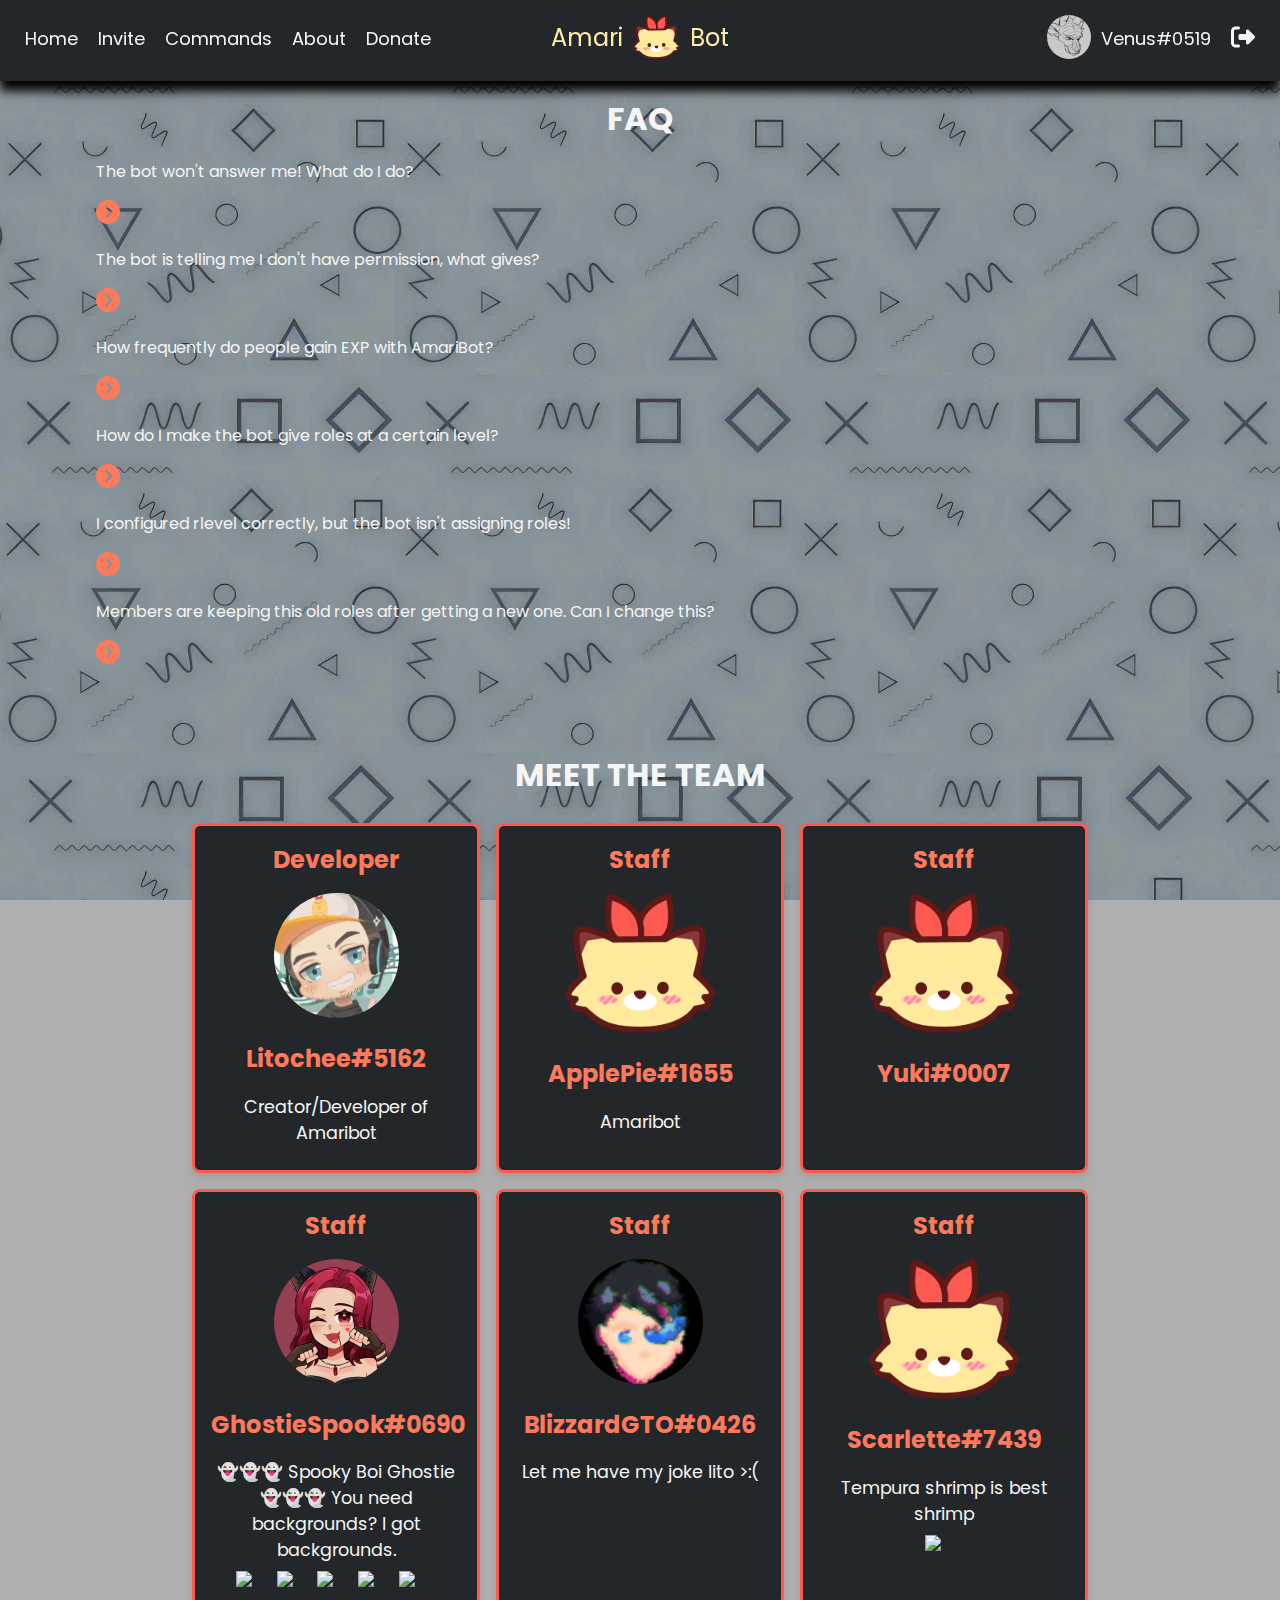
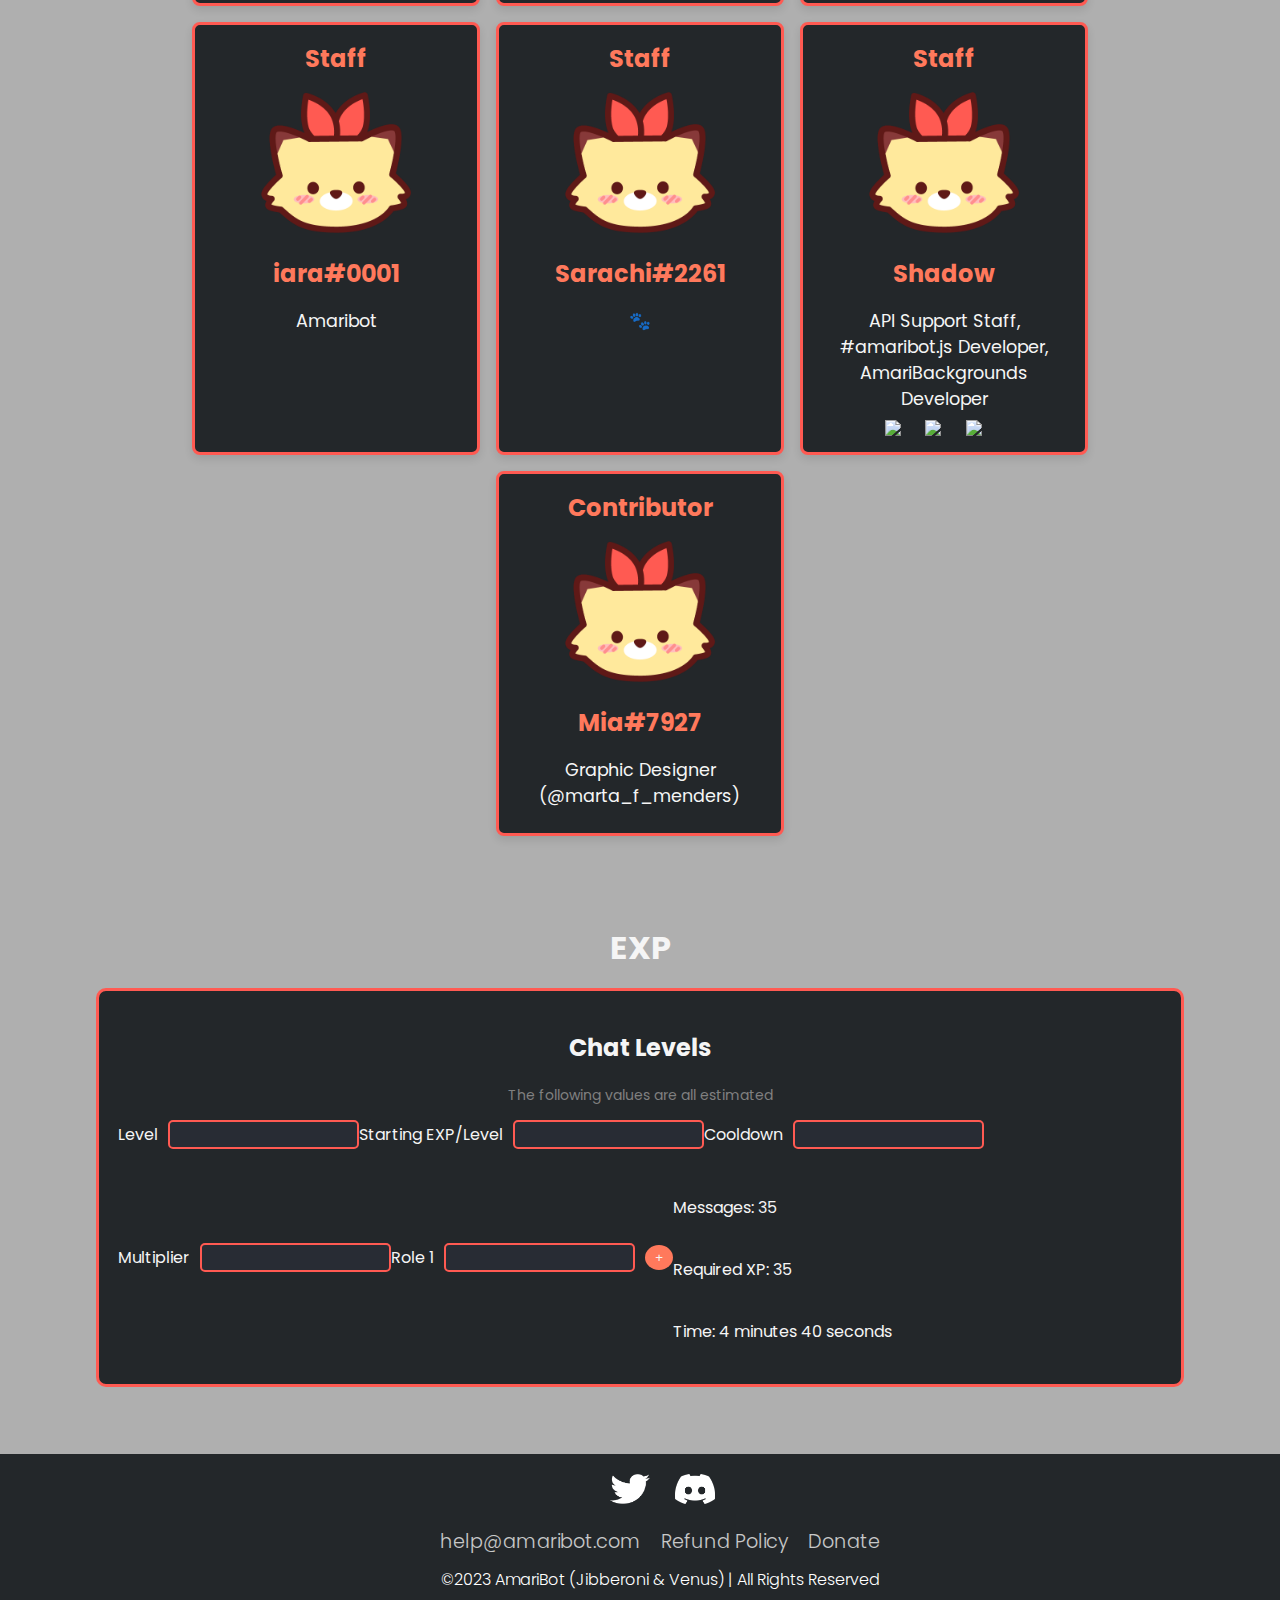
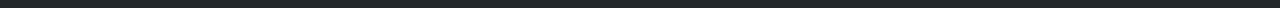
==== commit 8520a993: "Made changes to header, footer, and js" ====
--- a/about.html
+++ b/about.html
@@ -7,50 +7,18 @@
     <meta name="viewport" content="width=device-width, initial-scale=1.0">
     <link href="https://fonts.googleapis.com/css?family=Open+Sans:400,600,700" rel="stylesheet">
     <link rel="stylesheet" href="CSS/style.css">
+    <link rel="stylesheet" href="CSS/dropdown.css">
     <link rel="stylesheet" href="CSS/about.css">
     <title>AmariBot</title>
 </head>
 
 <body>
-    <nav class="navbar_container">
-        <a href="/">
-            <div class="logo">
-                <p>Amari</p>
-                <img id="logo_img" src="Media/UserIcons/NoStaffIcon.png">
-                <p>Bot</p>
-            </div>
-        </a>
-
-        <div class="menu">
-            <div class="desktop">
-                <p><a target="_blank" href="https://amaribot.com/invite">Invite</a></p>
-                <p><a href="/commands.html">Commands</a></p>
-                <p><a href="/about.html">About</a></p>
-                <p><a href="/donate.html">Donate</a></p>
-                <img class="icon_formatting" src="Media/UserIcons/DiscordIcon.png">
-                <p><a href="/profile.html">Venus#0519</a></p>
-                <a href="/logout.html"><img id="logout_svg" src="Media/logout.svg" alt="Logout"></a>
-            </div>
-
-            <div class="mobile">
-                <p>Menu</p>
-                <div class="dropdown_content">
-                    <p><a target="_blank" href="https://amaribot.com/invite">Invite</a></p>
-                    <p><a href="/commands.html">Commands</a></p>
-                    <p><a href="/about.html">About</a></p>
-                    <p><a href="/donate.html">Donate</a></p>
-                    <p><a href="/profile.html">Venus#0519</a></p>
-                    <p><a href="/logout.html">Logout</a></p>
-                </div>
-            </div>
-        </div>
-    </nav>
-
+    <header id="reusable-header"></header> 
     <main class="main-margins">
         <p class="header-text">FAQ</p>
         <div class="FAQ_section">
-            <div class="command-section">
-                <div class="command-header expand-button">
+            <div class="dropdown-section">
+                <div class="dropdown-header expand-button">
                     <p>The bot won't answer me! What do I do?</p>
                     <svg xmlns="http://www.w3.org/2000/svg" viewBox="0 0 512 512" class="chevron">
                         <path class="chevron-path"
@@ -69,8 +37,8 @@
                 </div>
             </div>
 
-            <div class="command-section">
-                <div class="command-header expand-button">
+            <div class="dropdown-section">
+                <div class="dropdown-header expand-button">
                     <p>The bot is telling me I don't have permission, what gives?</p>
                     <svg xmlns="http://www.w3.org/2000/svg" viewBox="0 0 512 512" class="chevron">
                         <path class="chevron-path"
@@ -84,8 +52,8 @@
                 </div>
             </div>
 
-            <div class="command-section">
-                <div class="command-header expand-button">
+            <div class="dropdown-section">
+                <div class="dropdown-header expand-button">
                     <p>How frequently do people gain EXP with AmariBot?</p>
                     <svg xmlns="http://www.w3.org/2000/svg" viewBox="0 0 512 512" class="chevron">
                         <path class="chevron-path"
@@ -99,8 +67,8 @@
                 </div>
             </div>
 
-            <div class="command-section">
-                <div class="command-header expand-button">
+            <div class="dropdown-section">
+                <div class="dropdown-header expand-button">
                     <p>How do I make the bot give roles at a certain level?</p>
                     <svg xmlns="http://www.w3.org/2000/svg" viewBox="0 0 512 512" class="chevron">
                         <path class="chevron-path"
@@ -114,8 +82,8 @@
                 </div>
             </div>
 
-            <div class="command-section">
-                <div class="command-header expand-button">
+            <div class="dropdown-section">
+                <div class="dropdown-header expand-button">
                     <p>I configured rlevel correctly, but the bot isn't assigning roles!</p>
                     <svg xmlns="http://www.w3.org/2000/svg" viewBox="0 0 512 512" class="chevron">
                         <path class="chevron-path"
@@ -129,8 +97,8 @@
                 </div>
             </div>
 
-            <div class="command-section">
-                <div class="command-header expand-button">
+            <div class="dropdown-section">
+                <div class="dropdown-header expand-button">
                     <p>Members are keeping this old roles after getting a new one. Can I change this?</p>
                     <svg xmlns="http://www.w3.org/2000/svg" viewBox="0 0 512 512" class="chevron">
                         <path class="chevron-path"
@@ -279,52 +247,32 @@
             </div>
         </div>
     </main>
-
-    <footer class="footer">
-        <div class="wave_wrapper">
-            <div class="wave">
-                <svg xmlns="http://www.w3.org/2000/svg" viewBox="0 0 1200 120" preserveAspectRatio="none">
-                    <path
-                        d="M321.39,56.44c58-10.79,114.16-30.13,172-41.86,82.39-16.72,168.19-17.73,250.45-.39C823.78,31,906.67,72,985.66,92.83c70.05,18.48,146.53,26.09,214.34,3V0H0V27.35A600.21,600.21,0,0,0,321.39,56.44Z"
-                        id="fill-wave"></path>
-                </svg>
-            </div>
-            <div class="wave wave-under">
-                <svg xmlns="http://www.w3.org/2000/svg" viewBox="0 0 1200 120" preserveAspectRatio="none">
-                    <path
-                        d="M321.39,56.44c58-10.79,114.16-30.13,172-41.86,82.39-16.72,168.19-17.73,250.45-.39C823.78,31,906.67,72,985.66,92.83c70.05,18.48,146.53,26.09,214.34,3V0H0V27.35A600.21,600.21,0,0,0,321.39,56.44Z"
-                        id="fill-wave-under"></path>
-                </svg>
-            </div>
-        </div>
-        <div class="section-after-wave-under"></div> <!-- This is a janky hack to fix the border on the footer -->
-        <div class="footer_menu">
-            <p><a href="/">help@amaribot.com</a></p>
-            <p><a href="/refund.html">Refund Policy</a></p>
-            <p id="text_unclickable">&copy; 2023 AmariBot. All Rights Reserved.</p>
-            <p><a href="https://twitter.com/HiImAmariBot">Twitter</a></p>
-            <p><a href="/">Support Server</a></p>
-        </div>
-    </footer>
-
-    <script>
-        const expandButtons = document.querySelectorAll('.expand-button');
-
-        expandButtons.forEach(function (expandButton) {
-            const commandDetails = expandButton.nextElementSibling;
-            const commandHeader = expandButton;
-            const chevron = expandButton.querySelector('.chevron');
-
-            expandButton.addEventListener('click', function () {
-                commandDetails.classList.toggle('show');
-                commandHeader.classList.toggle('underline');
-                chevron.classList.toggle('rotate');
-            });
+    <footer class="footer" id="reusable-footer"></footer>
+</body>
+
+<script>
+    const expandButtons = document.querySelectorAll('.expand-button');
+
+    expandButtons.forEach(function (expandButton) {
+        const commandDetails = expandButton.nextElementSibling;
+        const commandHeader = expandButton;
+        const chevron = expandButton.querySelector('.chevron');
+
+        expandButton.addEventListener('click', function () {
+            commandDetails.classList.toggle('show');
+            commandHeader.classList.toggle('underline');
+            chevron.classList.toggle('rotate');
         });
-    </script>
-
-</body>
-
-
+    });
+</script>
+
+<script src="snippet-loader.js"></script>
+<script>
+    const headerLoader = new SnippetLoader('reusable-header.html', 'reusable-header');
+    const footerLoader = new SnippetLoader('reusable-footer.html', 'reusable-footer');
+
+    headerLoader.load();
+    footerLoader.load();
+</script>
 
 </html>--- a/CSS/style.css
+++ b/CSS/style.css
@@ -1,5 +1,7 @@
+@import url("https://fonts.googleapis.com/css2?family=Poppins:wght@200;300;400;500;600;700;800;900&display=swap");
+
 :root {
-    font-family: "Open Sans", sans-serif;
+    font-family: "Poppins", sans-serif;
     font-size: 16px;
     --light-branding: #ffeba9;
     --dark-branding: #ff795c;
@@ -8,13 +10,15 @@
     --dark-gray: #23272A;
     --light-gray: #282c34;
     --sat-red: #ff5a52;
+    --testing: #afafaf;
     --footer-height: 70px;
     --border-colour: var(--sat-red);
     --link-highlight: var(--dark-branding);
     --border-var: 3px solid var(--sat-red);
-    background-color: var(--light-gray);
-    background-image: linear-gradient(346deg, rgba(55, 55, 55,0.04) 0%, rgba(55, 55, 55,0.04) 22%,rgba(140, 140, 140,0.04) 22%, rgba(140, 140, 140,0.04) 69%,rgba(225, 225, 225,0.04) 69%, rgba(225, 225, 225,0.04) 100%),linear-gradient(31deg, rgba(55, 55, 55,0.04) 0%, rgba(55, 55, 55,0.04) 42%,rgba(140, 140, 140,0.04) 42%, rgba(140, 140, 140,0.04) 85%,rgba(225, 225, 225,0.04) 85%, rgba(225, 225, 225,0.04) 100%),linear-gradient(55deg, rgba(55, 55, 55,0.04) 0%, rgba(55, 55, 55,0.04) 13%,rgba(140, 140, 140,0.04) 13%, rgba(140, 140, 140,0.04) 72%,rgba(225, 225, 225,0.04) 72%, rgba(225, 225, 225,0.04) 100%),linear-gradient(90deg, rgb(0,0,0),rgb(0,0,0));
-    
+    background-color: var(--testing);
+    background-image: url("../Media/Background2.png"); 
+    --background-image: linear-gradient(346deg, rgba(55, 55, 55,0.04) 0%, rgba(55, 55, 55,0.04) 22%,rgba(140, 140, 140,0.04) 22%, rgba(140, 140, 140,0.04) 69%,rgba(225, 225, 225,0.04) 69%, rgba(225, 225, 225,0.04) 100%),linear-gradient(31deg, rgba(55, 55, 55,0.04) 0%, rgba(55, 55, 55,0.04) 42%,rgba(140, 140, 140,0.04) 42%, rgba(140, 140, 140,0.04) 85%,rgba(225, 225, 225,0.04) 85%, rgba(225, 225, 225,0.04) 100%),linear-gradient(55deg, rgba(55, 55, 55,0.04) 0%, rgba(55, 55, 55,0.04) 13%,rgba(140, 140, 140,0.04) 13%, rgba(140, 140, 140,0.04) 72%,rgba(225, 225, 225,0.04) 72%, rgba(225, 225, 225,0.04) 100%),linear-gradient(90deg, rgb(0,0,0),rgb(0,0,0));
+    background-attachment: fixed;
 }
 
 /* START BODY */
@@ -22,6 +26,9 @@
 body {
     margin: 0;
     position: relative;
+    display: flex;
+    flex-direction: column;
+    min-height: 100vh;
 }
 
 main {
@@ -29,6 +36,7 @@
     padding: 15px 0;
     border-radius: 10px;
     color: whitesmoke;
+    flex: 1;
 }
 
 .header-text {
@@ -38,6 +46,209 @@
     margin-bottom: 1rem;
     text-align: center;
     color: whitesmoke;
-}
-
-/* END BODY */+    margin-top: 80px;
+}
+
+/* END BODY */
+
+
+/* START NAVIGATION */
+
+.navbar_container {
+    padding: 15px;
+    background: #23272A;
+    box-shadow: 0 10px 10px rgba(0, 0, 0, 1);
+}
+
+.logo {
+    position: absolute;
+    left: 50%;
+    transform: translateX(-50%);
+    height: 44px;
+    display: flex;
+    align-items: center;
+}
+
+.logo p {
+    margin: 0;
+    color: #ffeba9;
+    font-size: 24px;
+}
+
+#logo_img {
+    height: 44px;
+    transform: rotate(0deg);
+    transition: transform 0.65s ease-in-out 0s;
+}
+
+#logo_img:hover {
+    transform: rotate(360deg);
+    transition: transform 0.65s ease-in-out 0s;
+}
+
+.desktop {
+    display: flex;
+    width: 100%;
+}
+
+.desktop p a:hover {
+    color: var(--link-highlight);
+}
+
+.navbar_container p {
+    margin: 10px;
+}
+
+.navbar_container p a {
+    text-decoration: none;
+    color: whitesmoke;
+    font-size: 18px;
+}
+
+.icon_formatting {
+    border-radius: 50%;
+    max-height: 44px;
+    margin-left: auto;
+}
+
+#logout_svg {
+    width: 24px;
+    height: 24px;
+    margin: 10px;
+}
+
+.mobile {
+    display: none;
+}
+
+@media only screen and (max-width: 768px) {
+    .desktop {
+        display: none;
+    }
+
+    .mobile {
+        display: flex;
+        justify-content: right;
+        position: relative;
+        color: whitesmoke;
+    }
+
+    .mobile p {
+        margin: 0;
+        padding: 10px;
+    }
+
+    .dropdown_content {
+        text-align: right;
+        display: none;
+        position: absolute;
+        top: 45px;
+        background-color: var(--dark-gray);
+        border-radius: 10px;
+        border: var(--border-var);
+        z-index: 1;
+    }
+
+    .dropdown_content p {
+        margin: 0;
+        padding: 7px 15px;
+    }
+
+    .mobile:hover .dropdown_content {
+        display: block;
+    }
+
+    .sticky {
+        position: fixed;
+        top: 0;
+        width: 100%
+    }
+    
+    .sticky + .content {
+        padding-top: 100px;
+    }
+}
+
+#reusable-header {
+    position: fixed;
+    top: 0;
+    left: 0;
+    width: 100%;
+    z-index: 9999;
+}
+
+/* END NAVIGATION */
+
+
+
+/* START FOOTER */
+
+.footer {
+    margin-top: 20px;
+    background: #23272A;
+    min-height: 100px;
+    padding-top: 10px;
+    display: flex;
+    justify-content: center;
+    align-items: center;
+    flex-direction: column;
+}
+  
+
+.social-icon,
+.menu_footer {
+    position: relative;
+    display: flex;
+    justify-content: center;
+    align-items: center;
+    margin: 5px 0;
+    flex-wrap: wrap;
+}
+
+.social-icon_item,
+.menu_item {
+    list-style: none;
+}
+
+.social-icon_item img {
+    width: 40px; 
+    height: 30px;
+    padding-left: 5px;
+}
+
+.social-icon_link {
+    font-size: 2rem;
+    color: #fff;
+    margin: 0 10px;
+    display: inline-block;
+    transition: 0.5s;
+}
+.social-icon_link:hover {
+    transform: translateY(-10px);
+}
+
+.menu_link {
+    font-size: 1.2rem;
+    color: #fff;
+    margin: 0 10px;
+    display: inline-block;
+    transition: 0.5s;
+    text-decoration: none;
+    opacity: 0.75;
+    font-weight: 300;
+}
+
+.menu_link:hover {
+    opacity: 1;
+    text-decoration: underline;
+    font-weight: bold;
+}
+
+.footer p {
+    color: #fff;
+    margin: -10px 0 0 0;
+    font-size: 1rem;
+    font-weight: 300;
+}
+
+/* END FOOTER */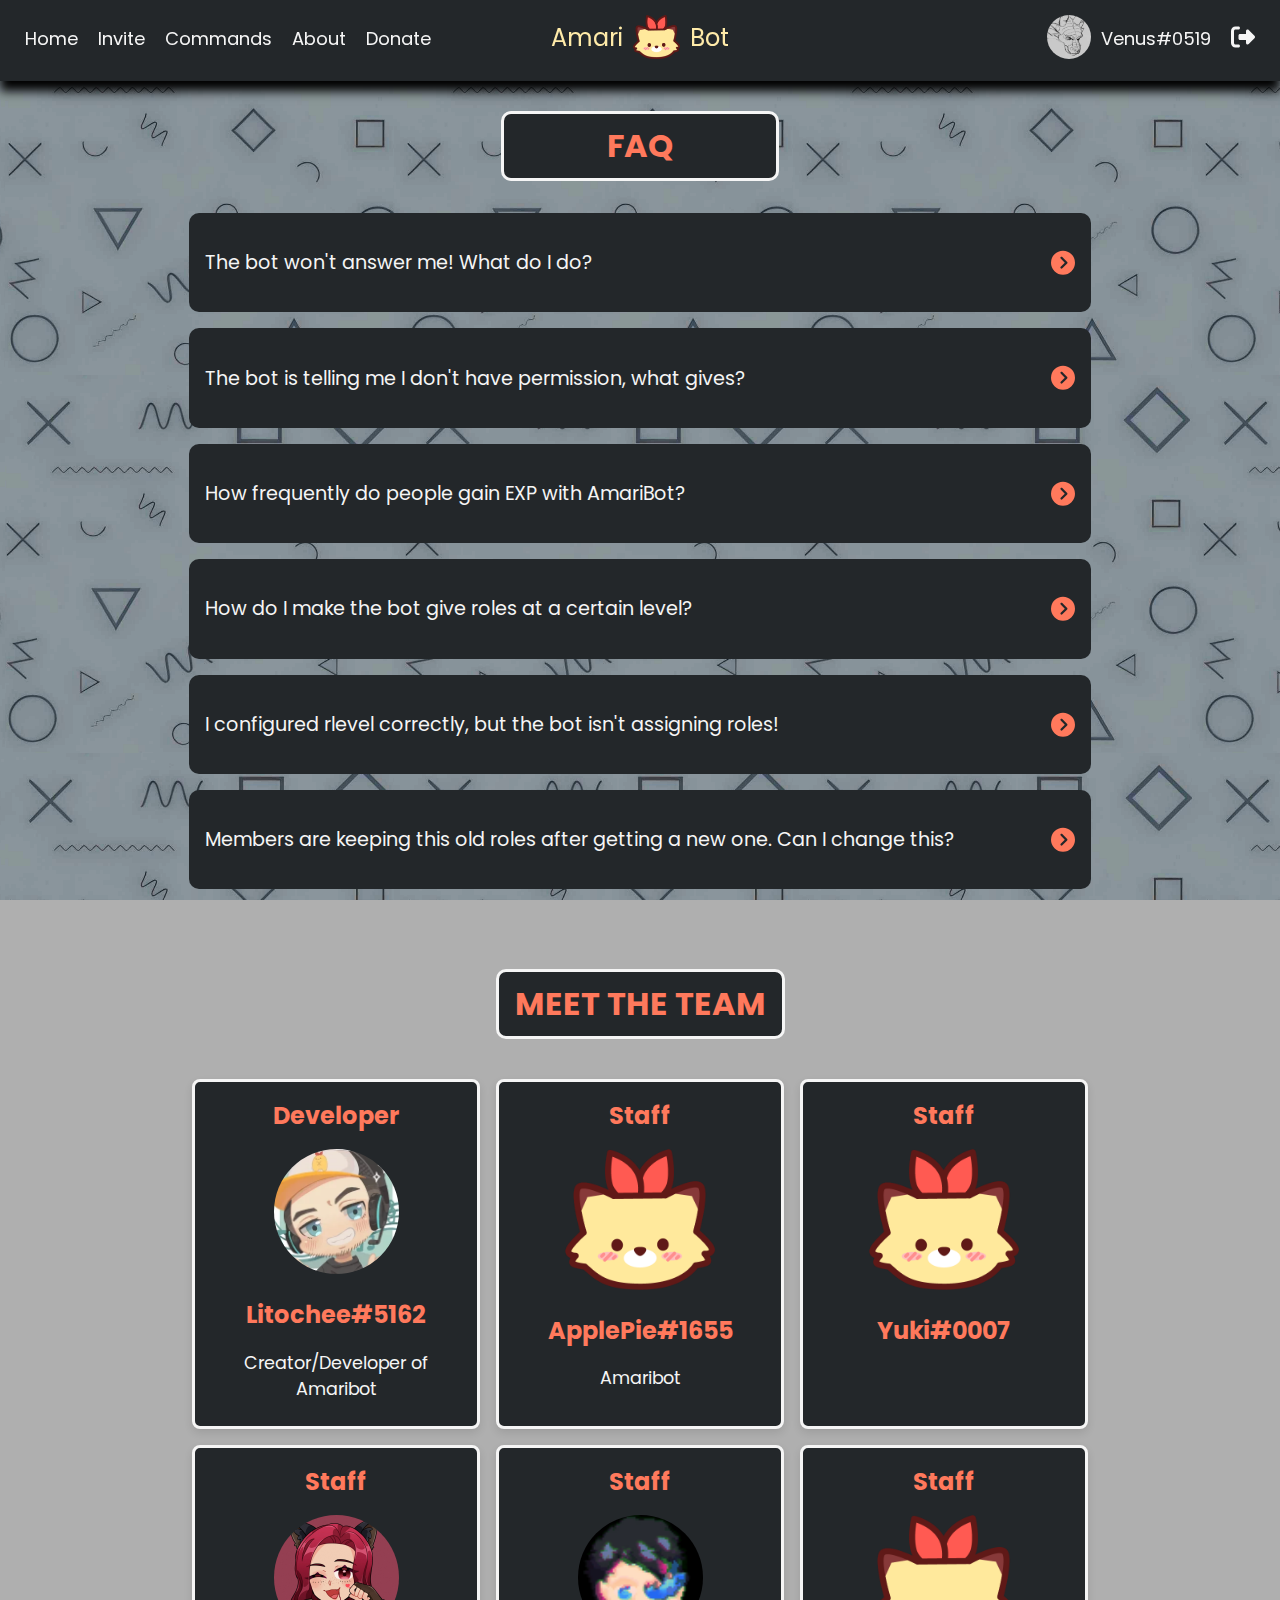
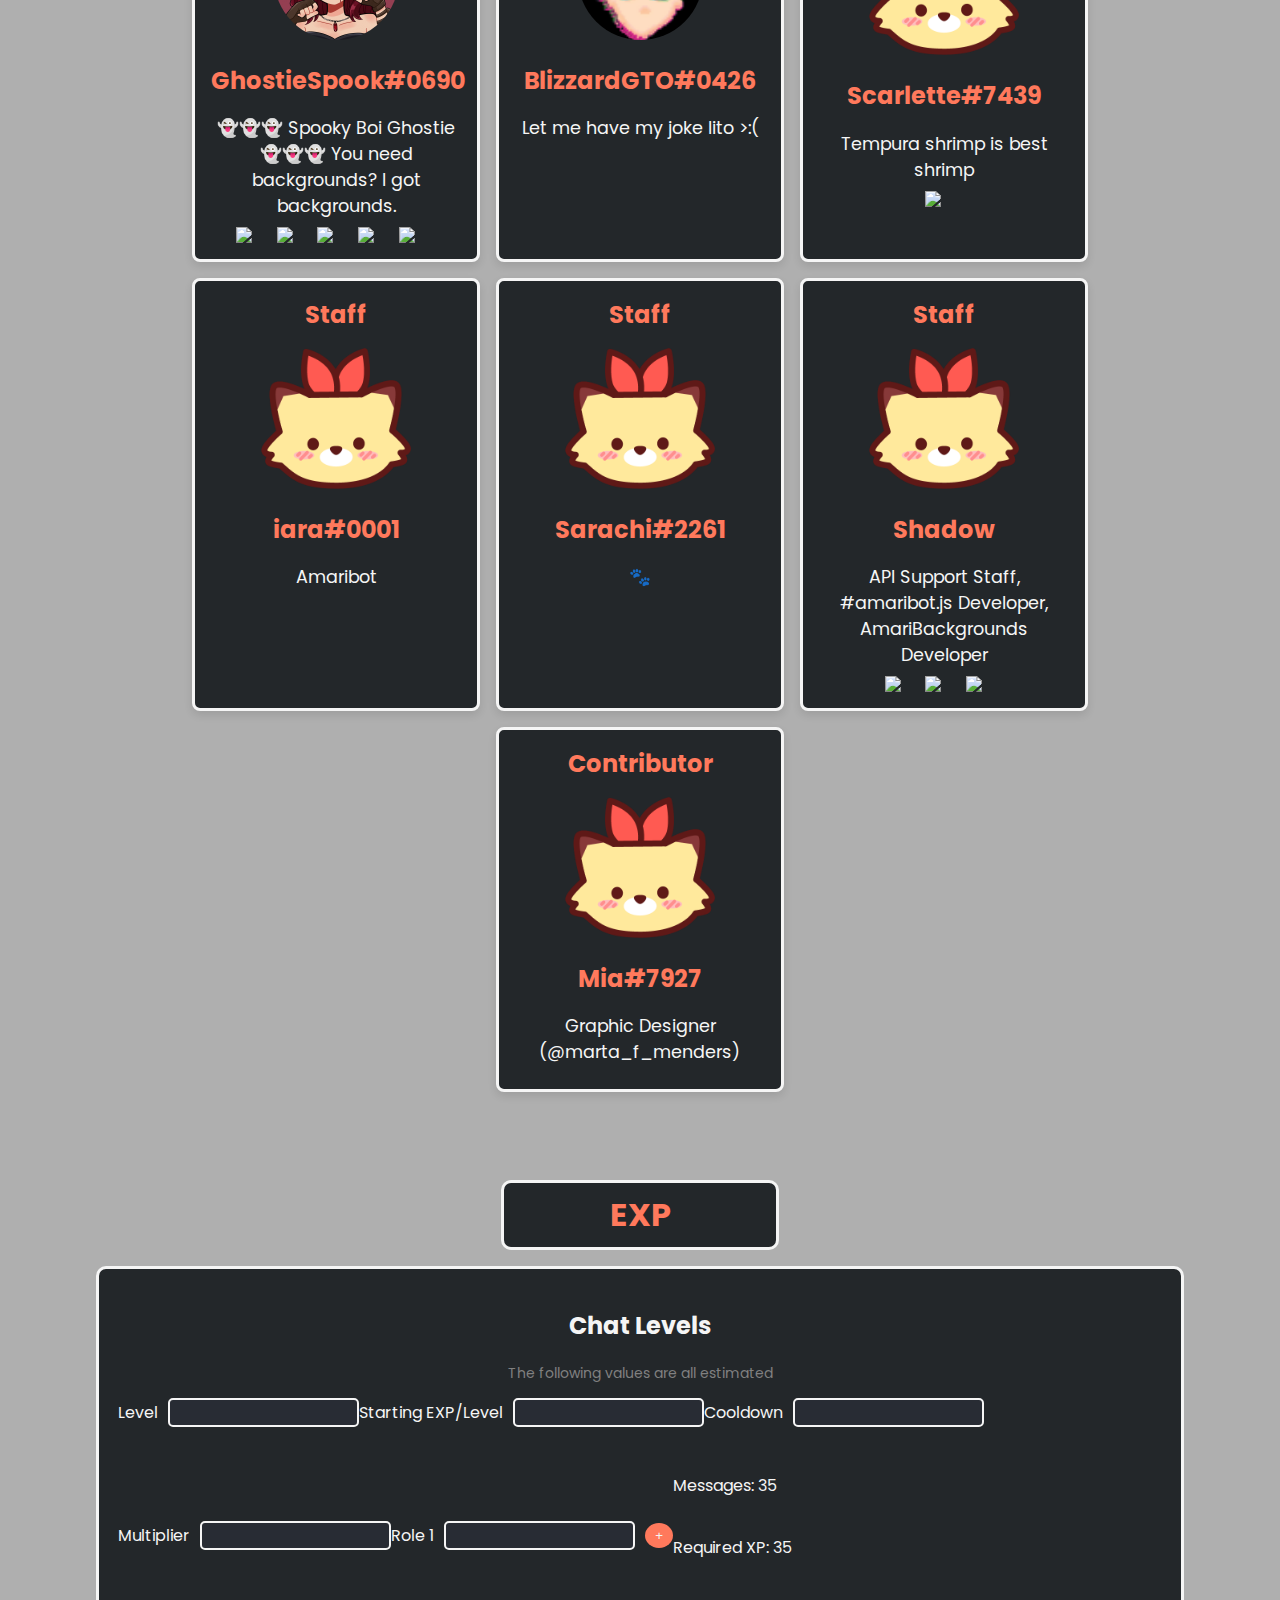
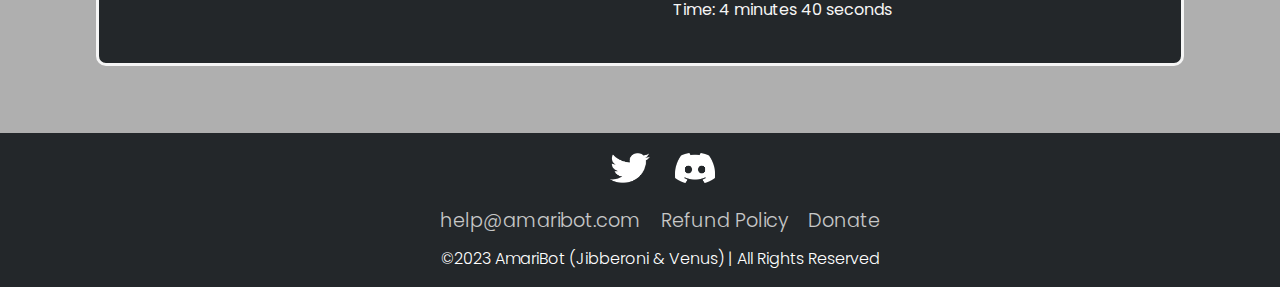
==== commit 39b2c4ab: "Working on tweaking design aspects around lighter bg" ====
--- a/about.html
+++ b/about.html
@@ -15,7 +15,9 @@
 <body>
     <header id="reusable-header"></header> 
     <main class="main-margins">
-        <p class="header-text">FAQ</p>
+        <div class="header-wrapper">
+            <p class="header-text">FAQ</p>
+        </div>
         <div class="FAQ_section">
             <div class="dropdown-section">
                 <div class="dropdown-header expand-button">
@@ -114,7 +116,9 @@
             </div>
         </div>
 
-        <p class="header-text">MEET THE TEAM</p>
+        <div class="header-wrapper">
+            <p class="header-text">MEET THE TEAM</p>
+        </div>
         <div class="staff_section">
             <div class="staff_container">
                 <div class="staff_card">
@@ -203,7 +207,9 @@
             </div>
         </div>
 
-        <p id="experience" class="header-text">EXP</p>
+        <div class="header-wrapper">
+            <p class="header-text">EXP</p>
+        </div>
         <div class="EXP_section">
             <div class="exp_calculator">
                 <div class="calculator_title">
--- a/CSS/style.css
+++ b/CSS/style.css
@@ -9,15 +9,17 @@
     --light-brown: #883636;
     --dark-gray: #23272A;
     --light-gray: #282c34;
+    --lighter-gray: #2c3138;
+    --lightest-gray: #363b45;
     --sat-red: #ff5a52;
     --testing: #afafaf;
     --footer-height: 70px;
-    --border-colour: var(--sat-red);
+    --border-colour: whitesmoke;
     --link-highlight: var(--dark-branding);
-    --border-var: 3px solid var(--sat-red);
+    --border-var: 3px solid var(--border-colour);
     background-color: var(--testing);
-    background-image: url("../Media/Background2.png"); 
-    --background-image: linear-gradient(346deg, rgba(55, 55, 55,0.04) 0%, rgba(55, 55, 55,0.04) 22%,rgba(140, 140, 140,0.04) 22%, rgba(140, 140, 140,0.04) 69%,rgba(225, 225, 225,0.04) 69%, rgba(225, 225, 225,0.04) 100%),linear-gradient(31deg, rgba(55, 55, 55,0.04) 0%, rgba(55, 55, 55,0.04) 42%,rgba(140, 140, 140,0.04) 42%, rgba(140, 140, 140,0.04) 85%,rgba(225, 225, 225,0.04) 85%, rgba(225, 225, 225,0.04) 100%),linear-gradient(55deg, rgba(55, 55, 55,0.04) 0%, rgba(55, 55, 55,0.04) 13%,rgba(140, 140, 140,0.04) 13%, rgba(140, 140, 140,0.04) 72%,rgba(225, 225, 225,0.04) 72%, rgba(225, 225, 225,0.04) 100%),linear-gradient(90deg, rgb(0,0,0),rgb(0,0,0));
+    background-image: url("../Media/Background2.png");
+    --background-image: linear-gradient(346deg, rgba(55, 55, 55, 0.04) 0%, rgba(55, 55, 55, 0.04) 22%, rgba(140, 140, 140, 0.04) 22%, rgba(140, 140, 140, 0.04) 69%, rgba(225, 225, 225, 0.04) 69%, rgba(225, 225, 225, 0.04) 100%), linear-gradient(31deg, rgba(55, 55, 55, 0.04) 0%, rgba(55, 55, 55, 0.04) 42%, rgba(140, 140, 140, 0.04) 42%, rgba(140, 140, 140, 0.04) 85%, rgba(225, 225, 225, 0.04) 85%, rgba(225, 225, 225, 0.04) 100%), linear-gradient(55deg, rgba(55, 55, 55, 0.04) 0%, rgba(55, 55, 55, 0.04) 13%, rgba(140, 140, 140, 0.04) 13%, rgba(140, 140, 140, 0.04) 72%, rgba(225, 225, 225, 0.04) 72%, rgba(225, 225, 225, 0.04) 100%), linear-gradient(90deg, rgb(0, 0, 0), rgb(0, 0, 0));
     background-attachment: fixed;
 }
 
@@ -42,11 +44,18 @@
 .header-text {
     font-size: 2rem;
     font-weight: bold;
-    margin-top: 2rem;
-    margin-bottom: 1rem;
+    margin: 4rem auto 1rem auto;
+    color: var(--dark-branding);
+    background-color: var(--dark-gray);
+    border: var(--border-var);
+    border-radius: 10px;
+    display: inline-block;
+    padding: 0.5rem 1rem;
+    min-width: 15rem;
+}
+
+.header-wrapper {
     text-align: center;
-    color: whitesmoke;
-    margin-top: 80px;
 }
 
 /* END BODY */
@@ -163,8 +172,8 @@
         top: 0;
         width: 100%
     }
-    
-    .sticky + .content {
+
+    .sticky+.content {
         padding-top: 100px;
     }
 }
@@ -193,7 +202,7 @@
     align-items: center;
     flex-direction: column;
 }
-  
+
 
 .social-icon,
 .menu_footer {
@@ -211,7 +220,7 @@
 }
 
 .social-icon_item img {
-    width: 40px; 
+    width: 40px;
     height: 30px;
     padding-left: 5px;
 }
@@ -223,6 +232,7 @@
     display: inline-block;
     transition: 0.5s;
 }
+
 .social-icon_link:hover {
     transform: translateY(-10px);
 }
--- a/CSS/dropdown.css
+++ b/CSS/dropdown.css
@@ -0,0 +1,55 @@
+.chevron {
+    width: 1.5rem;
+    transition: transform 0.1s ease-in-out;
+}
+
+.chevron-path {
+    fill: var(--dark-branding);
+}
+
+.chevron.rotate {
+    transform: rotate(90deg);
+    transition: transform 0.1s ease-in-out;
+}
+
+.dropdown-section {
+    border-radius: 10px;
+    background-color: var(--dark-gray);
+    margin: 1rem auto;
+    padding: 1rem;
+}
+
+.dropdown-header {
+    display: flex;
+    cursor: pointer;
+    font-size: 1.2rem;
+}
+
+.dropdown-header.underline {
+    border-bottom: var(--border-var);
+}
+
+.command-details {
+    display: none;
+}
+
+.command-details.show {
+    display: block;
+    margin-top: 10px;
+}
+
+.code-block, .ping-block {
+    border-radius: 5px;
+    padding: 0px .2rem;
+    margin: auto .1rem;
+}
+
+.code-block {
+    background-color: var(--light-gray);
+    color: var(--dark-branding);
+}
+
+.ping-block {
+    background-color: var(--dark-branding);
+    color: whitesmoke;
+}--- a/CSS/about.css
+++ b/CSS/about.css
@@ -3,7 +3,8 @@
 }
 
 .main-margins {
-    margin: 0 auto 2rem auto;
+    margin-left: auto;
+    margin-right: auto;
 }
 
 /* STAFF SECTION */
@@ -156,32 +157,12 @@
 
 /* FAQ SECTION */
 
-.command-section {
-    border: var(--border-var);
-    border-radius: 10px;
-    background-color: var(--dark-gray);
+.dropdown-section {
     width: 80%;
-    margin: 1rem auto;
-    padding: 1rem;
 }
 
-.command-header {
-    display: flex;
-    cursor: pointer;
-    font-size: 1.2rem;
-}
-
-.command-header.underline {
-    border-bottom: var(--border-var);
-}
-
-.command-details {
-    display: none;
-}
-
-.command-details.show {
-    display: block;
-    margin-top: 10px;
+.chevron {
+    margin-left: auto;
 }
 
 .custom-list {
@@ -201,37 +182,6 @@
     margin-right: .5rem;
 }
 
-.chevron {
-    width: 1.5rem;
-    margin-left: auto;
-    transition: transform 0.1s ease-in-out;
-}
-
-.chevron-path {
-    fill: var(--dark-branding);
-}
-
-.chevron.rotate {
-    transform: rotate(90deg);
-    transition: transform 0.1s ease-in-out;
-}
-
-.code-block, .ping-block {
-    border-radius: 5px;
-    padding: 0px .2rem;
-    margin: auto .1rem;
-}
-
-.code-block {
-    background-color: var(--light-gray);
-    color: var(--dark-branding);
-}
-
-.ping-block {
-    background-color: var(--dark-branding);
-    color: whitesmoke;
-}
-
 a {
     color: var(--dark-branding);
     text-decoration: none;
